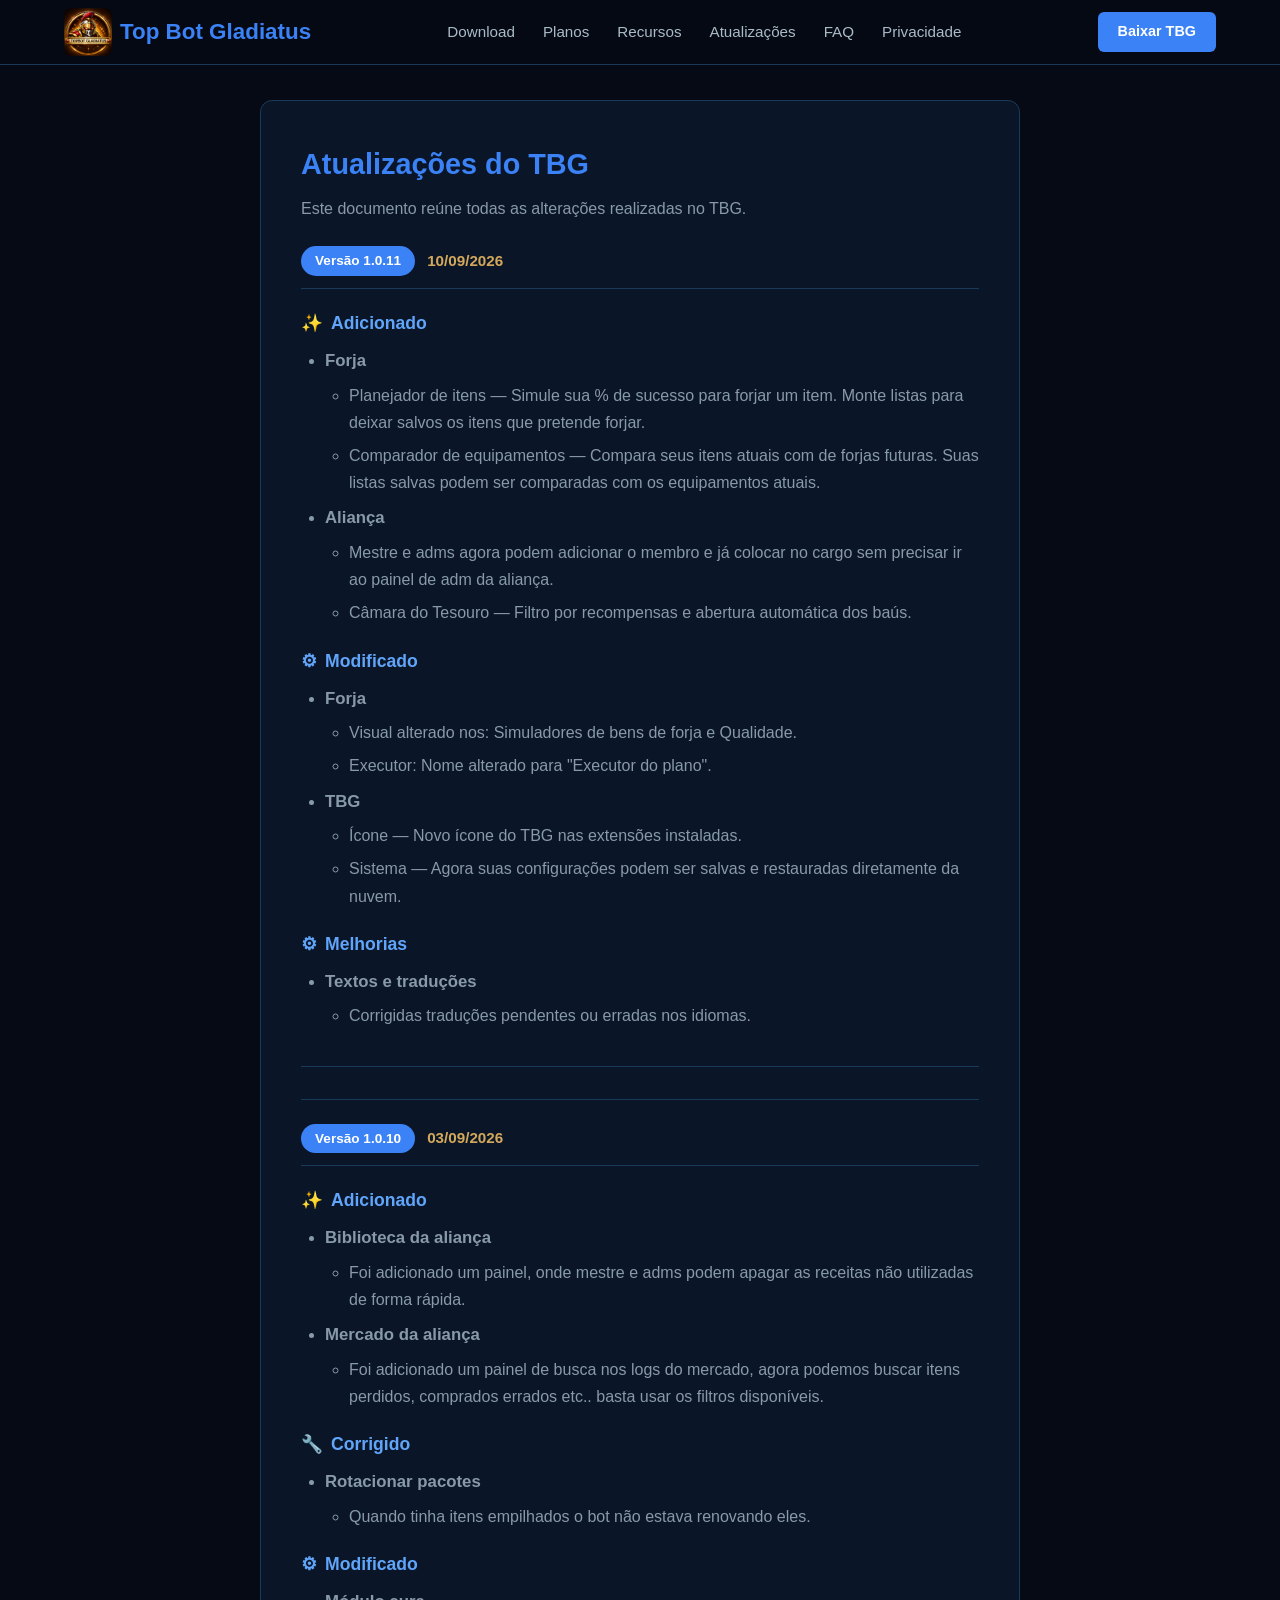
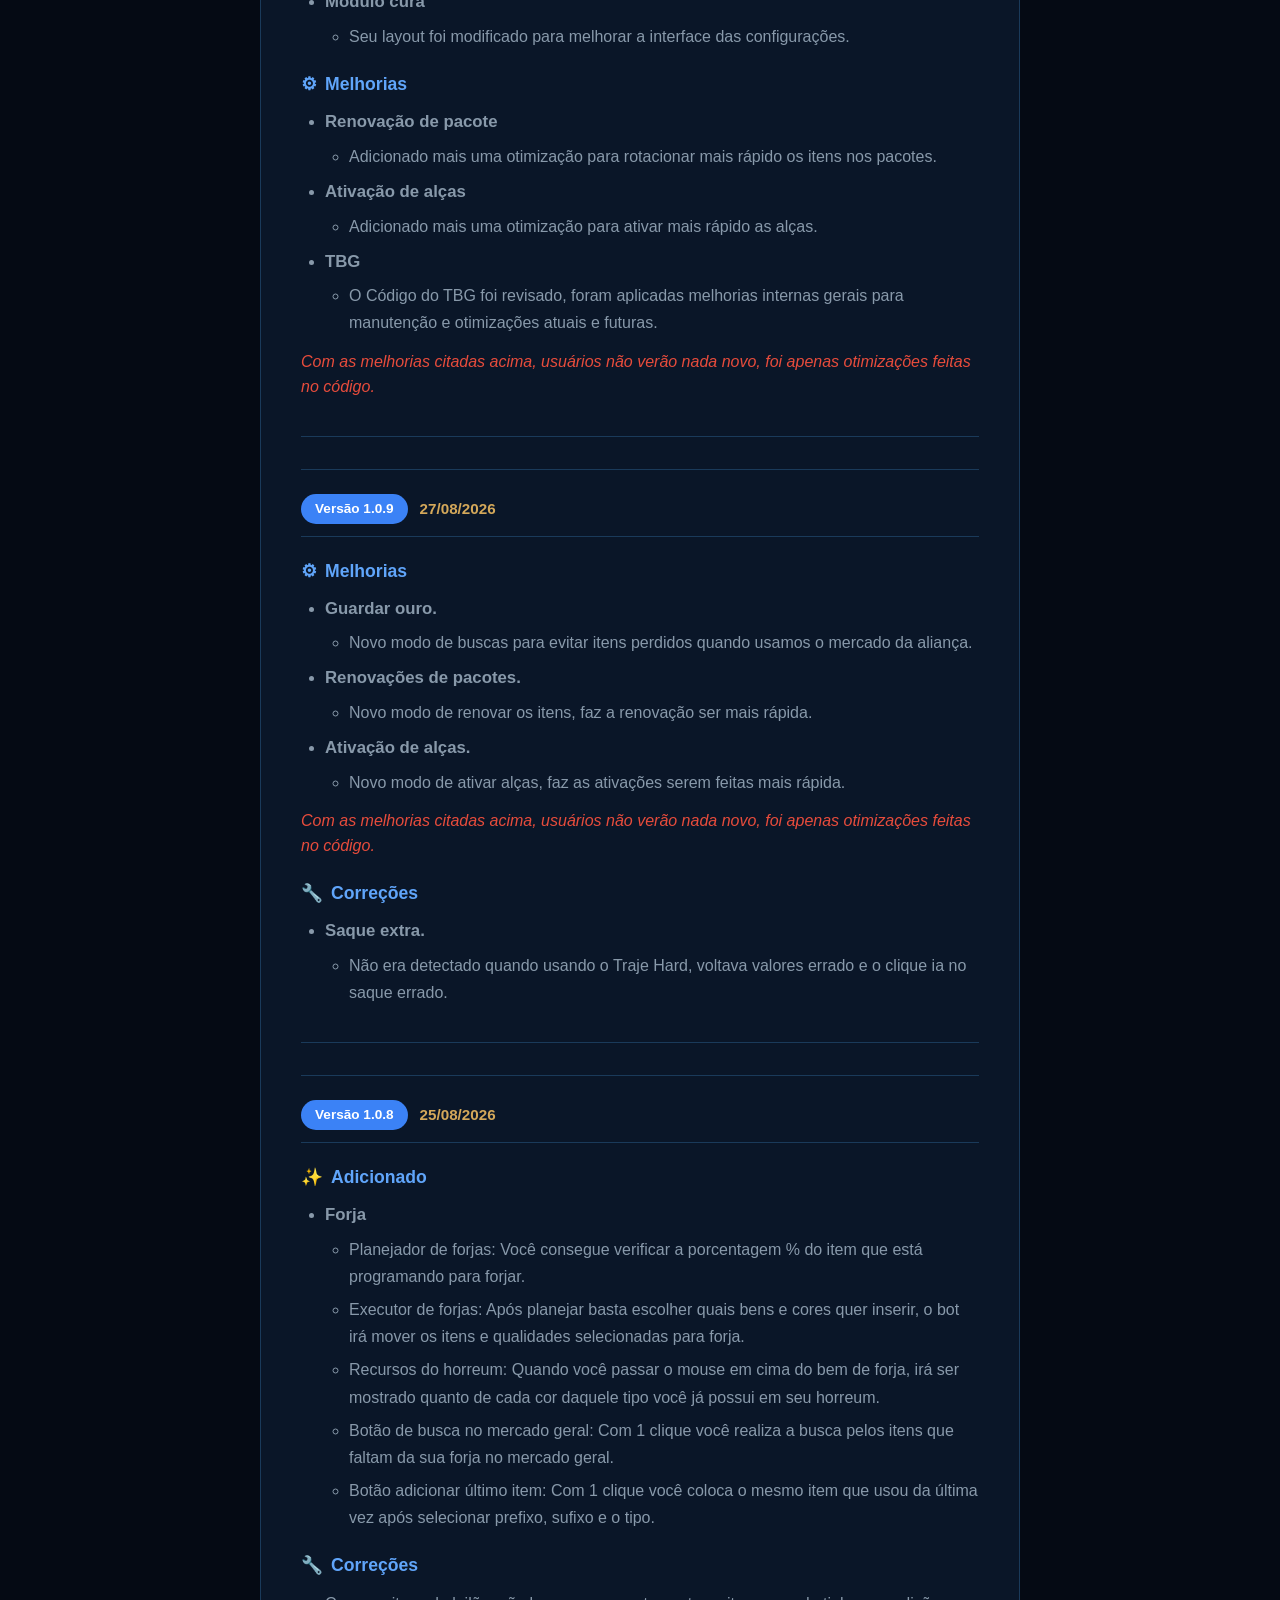
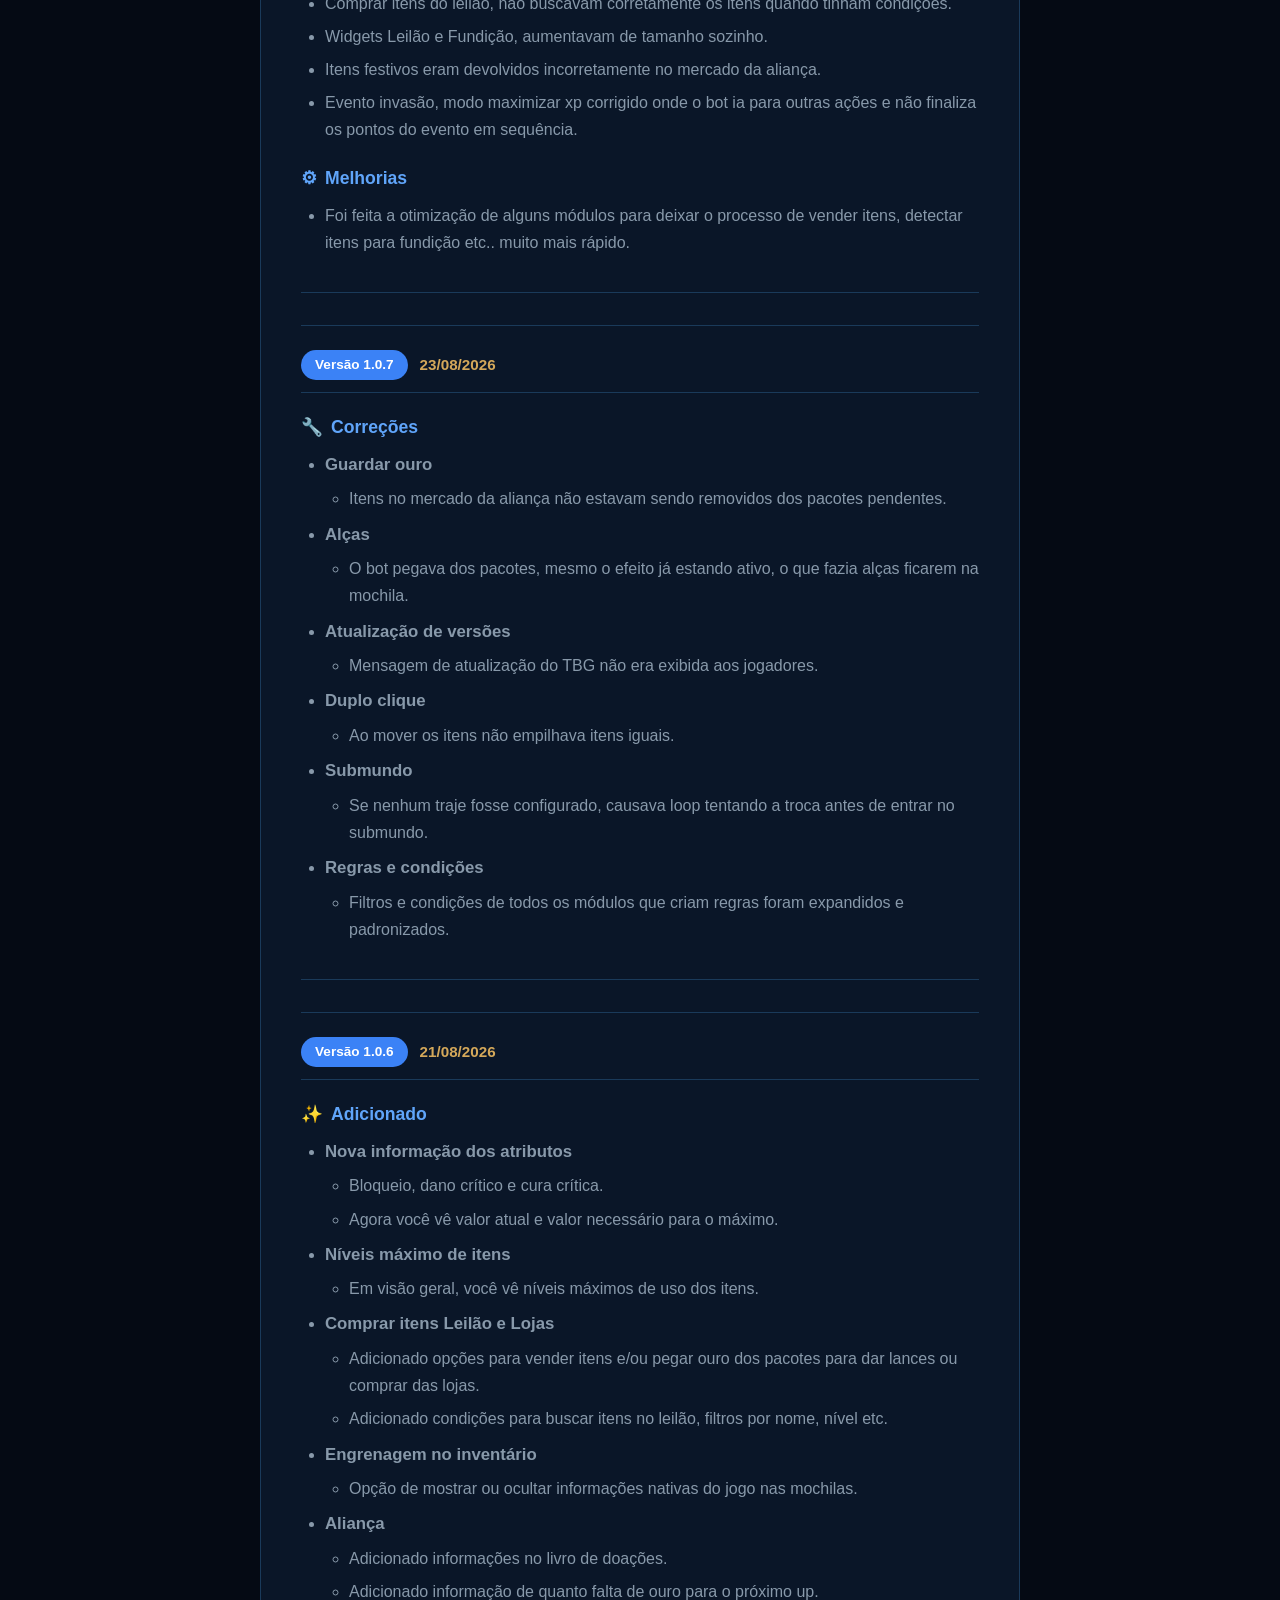
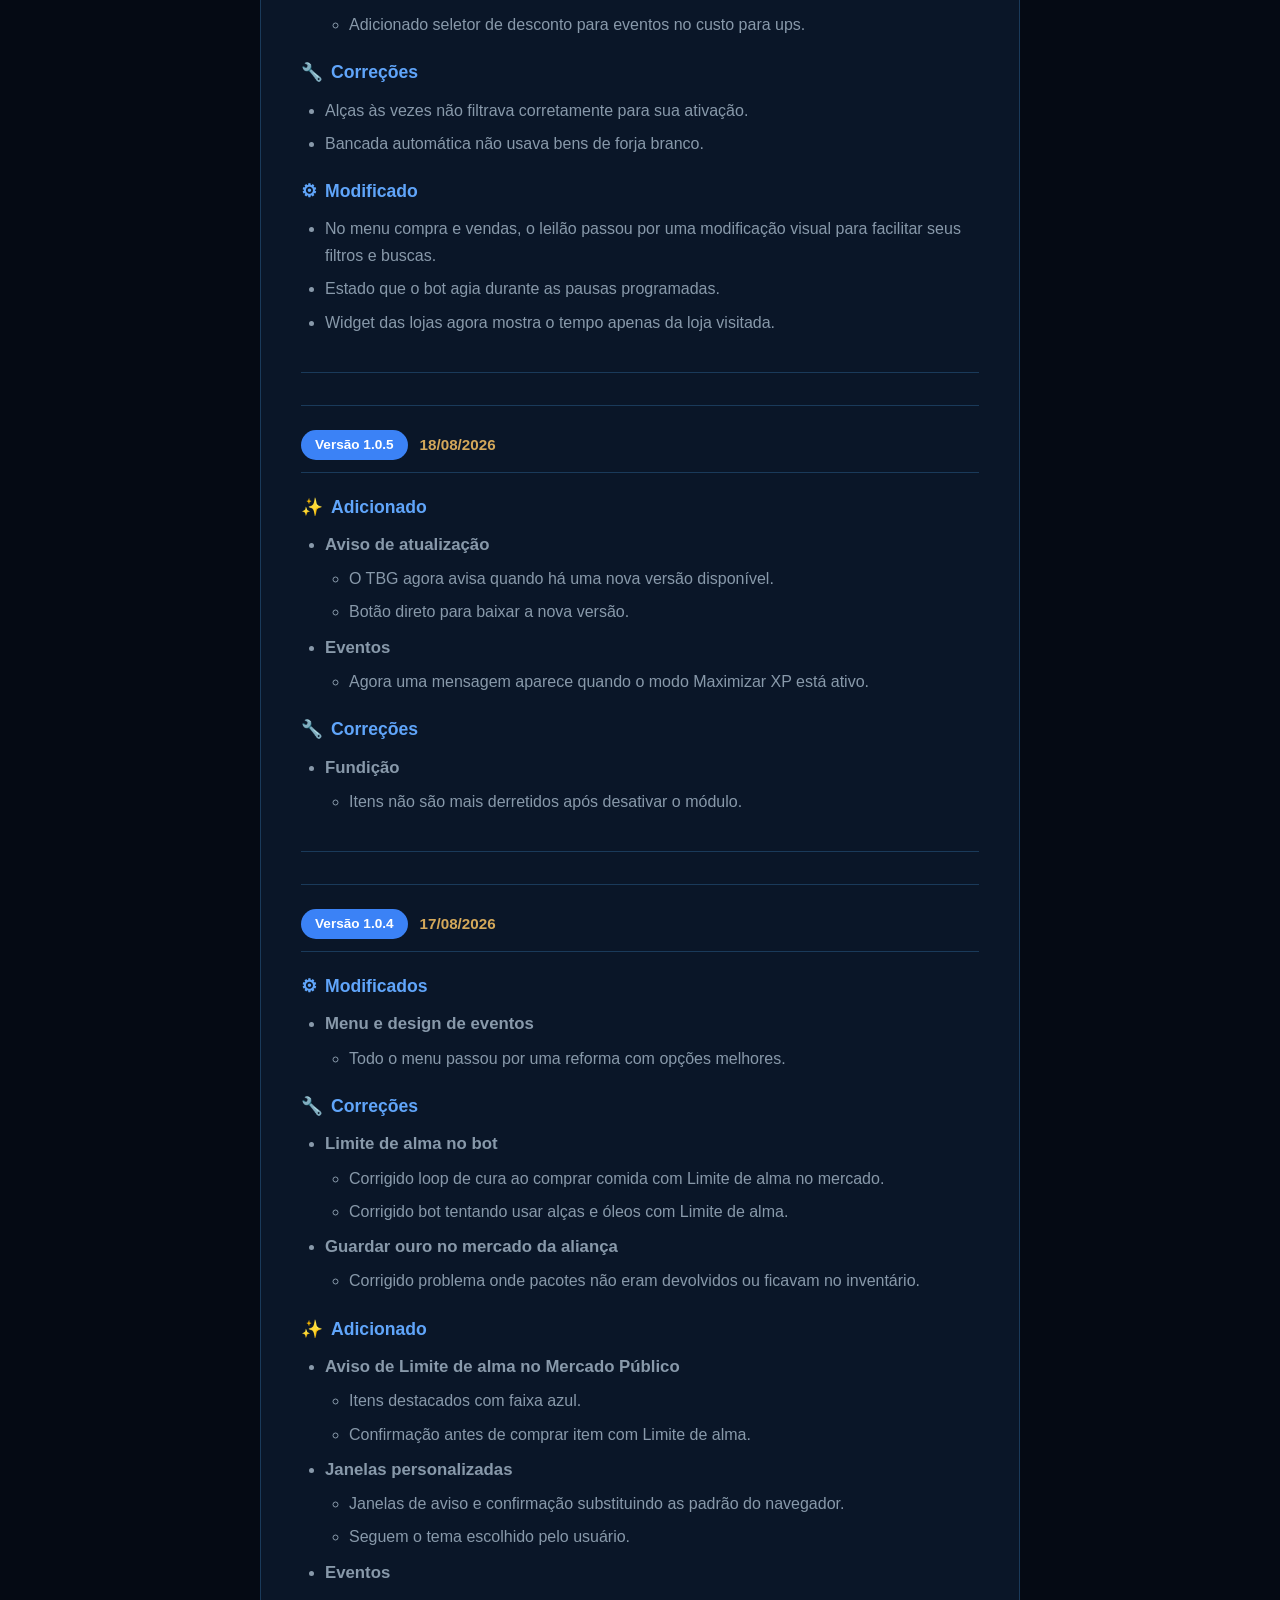
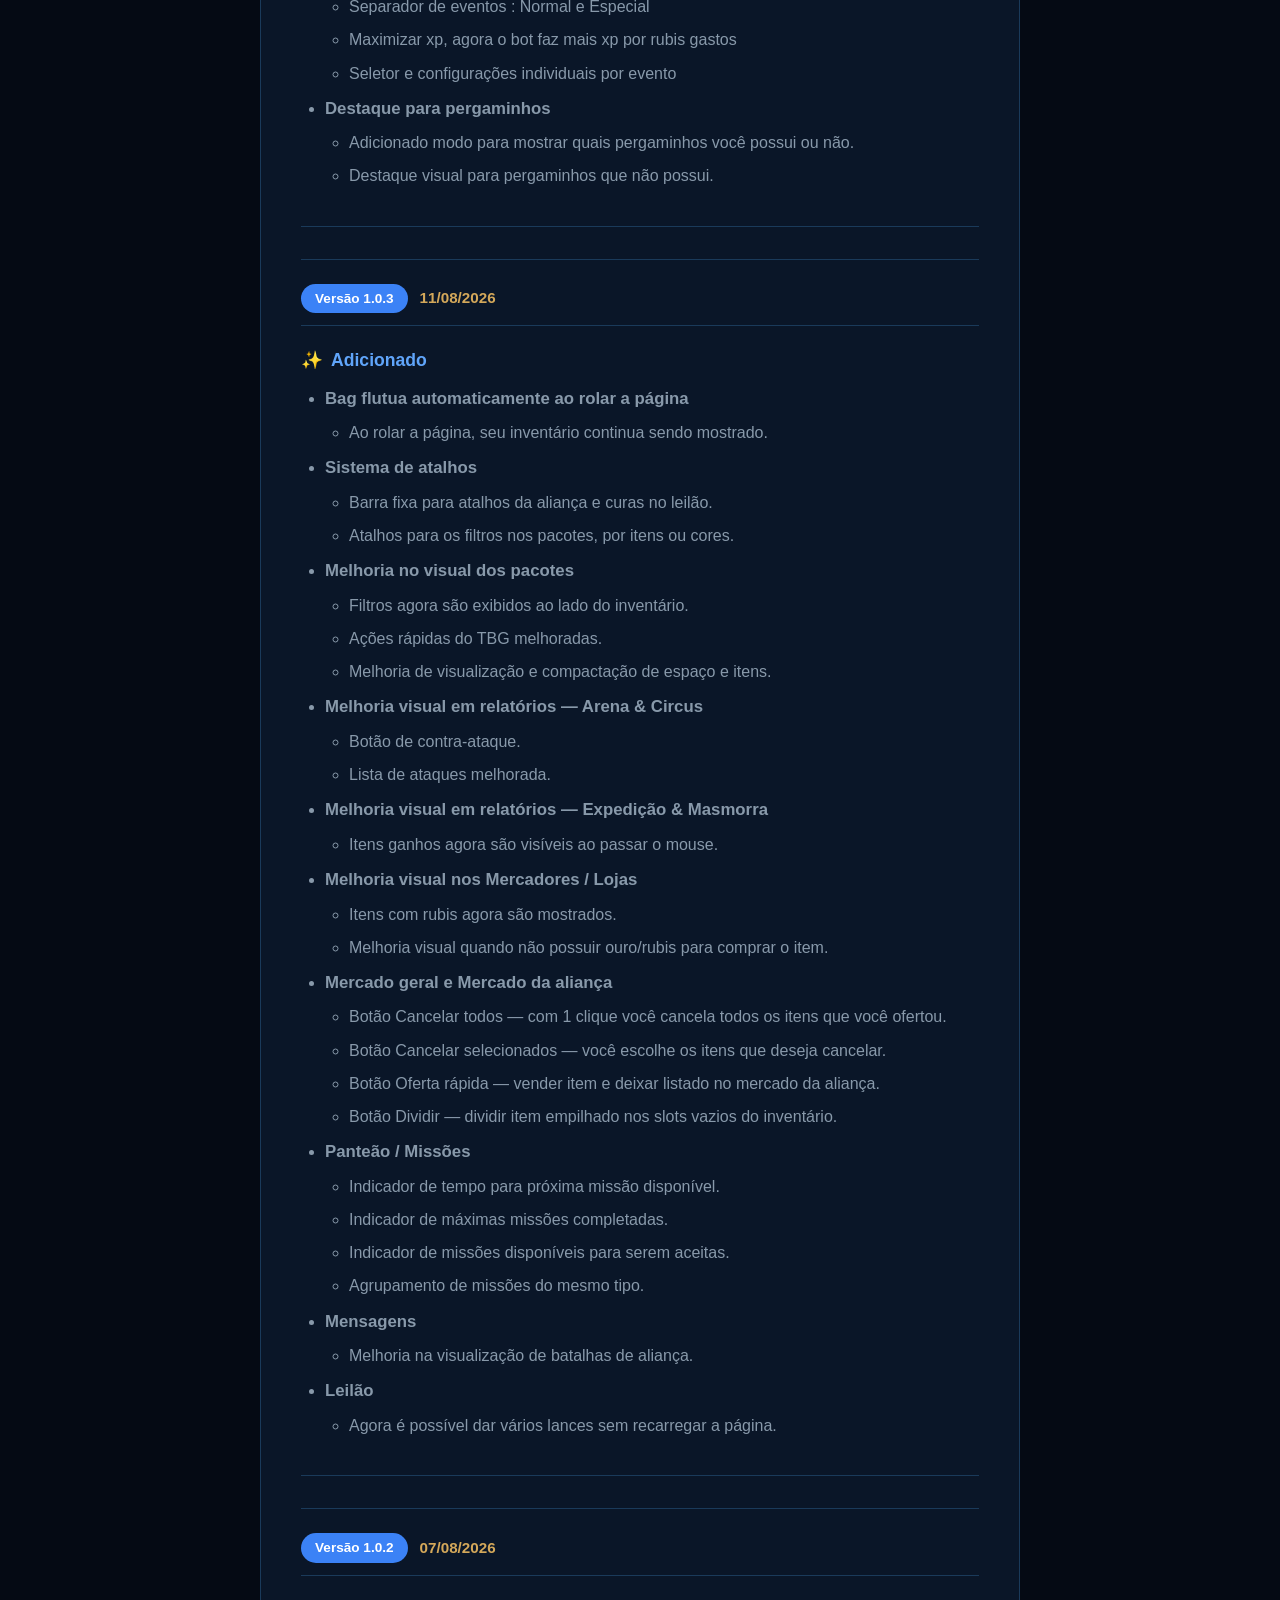
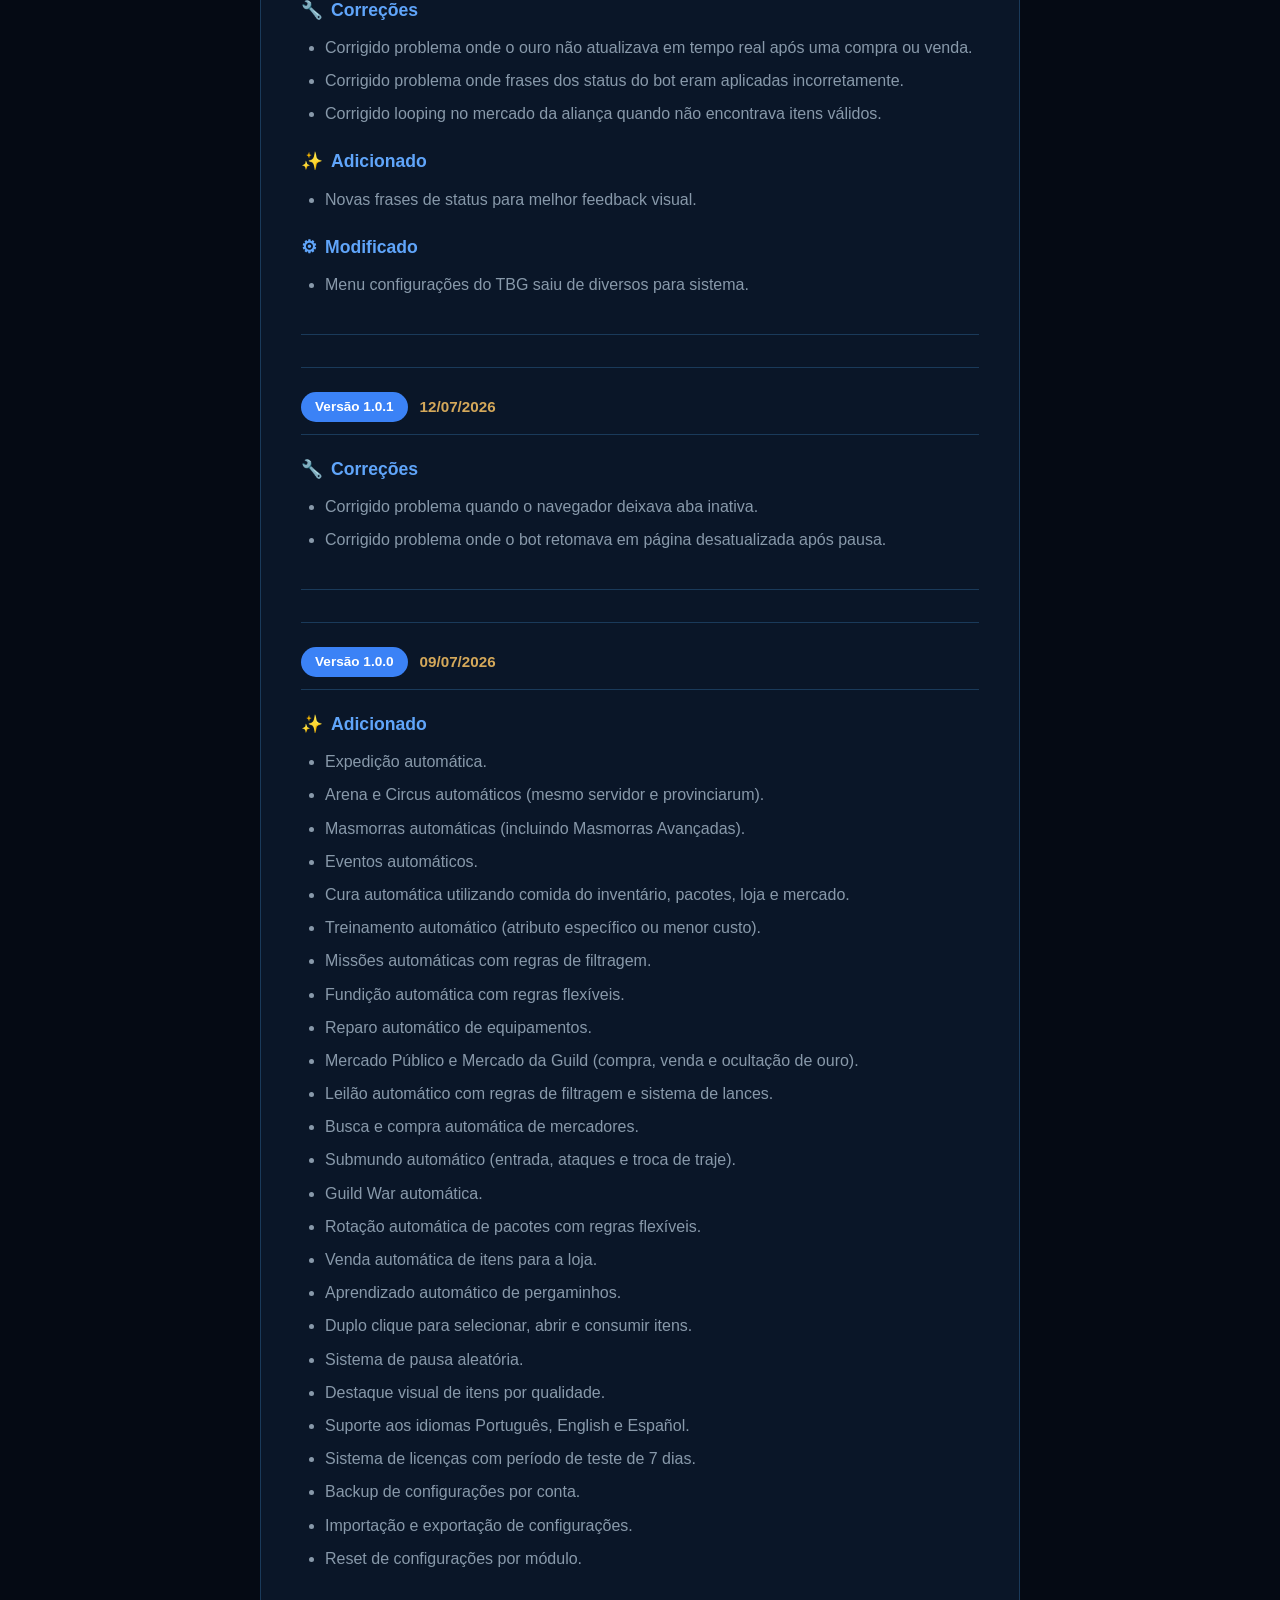
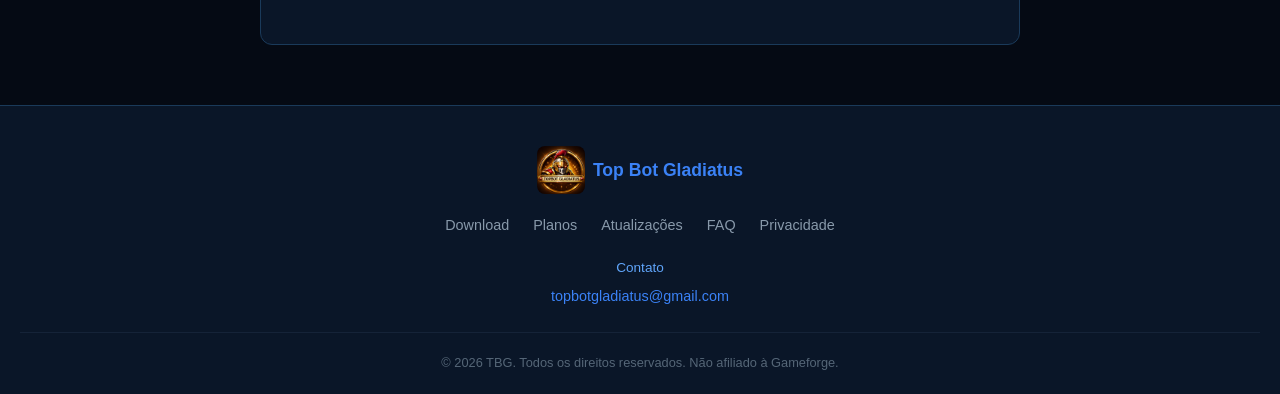
==== atualizacoes.html @ 2504bbe0 "release: v1.0.11 - atualiza download + changelog + zip Realizado em 10/09/2026  - download.html: lin" ====
<!DOCTYPE html>
<html lang= pt-BR>
<head>
<meta charset=UTF-8>
<meta name=viewport content=width=device-width initial-scale=1.0>
<title>TBG — Atualizações | Top Bot Gladiatus</title>
<link rel=stylesheet href=css/style.css>
<style>
.changelog-page { padding: 100px 20px 60px; max-width: 800px; margin: 0 auto; }
.changelog-content { background: #0a1628; border: 1px solid #1a3a5a; border-radius: 12px; padding: 40px; }
.changelog-content h1 { color: #3b82f6; font-size: 1.8em; margin-bottom: 8px; }
.changelog-content .intro { color: #8899aa; line-height: 1.7; margin-bottom: 24px; }
.changelog-version { margin-bottom: 32px; padding: 24px 0; border-top: 1px solid #1a3a5a; border-bottom: 1px solid #1a3a5a; }
.changelog-version:first-of-type { border-top: none; padding-top: 0; }
.changelog-version:last-of-type { border-bottom: none; padding-bottom: 0; }
.changelog-version-header { display: flex; align-items: center; gap: 12px; margin-bottom: 16px; padding-bottom: 12px; border-bottom: 1px solid #1a3a5a; }
.changelog-version-header .ver-tag { background: #3b82f6; color: #fff; padding: 4px 14px; border-radius: 20px; font-size: 0.85em; font-weight: bold; }
.changelog-version-header .ver-date { color: #d4a85a; font-size: 0.95em; font-weight: bold; }
.changelog-content h2 { color: #60a5fa; font-size: 1.1em; margin-top: 20px; margin-bottom: 10px; }
.changelog-content h2 .cat-emoji { margin-right: 8px; }
.changelog-content ul { color: #8899aa; line-height: 1.7; margin-bottom: 12px; padding-left: 24px; }
.changelog-content ul li { margin-bottom: 6px; }
.changelog-content ul ul { color: #8899aa; margin-top: 6px; margin-bottom: 8px; }
.changelog-content strong { color: #8899aa; font-size: 1.05em; }
</style>
</head>
<body>

<nav class="nav">
    <div class="nav-container">
        <a href=/ class="nav-logo"><img src=assets/botao_128.png alt=TBG class="logo-img"><span class="logo-text">Top Bot Gladiatus</span></a>
        <div class="nav-links">
            <a href=/download.html>Download</a>
            <a href=/planos.html>Planos</a>
            <a href=/#features>Recursos</a>
            <a href=/atualizacoes.html>Atualizações</a>
            <a href=/faq.html>FAQ</a>
            <a href=/privacy.html>Privacidade</a>
        </div>
        <a href=/download.html class="nav-cta">Baixar TBG</a>
    </div>
</nav>

<section class="changelog-page">
    <div class="changelog-content">
        <h1>Atualizações do TBG</h1>
        <p class="intro">Este documento reúne todas as alterações realizadas no TBG.</p>

        <div class="changelog-version">
            <div class="changelog-version-header">
                <span class="ver-tag">Versão 1.0.11</span>
                <span class="ver-date">10/09/2026</span>
            </div>

            <h2><span class="cat-emoji">✨</span>Adicionado</h2>
            <ul>
                <li><strong>Forja</strong>
                    <ul>
                        <li>Planejador de itens — Simule sua % de sucesso para forjar um item. Monte listas para deixar salvos os itens que pretende forjar.</li>
                        <li>Comparador de equipamentos — Compara seus itens atuais com de forjas futuras. Suas listas salvas podem ser comparadas com os equipamentos atuais.</li>
                    </ul>
                </li>
                <li><strong>Aliança</strong>
                    <ul>
                        <li>Mestre e adms agora podem adicionar o membro e já colocar no cargo sem precisar ir ao painel de adm da aliança.</li>
                        <li>Câmara do Tesouro — Filtro por recompensas e abertura automática dos baús.</li>
                    </ul>
                </li>
            </ul>

            <h2><span class="cat-emoji">&#9881;</span>Modificado</h2>
            <ul>
                <li><strong>Forja</strong>
                    <ul>
                        <li>Visual alterado nos: Simuladores de bens de forja e Qualidade.</li>
                        <li>Executor: Nome alterado para "Executor do plano".</li>
                    </ul>
                </li>
                <li><strong>TBG</strong>
                    <ul>
                        <li>Ícone — Novo ícone do TBG nas extensões instaladas.</li>
                        <li>Sistema — Agora suas configurações podem ser salvas e restauradas diretamente da nuvem.</li>
                    </ul>
                </li>
            </ul>

            <h2><span class="cat-emoji">&#9881;</span>Melhorias</h2>
            <ul>
                <li><strong>Textos e traduções</strong>
                    <ul>
                        <li>Corrigidas traduções pendentes ou erradas nos idiomas.</li>
                    </ul>
                </li>
            </ul>
        </div>

        <div class="changelog-version">
            <div class="changelog-version-header">
                <span class="ver-tag">Versão 1.0.10</span>
                <span class="ver-date">03/09/2026</span>
            </div>

            <h2><span class="cat-emoji">✨</span>Adicionado</h2>
            <ul>
                <li><strong>Biblioteca da aliança</strong>
                    <ul>
                        <li>Foi adicionado um painel, onde mestre e adms podem apagar as receitas não utilizadas de forma rápida.</li>
                    </ul>
                </li>
                <li><strong>Mercado da aliança</strong>
                    <ul>
                        <li>Foi adicionado um painel de busca nos logs do mercado, agora podemos buscar itens perdidos, comprados errados etc.. basta usar os filtros disponíveis.</li>
                    </ul>
                </li>
            </ul>

            <h2><span class="cat-emoji">&#128295;</span>Corrigido</h2>
            <ul>
                <li><strong>Rotacionar pacotes</strong>
                    <ul>
                        <li>Quando tinha itens empilhados o bot não estava renovando eles.</li>
                    </ul>
                </li>
            </ul>

            <h2><span class="cat-emoji">&#9881;</span>Modificado</h2>
            <ul>
                <li><strong>Módulo cura</strong>
                    <ul>
                        <li>Seu layout foi modificado para melhorar a interface das configurações.</li>
                    </ul>
                </li>
            </ul>

            <h2><span class="cat-emoji">&#9881;</span>Melhorias</h2>
            <ul>
                <li><strong>Renovação de pacote</strong>
                    <ul>
                        <li>Adicionado mais uma otimização para rotacionar mais rápido os itens nos pacotes.</li>
                    </ul>
                </li>
                <li><strong>Ativação de alças</strong>
                    <ul>
                        <li>Adicionado mais uma otimização para ativar mais rápido as alças.</li>
                    </ul>
                </li>
                <li><strong>TBG</strong>
                    <ul>
                        <li>O Código do TBG foi revisado, foram aplicadas melhorias internas gerais para manutenção e otimizações atuais e futuras.</li>
                    </ul>
                </li>
            </ul>

            <p style="color: #e74c3c; font-style: italic; margin: 12px 0;">Com as melhorias citadas acima, usuários não verão nada novo, foi apenas otimizações feitas no código.</p>
        </div>

        <div class="changelog-version">
            <div class="changelog-version-header">
                <span class="ver-tag">Versão 1.0.9</span>
                <span class="ver-date">27/08/2026</span>
            </div>

            <h2><span class="cat-emoji">&#9881;</span>Melhorias</h2>
            <ul>
                <li><strong>Guardar ouro.</strong>
                    <ul>
                        <li>Novo modo de buscas para evitar itens perdidos quando usamos o mercado da aliança.</li>
                    </ul>
                </li>
                <li><strong>Renovações de pacotes.</strong>
                    <ul>
                        <li>Novo modo de renovar os itens, faz a renovação ser mais rápida.</li>
                    </ul>
                </li>
                <li><strong>Ativação de alças.</strong>
                    <ul>
                        <li>Novo modo de ativar alças, faz as ativações serem feitas mais rápida.</li>
                    </ul>
                </li>
            </ul>

            <p style="color: #e74c3c; font-style: italic; margin: 12px 0;">Com as melhorias citadas acima, usuários não verão nada novo, foi apenas otimizações feitas no código.</p>

            <h2><span class="cat-emoji">&#128295;</span>Correções</h2>
            <ul>
                <li><strong>Saque extra.</strong>
                    <ul>
                        <li>Não era detectado quando usando o Traje Hard, voltava valores errado e o clique ia no saque errado.</li>
                    </ul>
                </li>
            </ul>
        </div>

        <div class="changelog-version">
            <div class="changelog-version-header">
                <span class="ver-tag">Versão 1.0.8</span>
                <span class="ver-date">25/08/2026</span>
            </div>

            <h2><span class="cat-emoji">✨</span>Adicionado</h2>
            <ul>
                <li><strong>Forja</strong>
                    <ul>
                        <li>Planejador de forjas: Você consegue verificar a porcentagem % do item que está programando para forjar.</li>
                        <li>Executor de forjas: Após planejar basta escolher quais bens e cores quer inserir, o bot irá mover os itens e qualidades selecionadas para forja.</li>
                        <li>Recursos do horreum: Quando você passar o mouse em cima do bem de forja, irá ser mostrado quanto de cada cor daquele tipo você já possui em seu horreum.</li>
                        <li>Botão de busca no mercado geral: Com 1 clique você realiza a busca pelos itens que faltam da sua forja no mercado geral.</li>
                        <li>Botão adicionar último item: Com 1 clique você coloca o mesmo item que usou da última vez após selecionar prefixo, sufixo e o tipo.</li>
                    </ul>
                </li>
            </ul>

            <h2><span class="cat-emoji">&#128295;</span>Correções</h2>
            <ul>
                <li>Comprar itens do leilão, não buscavam corretamente os itens quando tinham condições.</li>
                <li>Widgets Leilão e Fundição, aumentavam de tamanho sozinho.</li>
                <li>Itens festivos eram devolvidos incorretamente no mercado da aliança.</li>
                <li>Evento invasão, modo maximizar xp corrigido onde o bot ia para outras ações e não finaliza os pontos do evento em sequência.</li>
            </ul>

            <h2><span class="cat-emoji">&#9881;</span>Melhorias</h2>
            <ul>
                <li>Foi feita a otimização de alguns módulos para deixar o processo de vender itens, detectar itens para fundição etc.. muito mais rápido.</li>
            </ul>
        </div>

        <div class="changelog-version">
            <div class="changelog-version-header">
                <span class="ver-tag">Versão 1.0.7</span>
                <span class="ver-date">23/08/2026</span>
            </div>

            <h2><span class="cat-emoji">&#128295;</span>Correções</h2>
            <ul>
                <li><strong>Guardar ouro</strong>
                    <ul>
                        <li>Itens no mercado da aliança não estavam sendo removidos dos pacotes pendentes.</li>
                    </ul>
                </li>
                <li><strong>Alças</strong>
                    <ul>
                        <li>O bot pegava dos pacotes, mesmo o efeito já estando ativo, o que fazia alças ficarem na mochila.</li>
                    </ul>
                </li>
                <li><strong>Atualização de versões</strong>
                    <ul>
                        <li>Mensagem de atualização do TBG não era exibida aos jogadores.</li>
                    </ul>
                </li>
                <li><strong>Duplo clique</strong>
                    <ul>
                        <li>Ao mover os itens não empilhava itens iguais.</li>
                    </ul>
                </li>
                <li><strong>Submundo</strong>
                    <ul>
                        <li>Se nenhum traje fosse configurado, causava loop tentando a troca antes de entrar no submundo.</li>
                    </ul>
                </li>
                <li><strong>Regras e condições</strong>
                    <ul>
                        <li>Filtros e condições de todos os módulos que criam regras foram expandidos e padronizados.</li>
                    </ul>
                </li>
            </ul>
        </div>

        <div class="changelog-version">
            <div class="changelog-version-header">
                <span class="ver-tag">Versão 1.0.6</span>
                <span class="ver-date">21/08/2026</span>
            </div>

            <h2><span class="cat-emoji">✨</span>Adicionado</h2>
            <ul>
                <li><strong>Nova informação dos atributos</strong>
                    <ul>
                        <li>Bloqueio, dano crítico e cura crítica.</li>
                        <li>Agora você vê valor atual e valor necessário para o máximo.</li>
                    </ul>
                </li>
                <li><strong>Níveis máximo de itens</strong>
                    <ul>
                        <li>Em visão geral, você vê níveis máximos de uso dos itens.</li>
                    </ul>
                </li>
                <li><strong>Comprar itens Leilão e Lojas</strong>
                    <ul>
                        <li>Adicionado opções para vender itens e/ou pegar ouro dos pacotes para dar lances ou comprar das lojas.</li>
                        <li>Adicionado condições para buscar itens no leilão, filtros por nome, nível etc.</li>
                    </ul>
                </li>
                <li><strong>Engrenagem no inventário</strong>
                    <ul>
                        <li>Opção de mostrar ou ocultar informações nativas do jogo nas mochilas.</li>
                    </ul>
                </li>
                <li><strong>Aliança</strong>
                    <ul>
                        <li>Adicionado informações no livro de doações.</li>
                        <li>Adicionado informação de quanto falta de ouro para o próximo up.</li>
                        <li>Adicionado seletor de desconto para eventos no custo para ups.</li>
                    </ul>
                </li>
            </ul>

            <h2><span class="cat-emoji">&#128295;</span>Correções</h2>
            <ul>
                <li>Alças às vezes não filtrava corretamente para sua ativação.</li>
                <li>Bancada automática não usava bens de forja branco.</li>
            </ul>

            <h2><span class="cat-emoji">&#9881;</span>Modificado</h2>
            <ul>
                <li>No menu compra e vendas, o leilão passou por uma modificação visual para facilitar seus filtros e buscas.</li>
                <li>Estado que o bot agia durante as pausas programadas.</li>
                <li>Widget das lojas agora mostra o tempo apenas da loja visitada.</li>
            </ul>
        </div>

        <div class="changelog-version">
            <div class="changelog-version-header">
                <span class="ver-tag">Versão 1.0.5</span>
                <span class="ver-date">18/08/2026</span>
            </div>

            <h2><span class="cat-emoji">✨</span>Adicionado</h2>
            <ul>
                <li><strong>Aviso de atualização</strong>
                    <ul>
                        <li>O TBG agora avisa quando há uma nova versão disponível.</li>
                        <li>Botão direto para baixar a nova versão.</li>
                    </ul>
                </li>
                <li><strong>Eventos</strong>
                    <ul>
                        <li>Agora uma mensagem aparece quando o modo Maximizar XP está ativo.</li>
                    </ul>
                </li>
            </ul>

            <h2><span class="cat-emoji">&#128295;</span>Correções</h2>
            <ul>
                <li><strong>Fundição</strong>
                    <ul>
                        <li>Itens não são mais derretidos após desativar o módulo.</li>
                    </ul>
                </li>
            </ul>
        </div>

        <div class="changelog-version">
            <div class="changelog-version-header">
                <span class="ver-tag">Versão 1.0.4</span>
                <span class="ver-date">17/08/2026</span>
            </div>

            <h2><span class="cat-emoji">&#9881;</span>Modificados</h2>
            <ul>
                <li><strong>Menu e design de eventos</strong>
                    <ul>
                        <li>Todo o menu passou por uma reforma com opções melhores.</li>
                    </ul>
                </li>
            </ul>

            <h2><span class="cat-emoji">&#128295;</span>Correções</h2>
            <ul>
                <li><strong>Limite de alma no bot</strong>
                    <ul>
                        <li>Corrigido loop de cura ao comprar comida com Limite de alma no mercado.</li>
                        <li>Corrigido bot tentando usar alças e óleos com Limite de alma.</li>
                    </ul>
                </li>
                <li><strong>Guardar ouro no mercado da aliança</strong>
                    <ul>
                        <li>Corrigido problema onde pacotes não eram devolvidos ou ficavam no inventário.</li>
                    </ul>
                </li>
            </ul>

            <h2><span class="cat-emoji">✨</span>Adicionado</h2>
            <ul>
                <li><strong>Aviso de Limite de alma no Mercado Público</strong>
                    <ul>
                        <li>Itens destacados com faixa azul.</li>
                        <li>Confirmação antes de comprar item com Limite de alma.</li>
                    </ul>
                </li>
                <li><strong>Janelas personalizadas</strong>
                    <ul>
                        <li>Janelas de aviso e confirmação substituindo as padrão do navegador.</li>
                        <li>Seguem o tema escolhido pelo usuário.</li>
                    </ul>
                </li>
                <li><strong>Eventos</strong>
                    <ul>
                        <li>Separador de eventos : Normal e Especial</li>
                        <li>Maximizar xp, agora o bot faz mais xp por rubis gastos</li>
                        <li>Seletor e configurações individuais por evento</li>
                    </ul>
                </li>
                <li><strong>Destaque para pergaminhos</strong>
                    <ul>
                        <li>Adicionado modo para mostrar quais pergaminhos você possui ou não.</li>
                        <li>Destaque visual para pergaminhos que não possui.</li>
                    </ul>
                </li>
            </ul>
        </div>

        <div class="changelog-version">
            <div class="changelog-version-header">
                <span class="ver-tag">Versão 1.0.3</span>
                <span class="ver-date">11/08/2026</span>
            </div>

            <h2><span class="cat-emoji">✨</span>Adicionado</h2>
            <ul>
                <li><strong>Bag flutua automaticamente ao rolar a página</strong>
                    <ul>
                        <li>Ao rolar a página, seu inventário continua sendo mostrado.</li>
                    </ul>
                </li>
                <li><strong>Sistema de atalhos</strong>
                    <ul>
                        <li>Barra fixa para atalhos da aliança e curas no leilão.</li>
                        <li>Atalhos para os filtros nos pacotes, por itens ou cores.</li>
                    </ul>
                </li>
                <li><strong>Melhoria no visual dos pacotes</strong>
                    <ul>
                        <li>Filtros agora são exibidos ao lado do inventário.</li>
                        <li>Ações rápidas do TBG melhoradas.</li>
                        <li>Melhoria de visualização e compactação de espaço e itens.</li>
                    </ul>
                </li>
                <li><strong>Melhoria visual em relatórios — Arena & Circus</strong>
                    <ul>
                        <li>Botão de contra-ataque.</li>
                        <li>Lista de ataques melhorada.</li>
                    </ul>
                </li>
                <li><strong>Melhoria visual em relatórios — Expedição & Masmorra</strong>
                    <ul>
                        <li>Itens ganhos agora são visíveis ao passar o mouse.</li>
                    </ul>
                </li>
                <li><strong>Melhoria visual nos Mercadores / Lojas</strong>
                    <ul>
                        <li>Itens com rubis agora são mostrados.</li>
                        <li>Melhoria visual quando não possuir ouro/rubis para comprar o item.</li>
                    </ul>
                </li>
                <li><strong>Mercado geral e Mercado da aliança</strong>
                    <ul>
                        <li>Botão Cancelar todos — com 1 clique você cancela todos os itens que você ofertou.</li>
                        <li>Botão Cancelar selecionados — você escolhe os itens que deseja cancelar.</li>
                        <li>Botão Oferta rápida — vender item e deixar listado no mercado da aliança.</li>
                        <li>Botão Dividir — dividir item empilhado nos slots vazios do inventário.</li>
                    </ul>
                </li>
                <li><strong>Panteão / Missões</strong>
                    <ul>
                        <li>Indicador de tempo para próxima missão disponível.</li>
                        <li>Indicador de máximas missões completadas.</li>
                        <li>Indicador de missões disponíveis para serem aceitas.</li>
                        <li>Agrupamento de missões do mesmo tipo.</li>
                    </ul>
                </li>
                <li><strong>Mensagens</strong>
                    <ul>
                        <li>Melhoria na visualização de batalhas de aliança.</li>
                    </ul>
                </li>
                <li><strong>Leilão</strong>
                    <ul>
                        <li>Agora é possível dar vários lances sem recarregar a página.</li>
                    </ul>
                </li>
            </ul>
        </div>

        <div class="changelog-version">
            <div class="changelog-version-header">
                <span class="ver-tag">Versão 1.0.2</span>
                <span class="ver-date">07/08/2026</span>
            </div>

            <h2><span class="cat-emoji">&#128295;</span>Correções</h2>
            <ul>
                <li>Corrigido problema onde o ouro não atualizava em tempo real após uma compra ou venda.</li>
                <li>Corrigido problema onde frases dos status do bot eram aplicadas incorretamente.</li>
                <li>Corrigido looping no mercado da aliança quando não encontrava itens válidos.</li>
            </ul>

            <h2><span class="cat-emoji">✨</span>Adicionado</h2>
            <ul>
                <li>Novas frases de status para melhor feedback visual.</li>
            </ul>

            <h2><span class="cat-emoji">&#9881;</span>Modificado</h2>
            <ul>
                <li>Menu configurações do TBG saiu de diversos para sistema.</li>
            </ul>
        </div>

        <div class="changelog-version">
            <div class="changelog-version-header">
                <span class="ver-tag">Versão 1.0.1</span>
                <span class="ver-date">12/07/2026</span>
            </div>

            <h2><span class="cat-emoji">&#128295;</span>Correções</h2>
            <ul>
                <li>Corrigido problema quando o navegador deixava aba inativa.</li>
                <li>Corrigido problema onde o bot retomava em página desatualizada após pausa.</li>
            </ul>
        </div>

        <div class="changelog-version">
            <div class="changelog-version-header">
                <span class="ver-tag">Versão 1.0.0</span>
                <span class="ver-date">09/07/2026</span>
            </div>

            <h2><span class="cat-emoji">✨</span>Adicionado</h2>
            <ul>
                <li>Expedição automática.</li>
                <li>Arena e Circus automáticos (mesmo servidor e provinciarum).</li>
                <li>Masmorras automáticas (incluindo Masmorras Avançadas).</li>
                <li>Eventos automáticos.</li>
                <li>Cura automática utilizando comida do inventário, pacotes, loja e mercado.</li>
                <li>Treinamento automático (atributo específico ou menor custo).</li>
                <li>Missões automáticas com regras de filtragem.</li>
                <li>Fundição automática com regras flexíveis.</li>
                <li>Reparo automático de equipamentos.</li>
                <li>Mercado Público e Mercado da Guild (compra, venda e ocultação de ouro).</li>
                <li>Leilão automático com regras de filtragem e sistema de lances.</li>
                <li>Busca e compra automática de mercadores.</li>
                <li>Submundo automático (entrada, ataques e troca de traje).</li>
                <li>Guild War automática.</li>
                <li>Rotação automática de pacotes com regras flexíveis.</li>
                <li>Venda automática de itens para a loja.</li>
                <li>Aprendizado automático de pergaminhos.</li>
                <li>Duplo clique para selecionar, abrir e consumir itens.</li>
                <li>Sistema de pausa aleatória.</li>
                <li>Destaque visual de itens por qualidade.</li>
                <li>Suporte aos idiomas Português, English e Español.</li>
                <li>Sistema de licenças com período de teste de 7 dias.</li>
                <li>Backup de configurações por conta.</li>
                <li>Importação e exportação de configurações.</li>
                <li>Reset de configurações por módulo.</li>
            </ul>
        </div>
    </div>
</section>

<footer class="footer">
    <div class="footer-container">
        <div class="footer-logo"><img src=assets/botao_128.png alt=TBG><span>Top Bot Gladiatus</span></div>
        <div class="footer-links">
            <a href=/download.html>Download</a>
            <a href=/planos.html>Planos</a>
            <a href=/atualizacoes.html>Atualizações</a>
            <a href=/faq.html>FAQ</a>
            <a href=/privacy.html>Privacidade</a>
        </div>
        <div class="footer-contact">
            <div class="footer-contact-label">Contato</div>
            <a href=mailto:topbotgladiatus@gmail.com>topbotgladiatus@gmail.com</a>
        </div>
    </div>
    <div class="footer-copy">&copy; 2026 TBG. Todos os direitos reservados. Não afiliado à Gameforge.</div>
</footer>

</body>
</html>
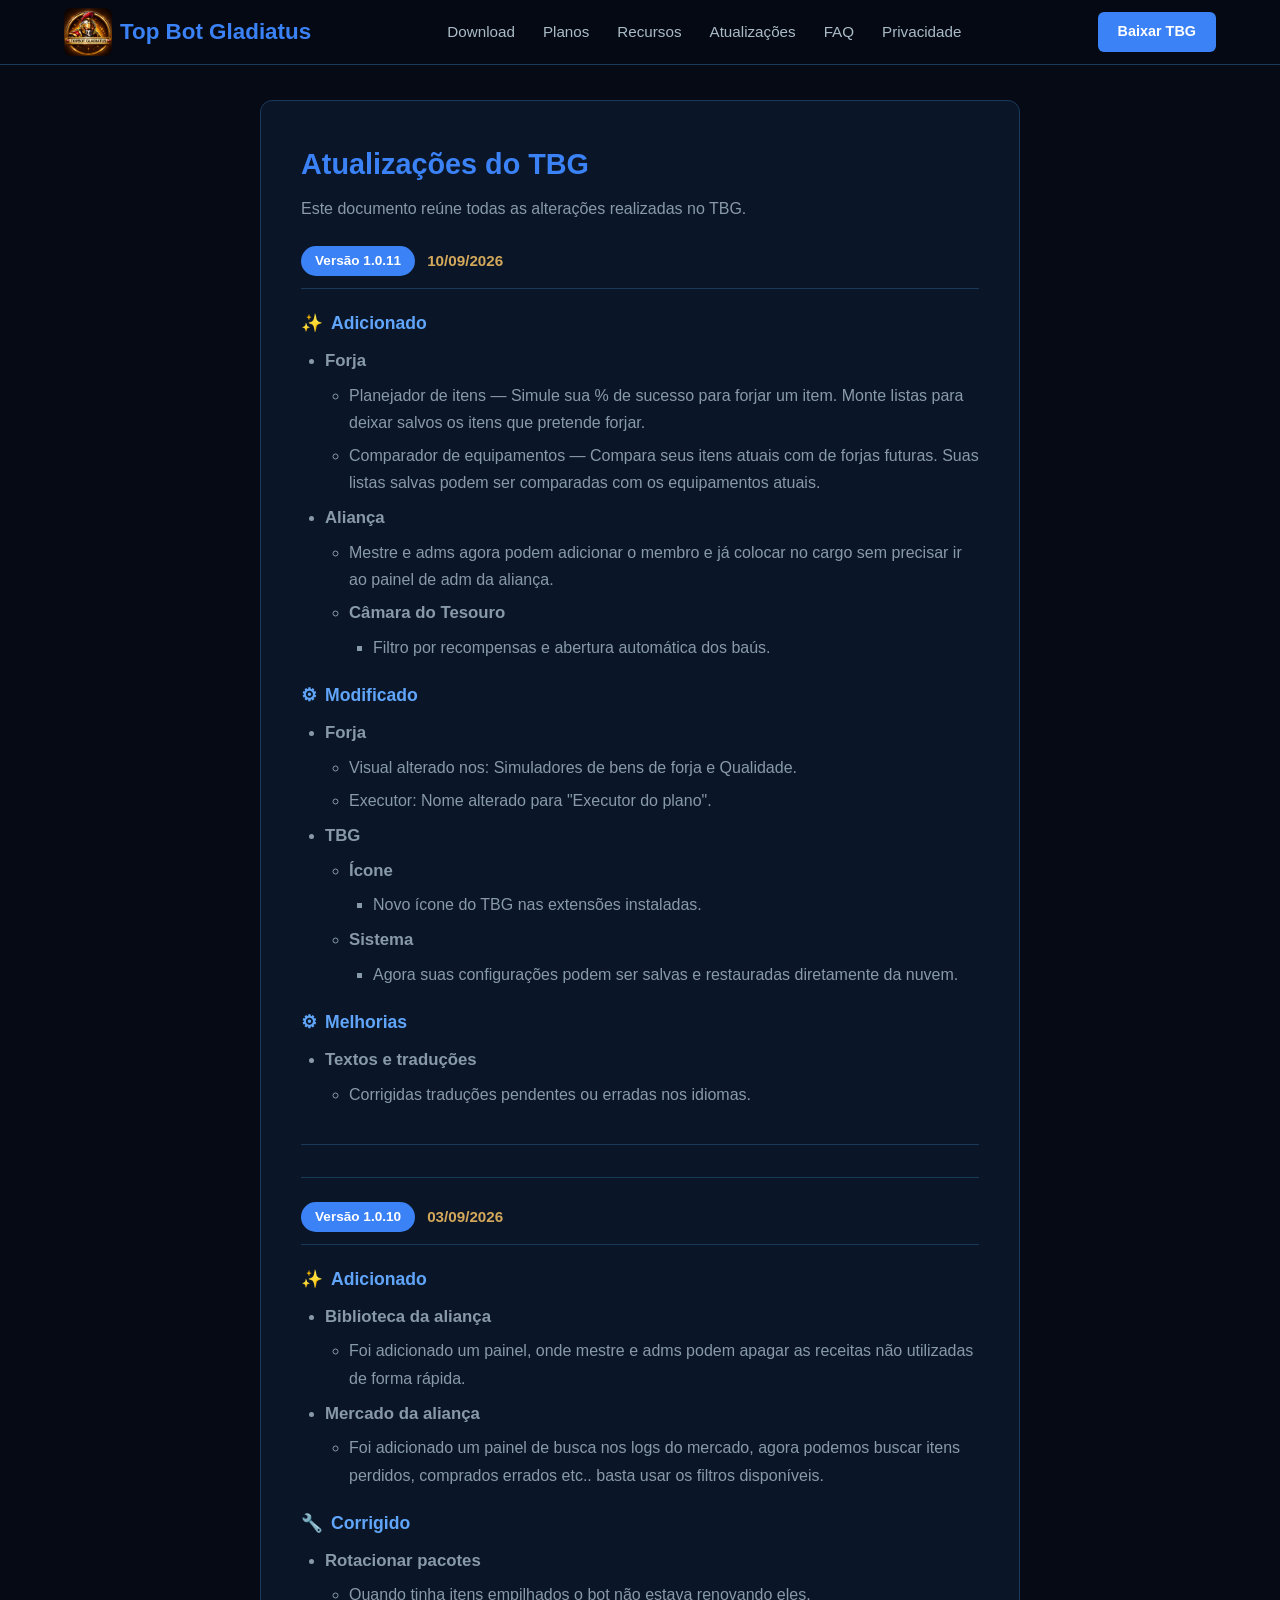
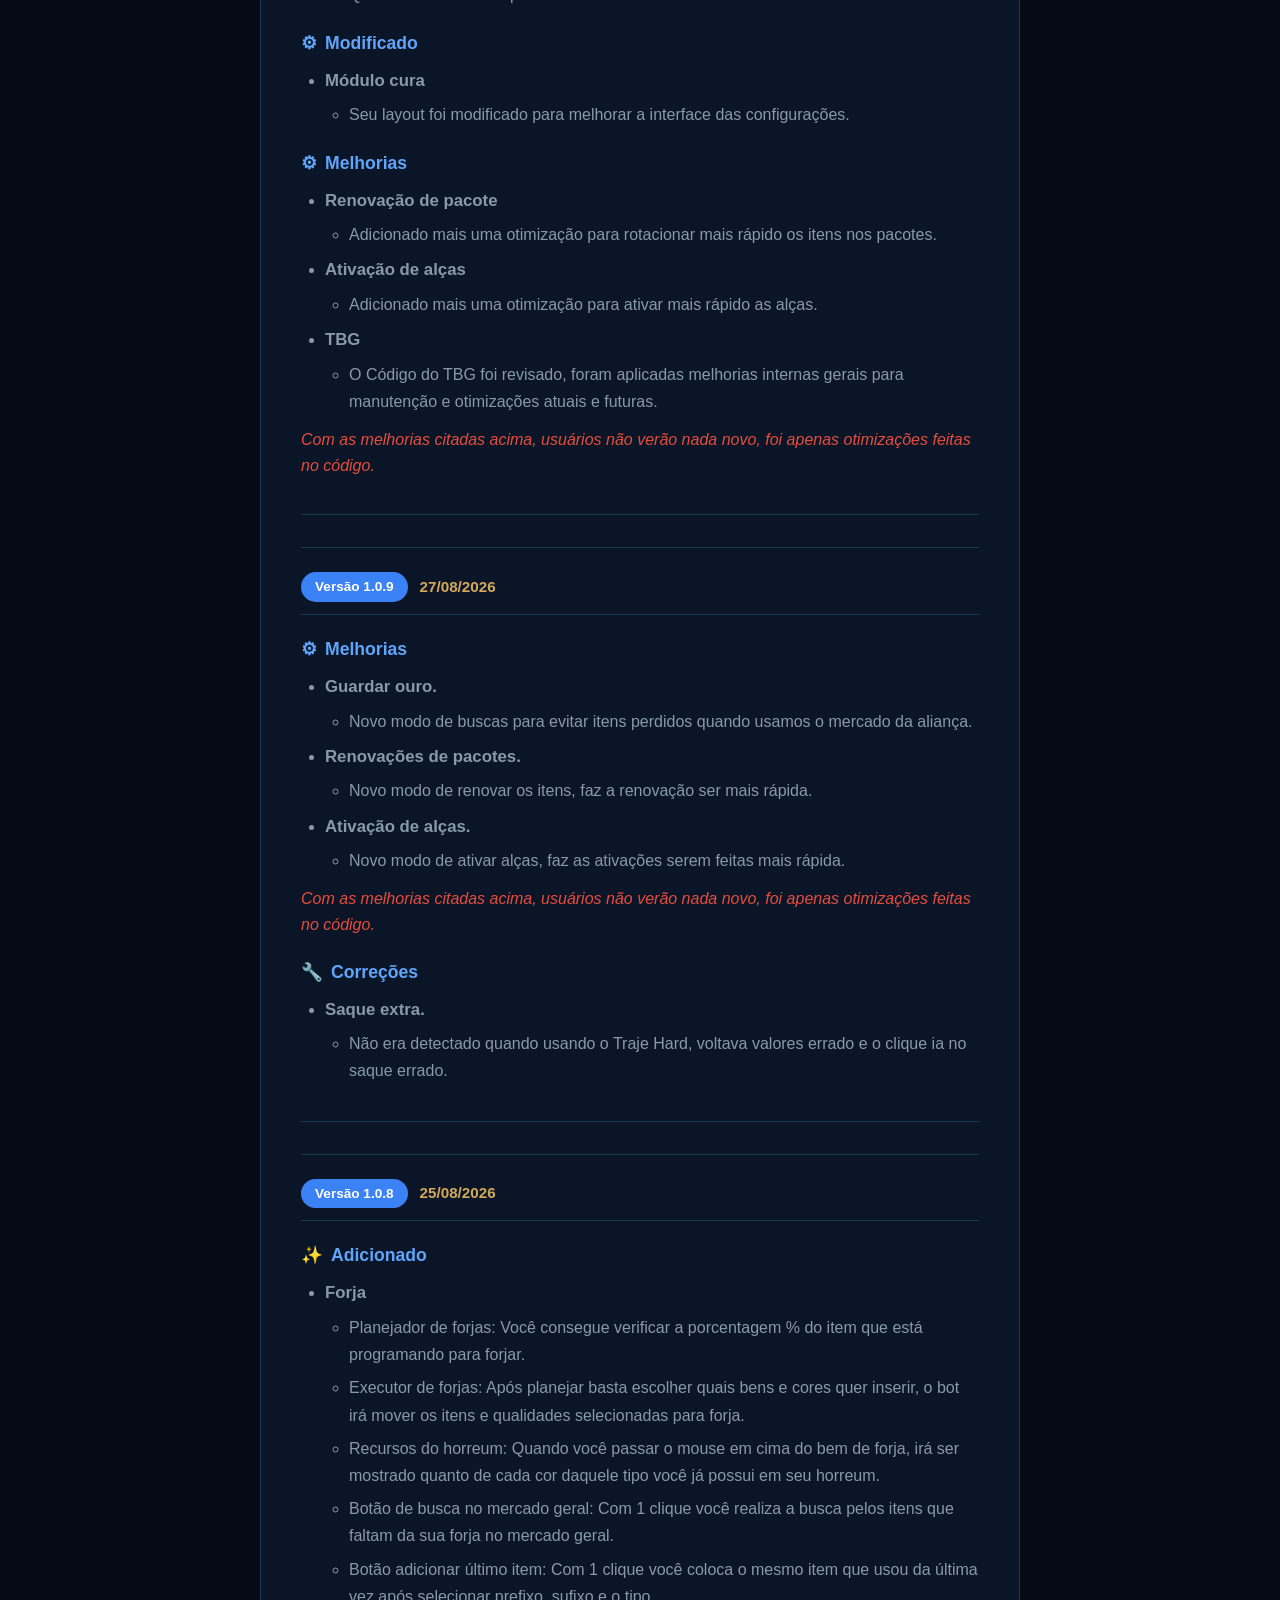
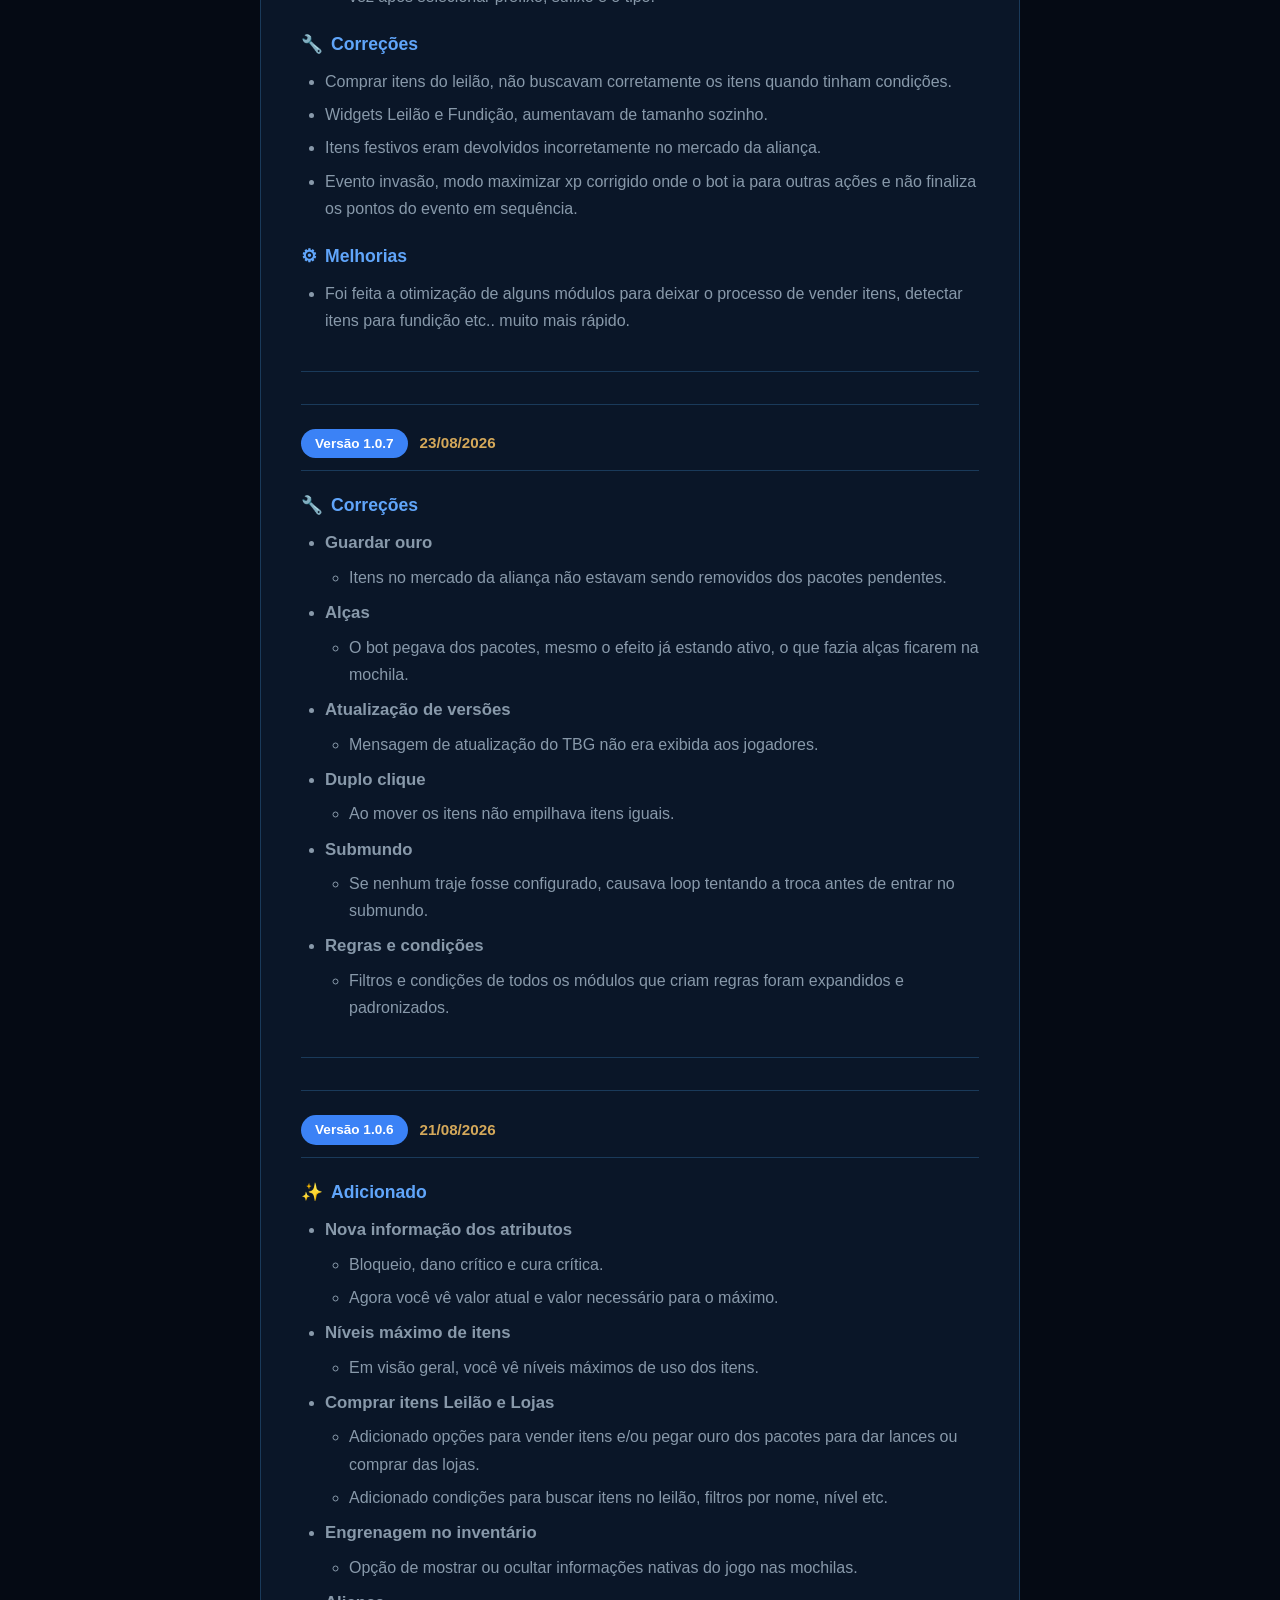
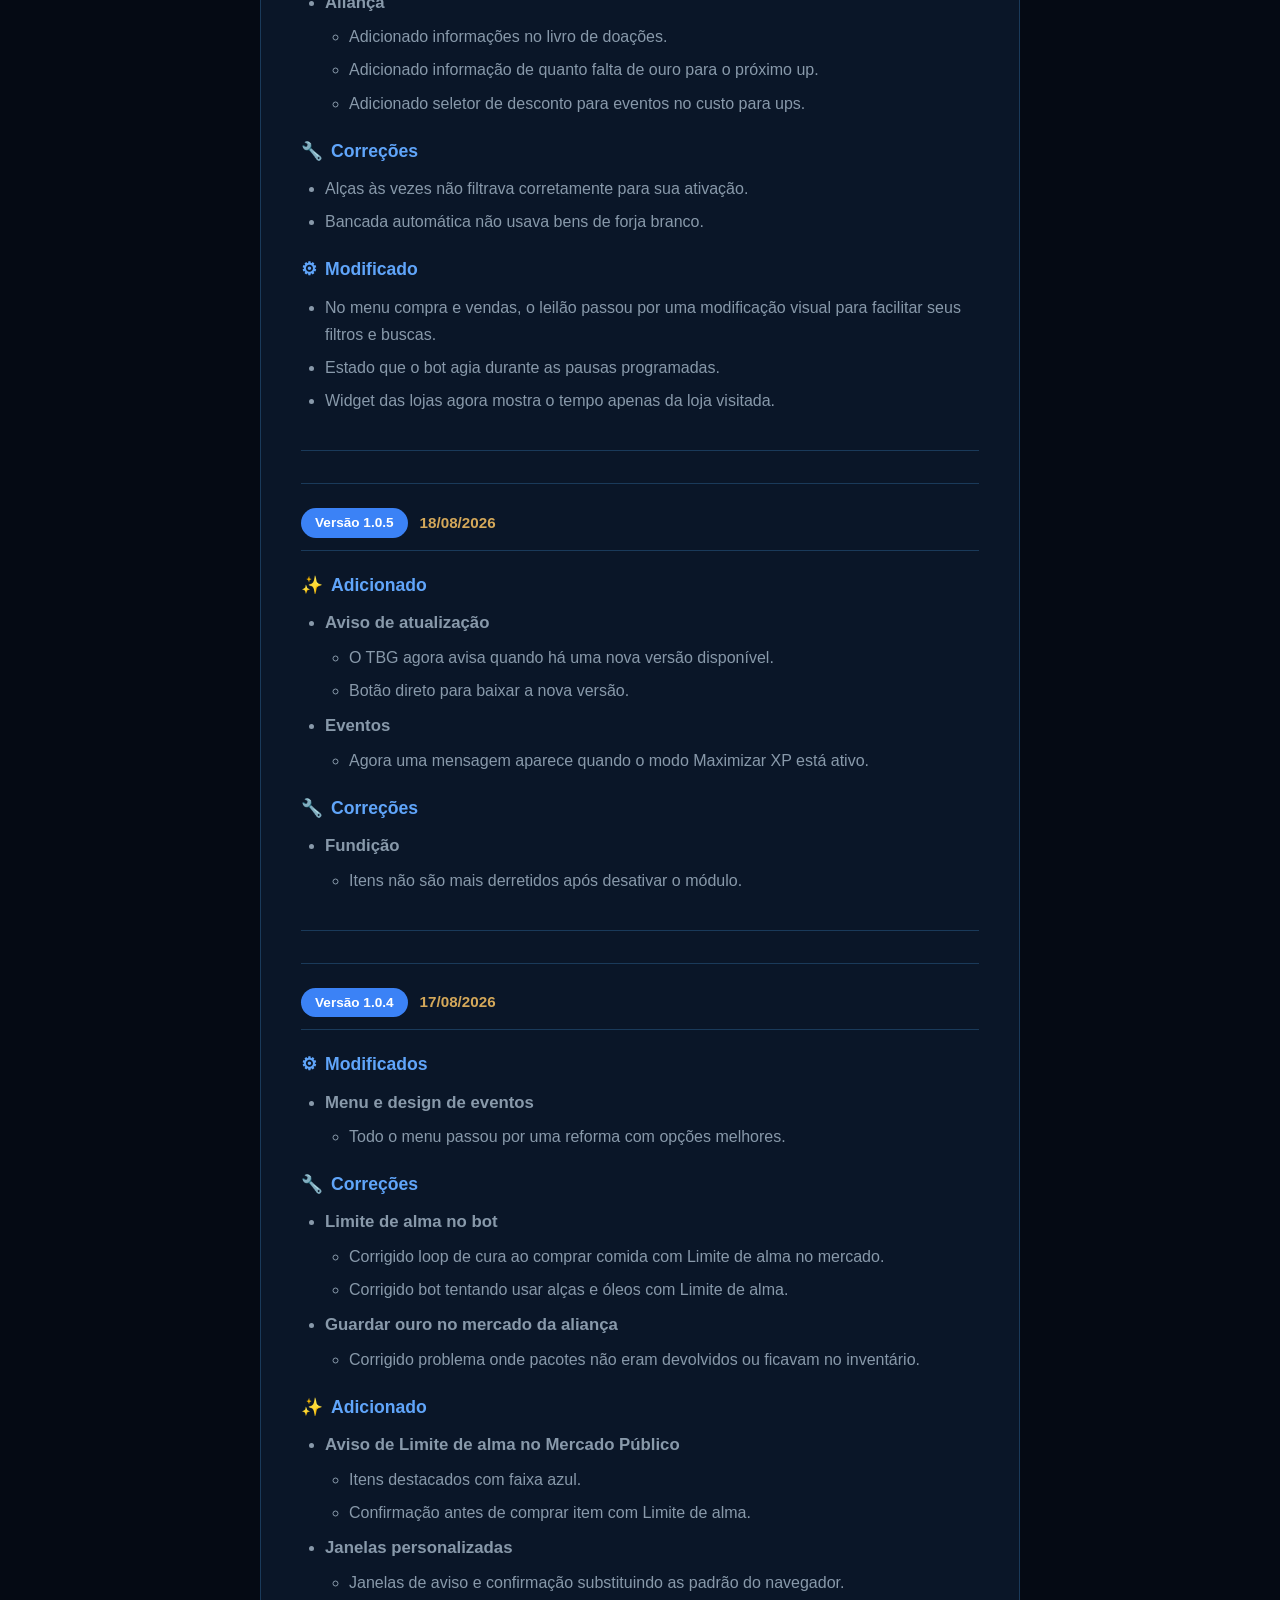
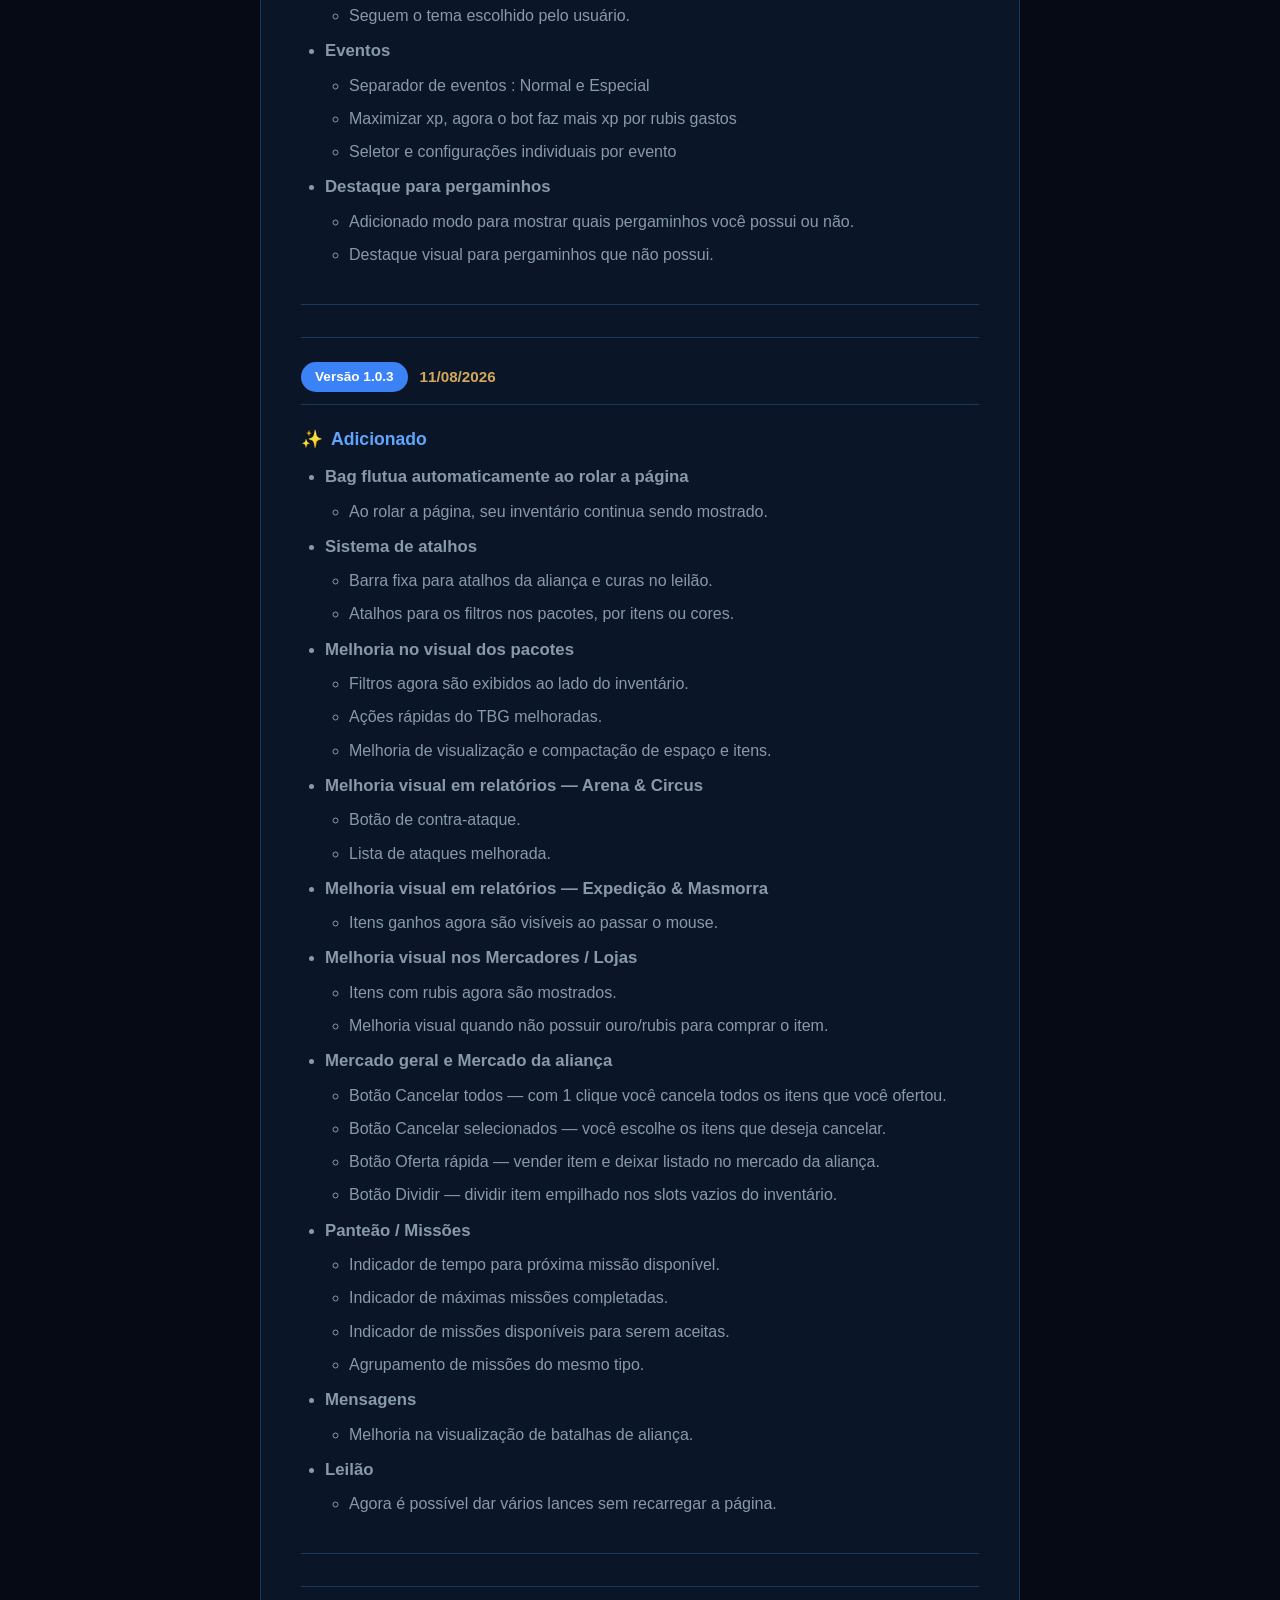
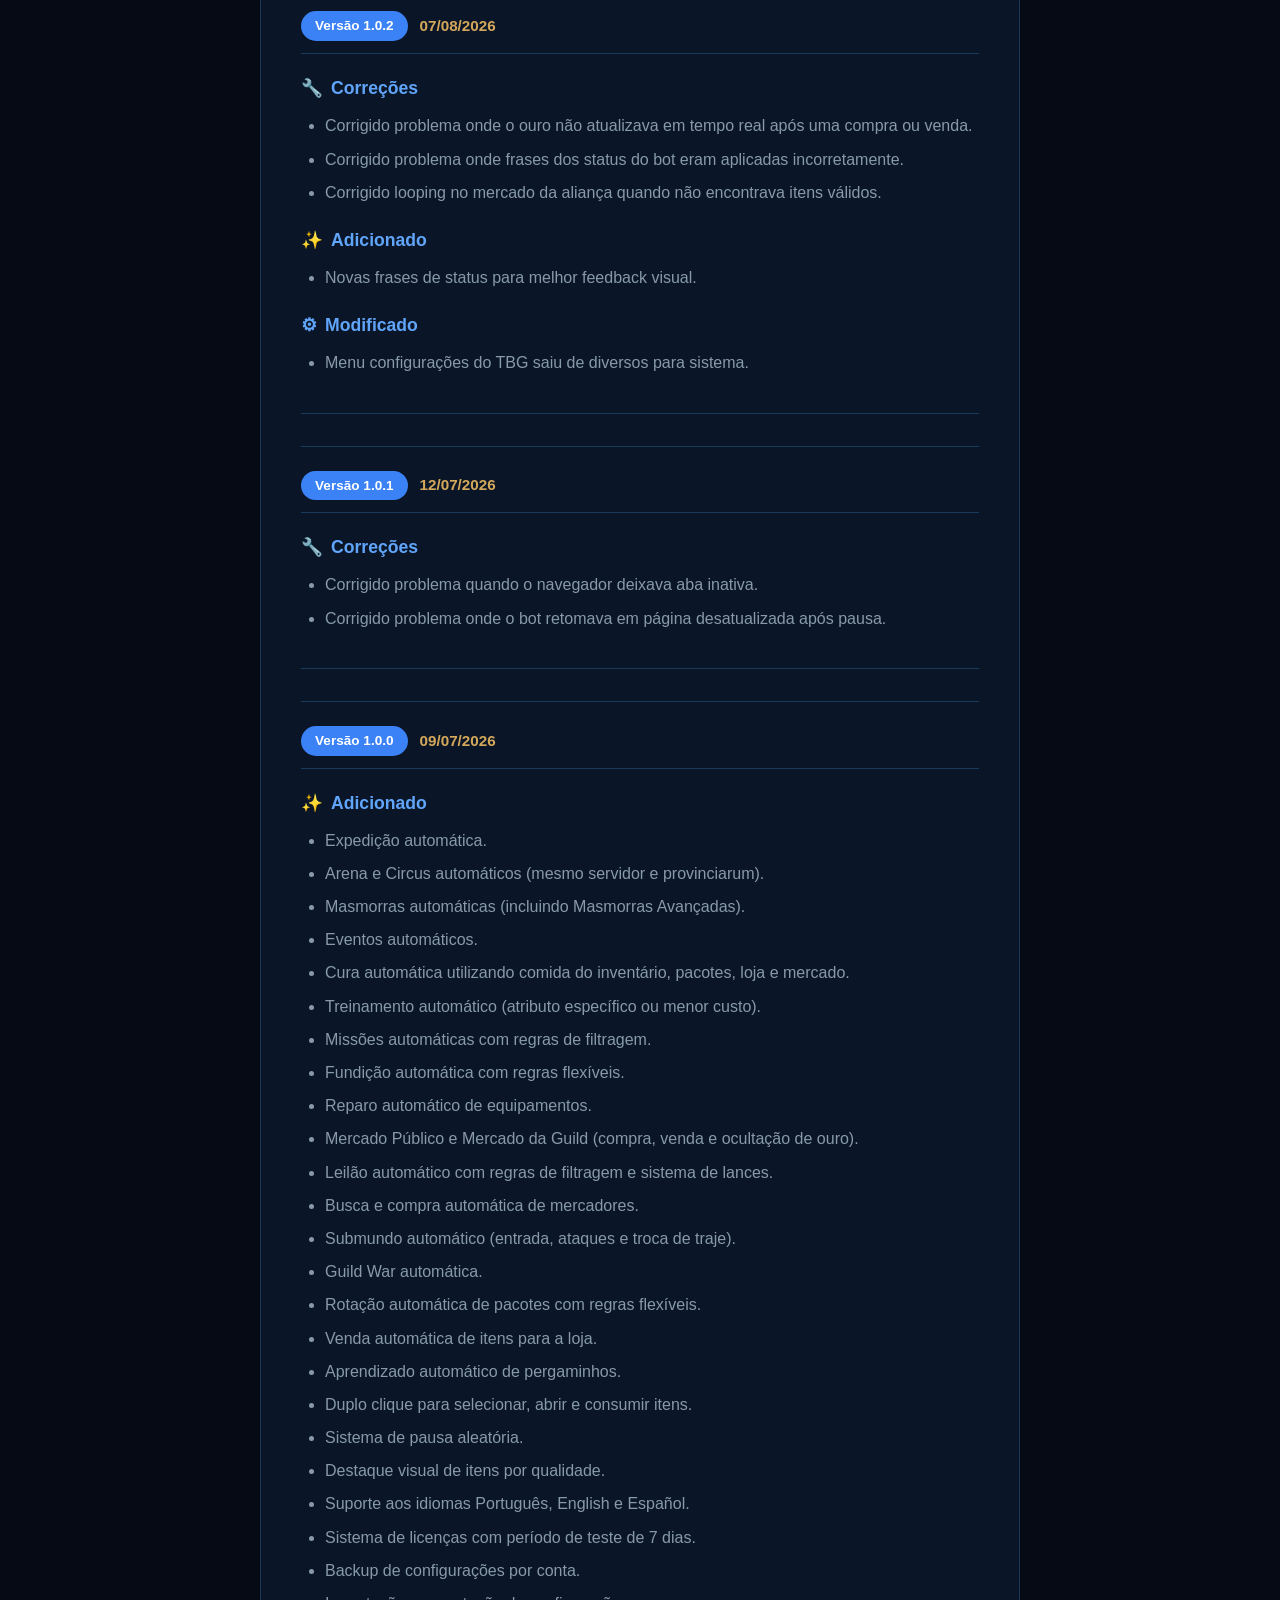
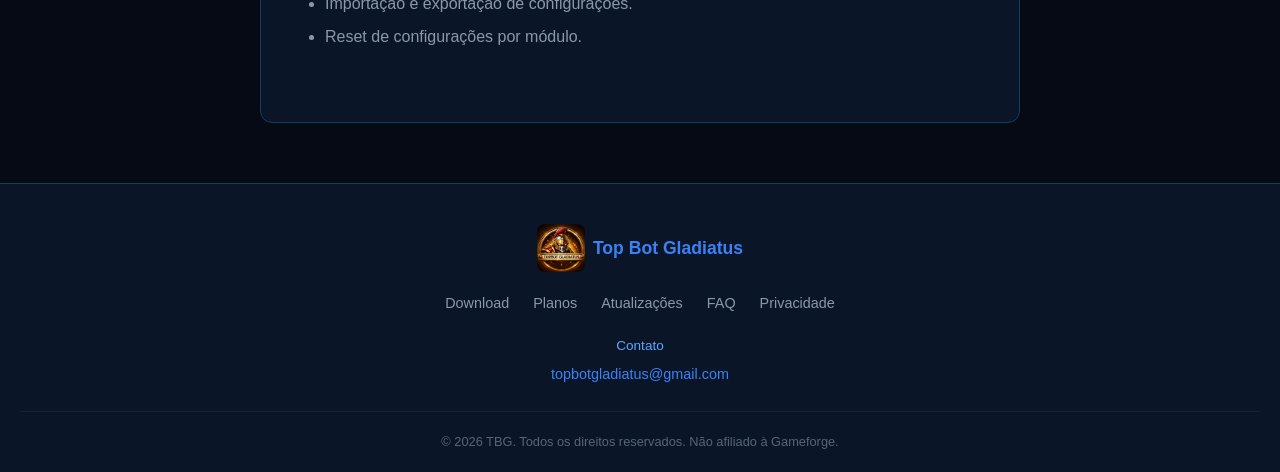
==== commit d1a49c0f: "fix: changelog 1.0.11 — separa subtitulos (Camara do Tesouro, Icone, Sistema) em sublistas Generated" ====
--- a/atualizacoes.html
+++ b/atualizacoes.html
@@ -63,7 +63,11 @@
                 <li><strong>Aliança</strong>
                     <ul>
                         <li>Mestre e adms agora podem adicionar o membro e já colocar no cargo sem precisar ir ao painel de adm da aliança.</li>
-                        <li>Câmara do Tesouro — Filtro por recompensas e abertura automática dos baús.</li>
+                        <li><strong>Câmara do Tesouro</strong>
+                            <ul>
+                                <li>Filtro por recompensas e abertura automática dos baús.</li>
+                            </ul>
+                        </li>
                     </ul>
                 </li>
             </ul>
@@ -78,8 +82,16 @@
                 </li>
                 <li><strong>TBG</strong>
                     <ul>
-                        <li>Ícone — Novo ícone do TBG nas extensões instaladas.</li>
-                        <li>Sistema — Agora suas configurações podem ser salvas e restauradas diretamente da nuvem.</li>
+                        <li><strong>Ícone</strong>
+                            <ul>
+                                <li>Novo ícone do TBG nas extensões instaladas.</li>
+                            </ul>
+                        </li>
+                        <li><strong>Sistema</strong>
+                            <ul>
+                                <li>Agora suas configurações podem ser salvas e restauradas diretamente da nuvem.</li>
+                            </ul>
+                        </li>
                     </ul>
                 </li>
             </ul>
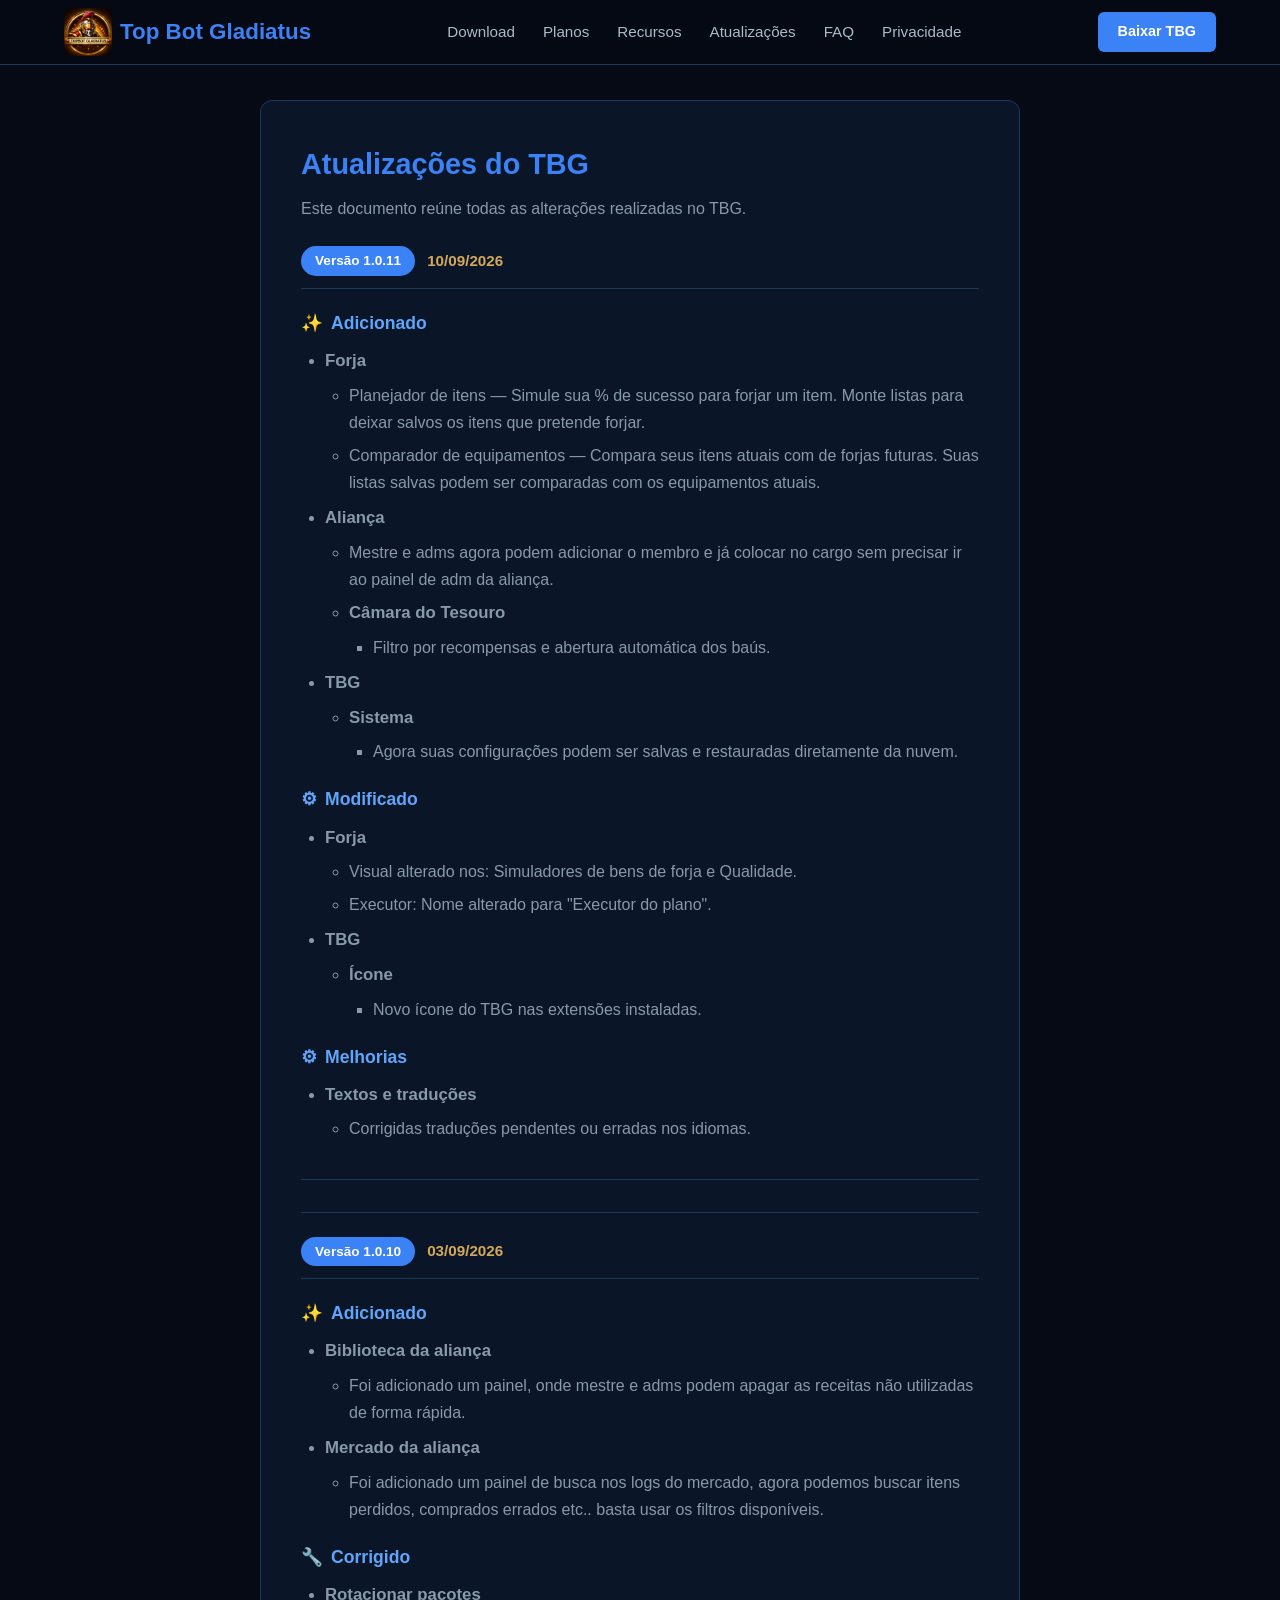
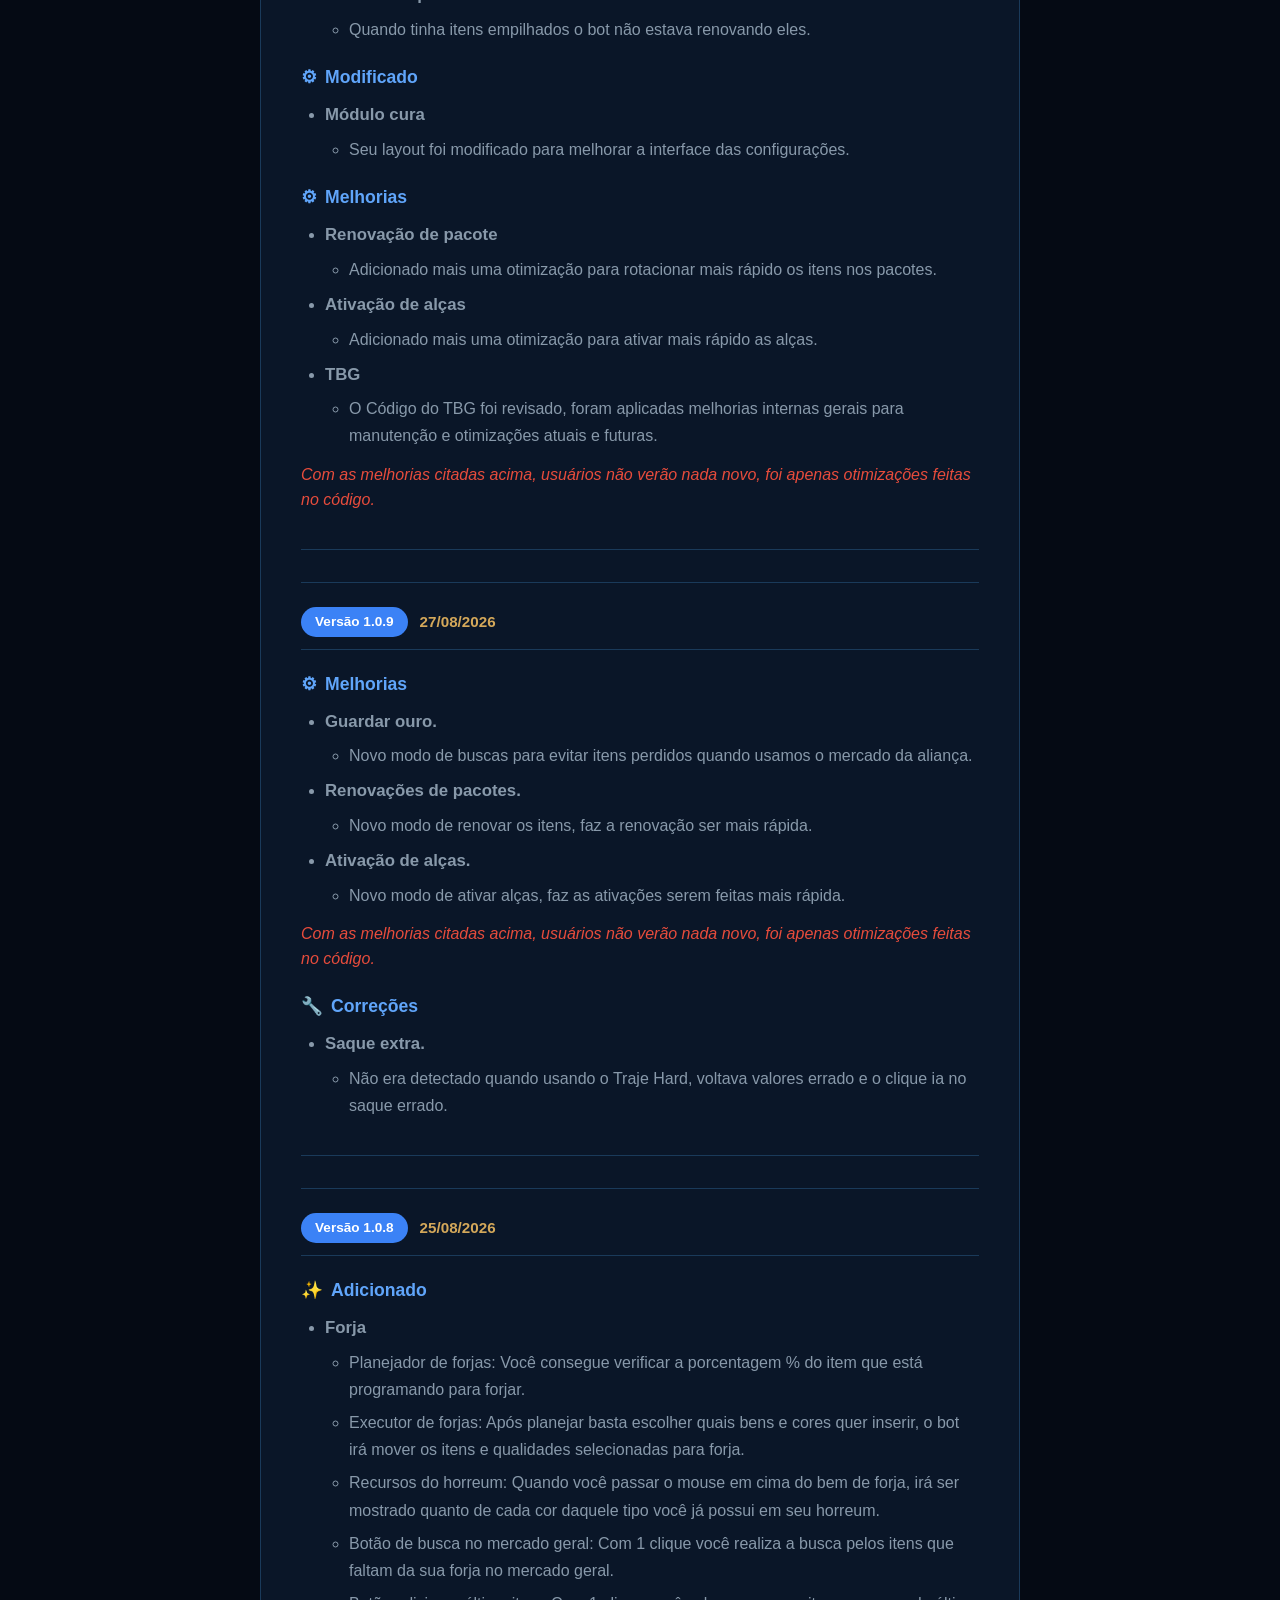
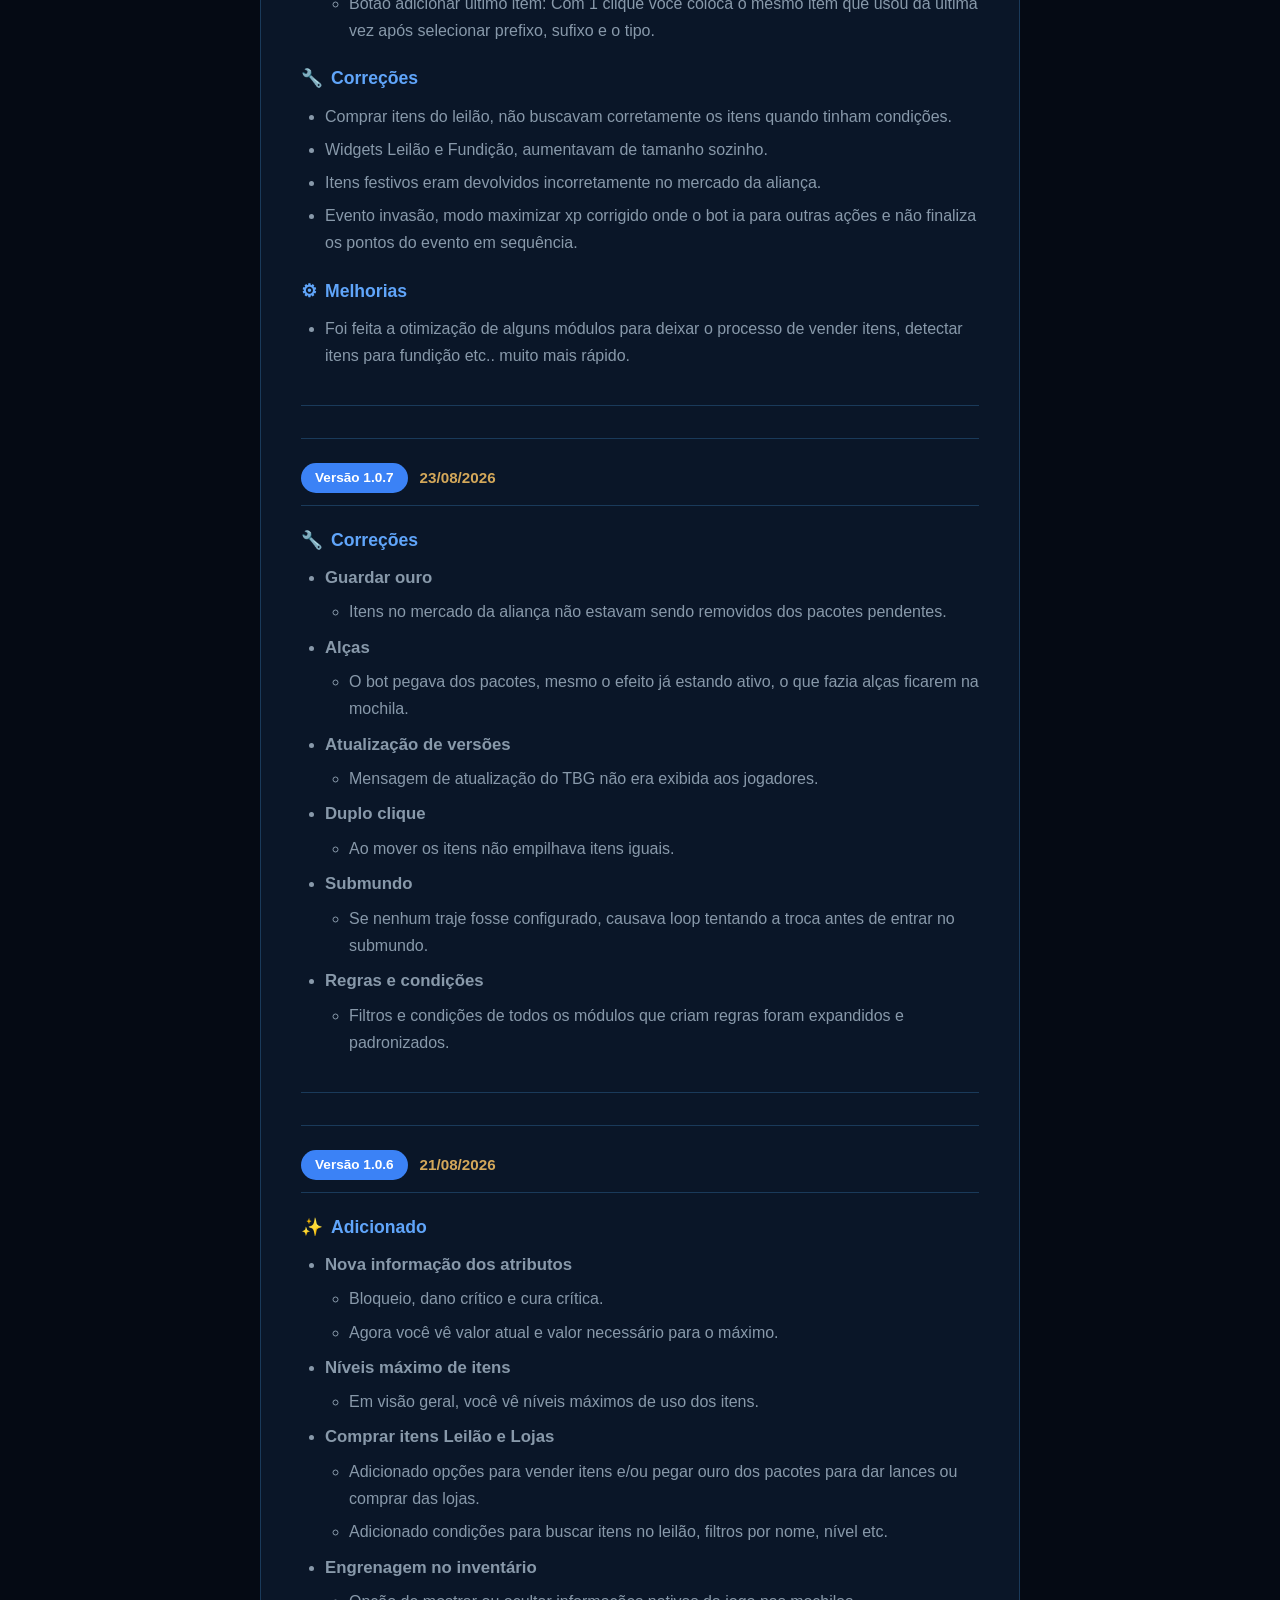
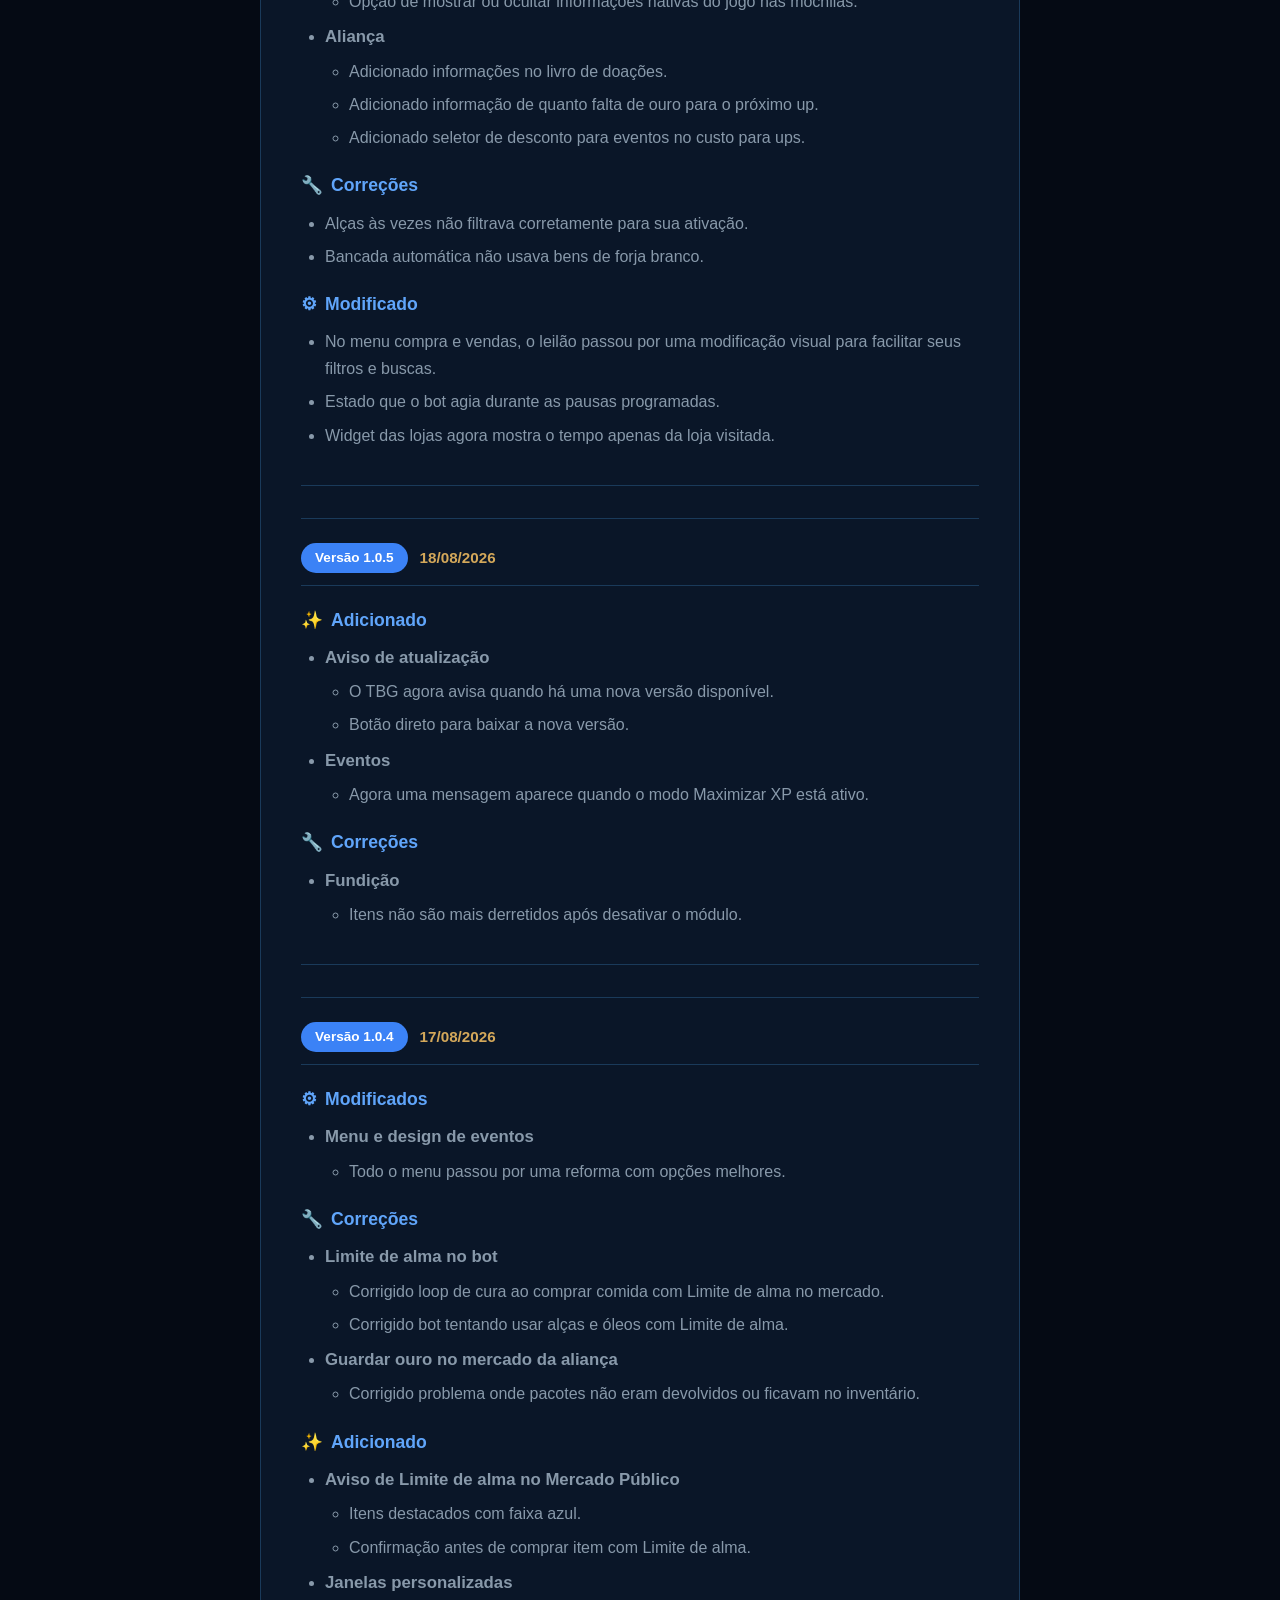
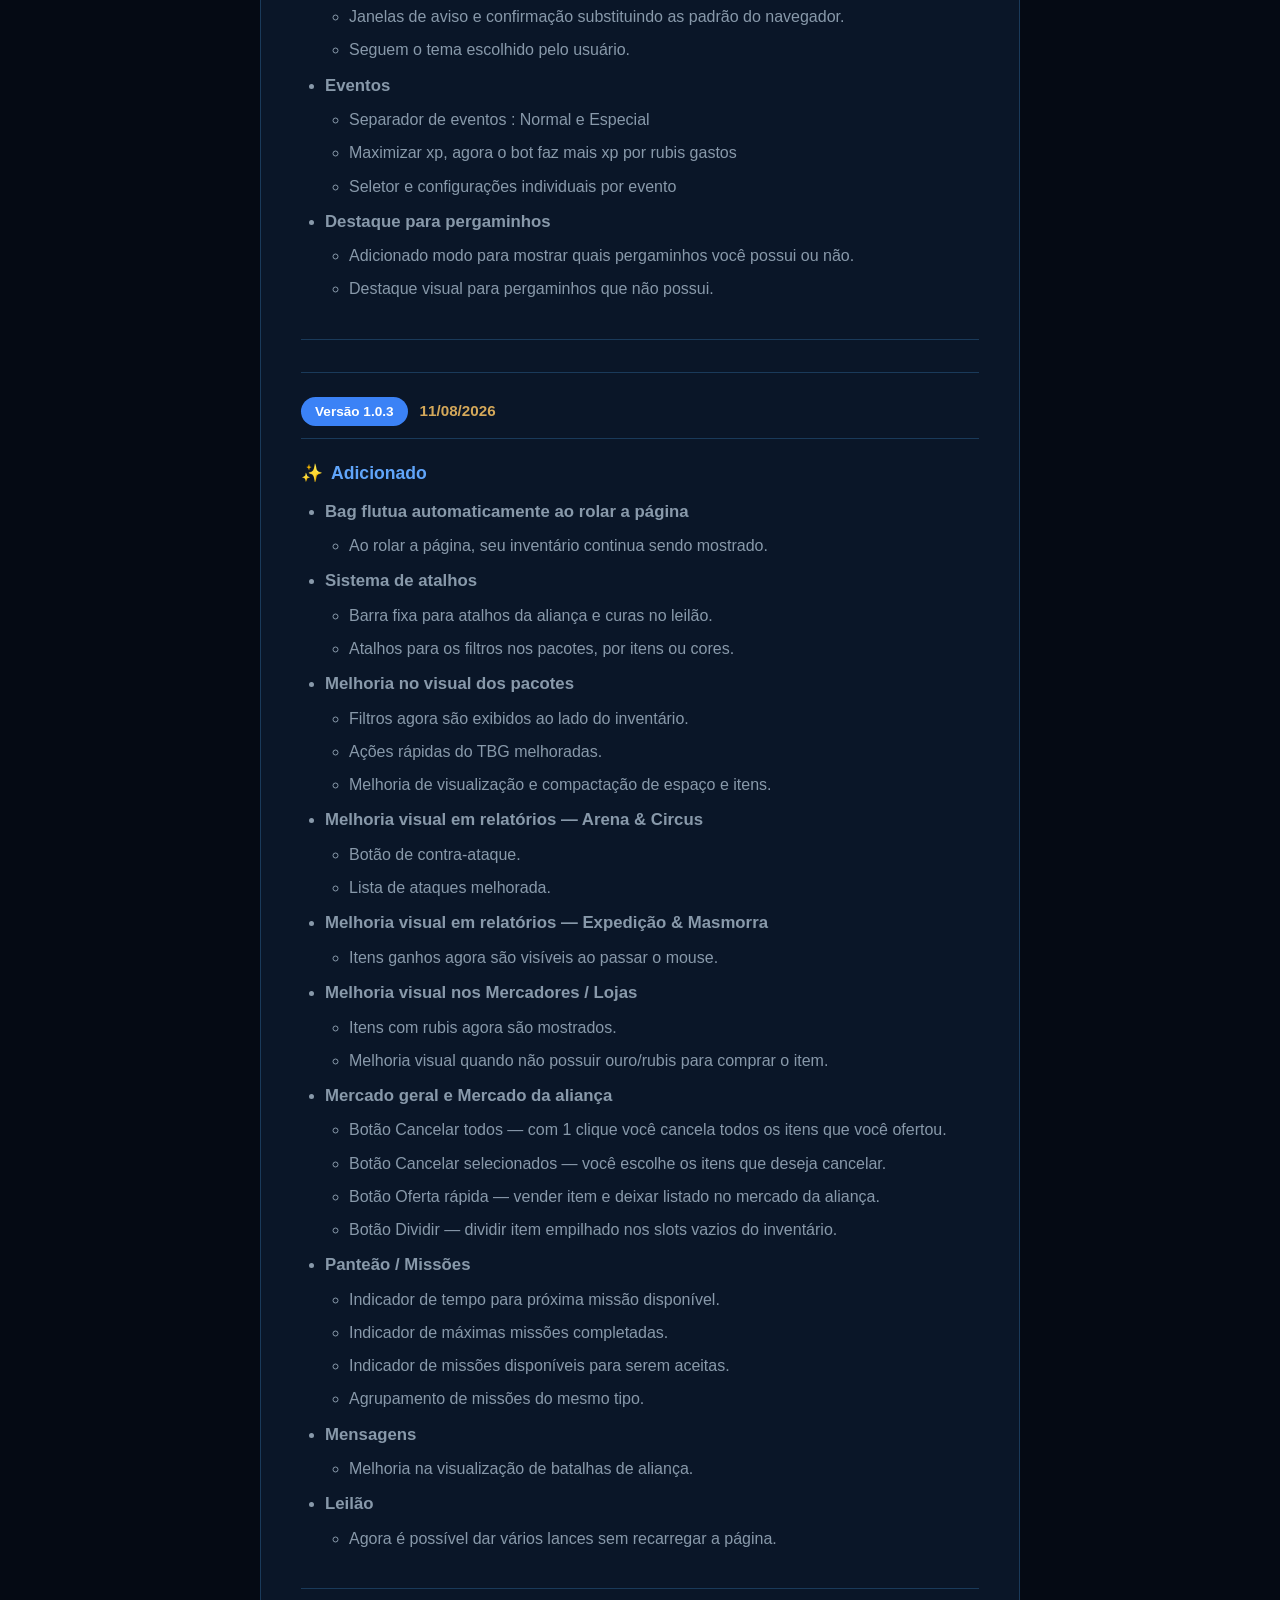
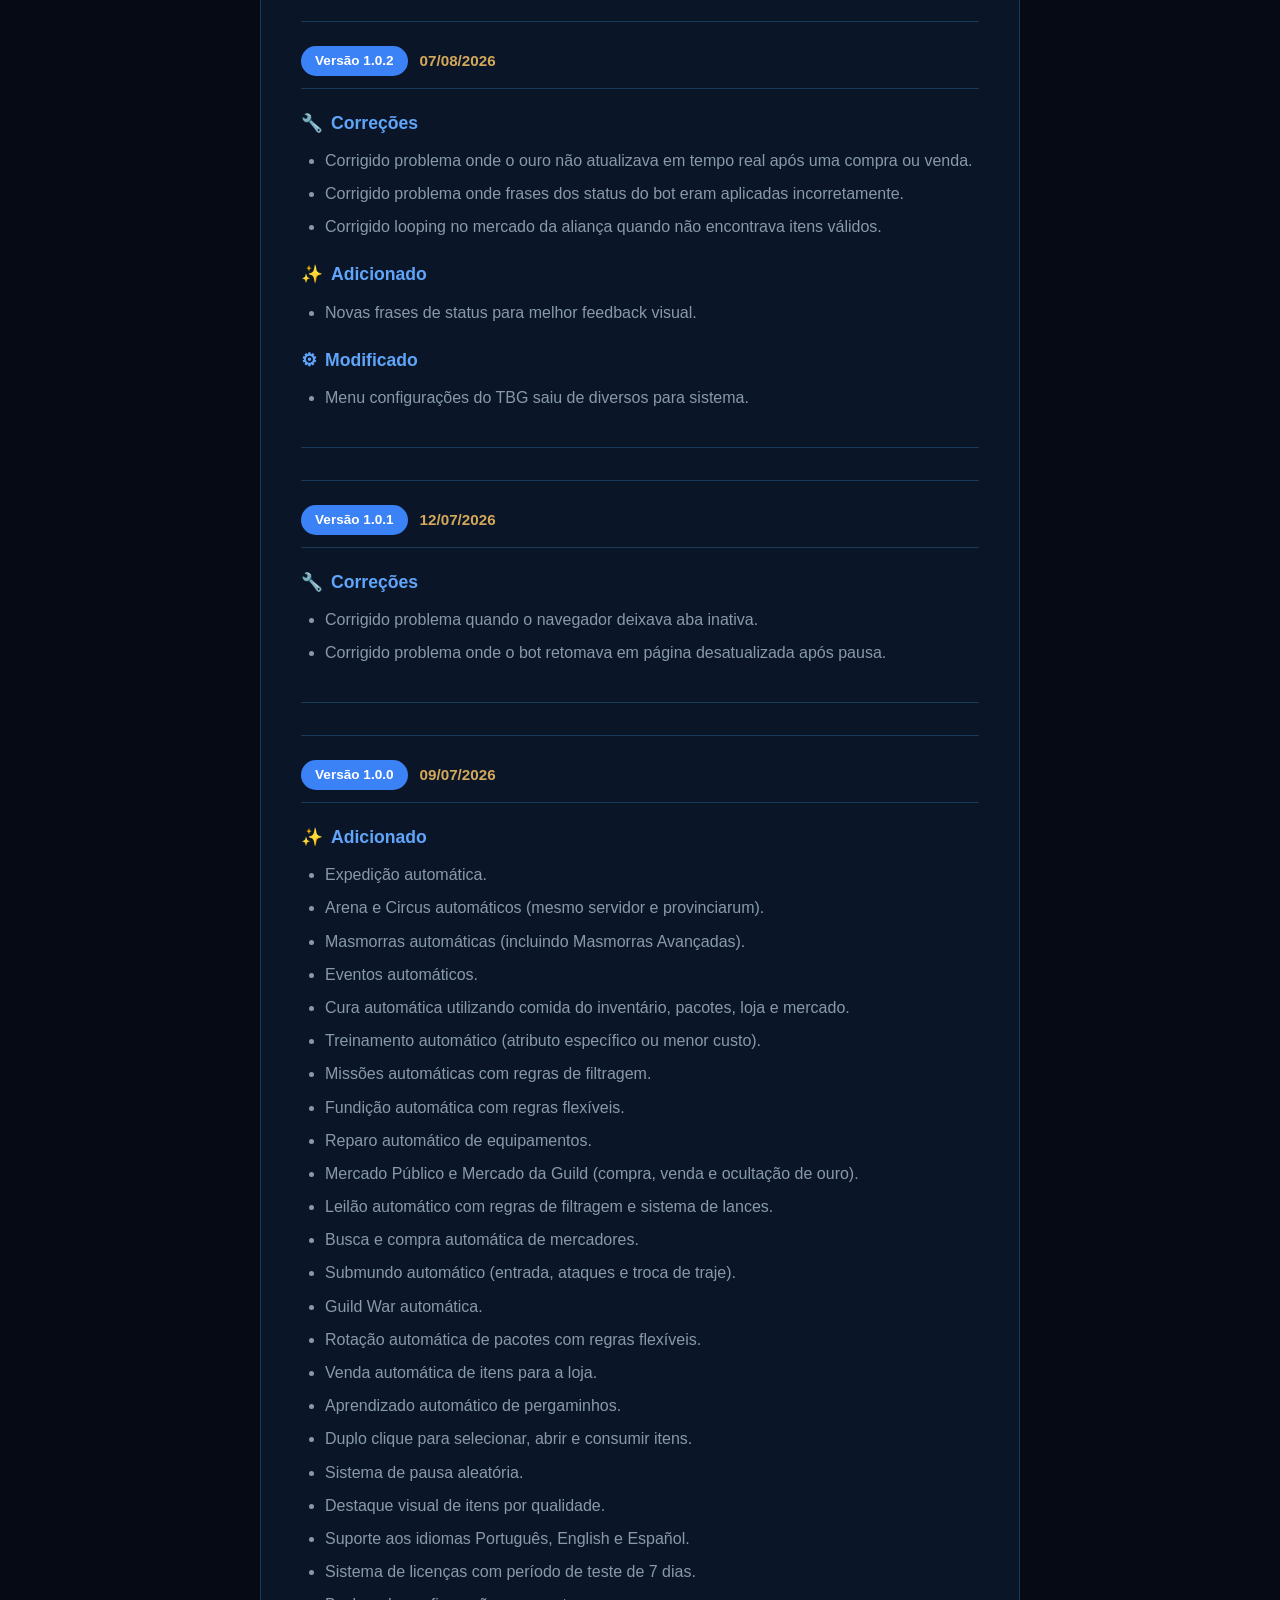
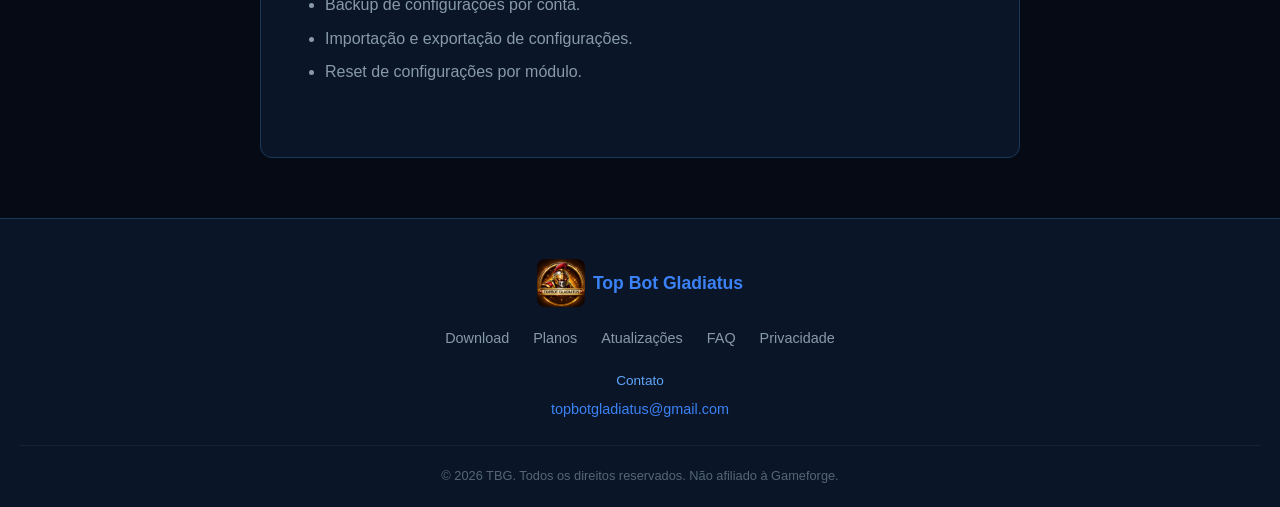
==== commit 7160ad89: "fix: move Sistema (nuvem) de Modificado para Adicionado no changelog 1.0.11 Generated with [Devin](h" ====
--- a/atualizacoes.html
+++ b/atualizacoes.html
@@ -70,6 +70,15 @@
                         </li>
                     </ul>
                 </li>
+                <li><strong>TBG</strong>
+                    <ul>
+                        <li><strong>Sistema</strong>
+                            <ul>
+                                <li>Agora suas configurações podem ser salvas e restauradas diretamente da nuvem.</li>
+                            </ul>
+                        </li>
+                    </ul>
+                </li>
             </ul>
 
             <h2><span class="cat-emoji">&#9881;</span>Modificado</h2>
@@ -85,11 +94,6 @@
                         <li><strong>Ícone</strong>
                             <ul>
                                 <li>Novo ícone do TBG nas extensões instaladas.</li>
-                            </ul>
-                        </li>
-                        <li><strong>Sistema</strong>
-                            <ul>
-                                <li>Agora suas configurações podem ser salvas e restauradas diretamente da nuvem.</li>
                             </ul>
                         </li>
                     </ul>
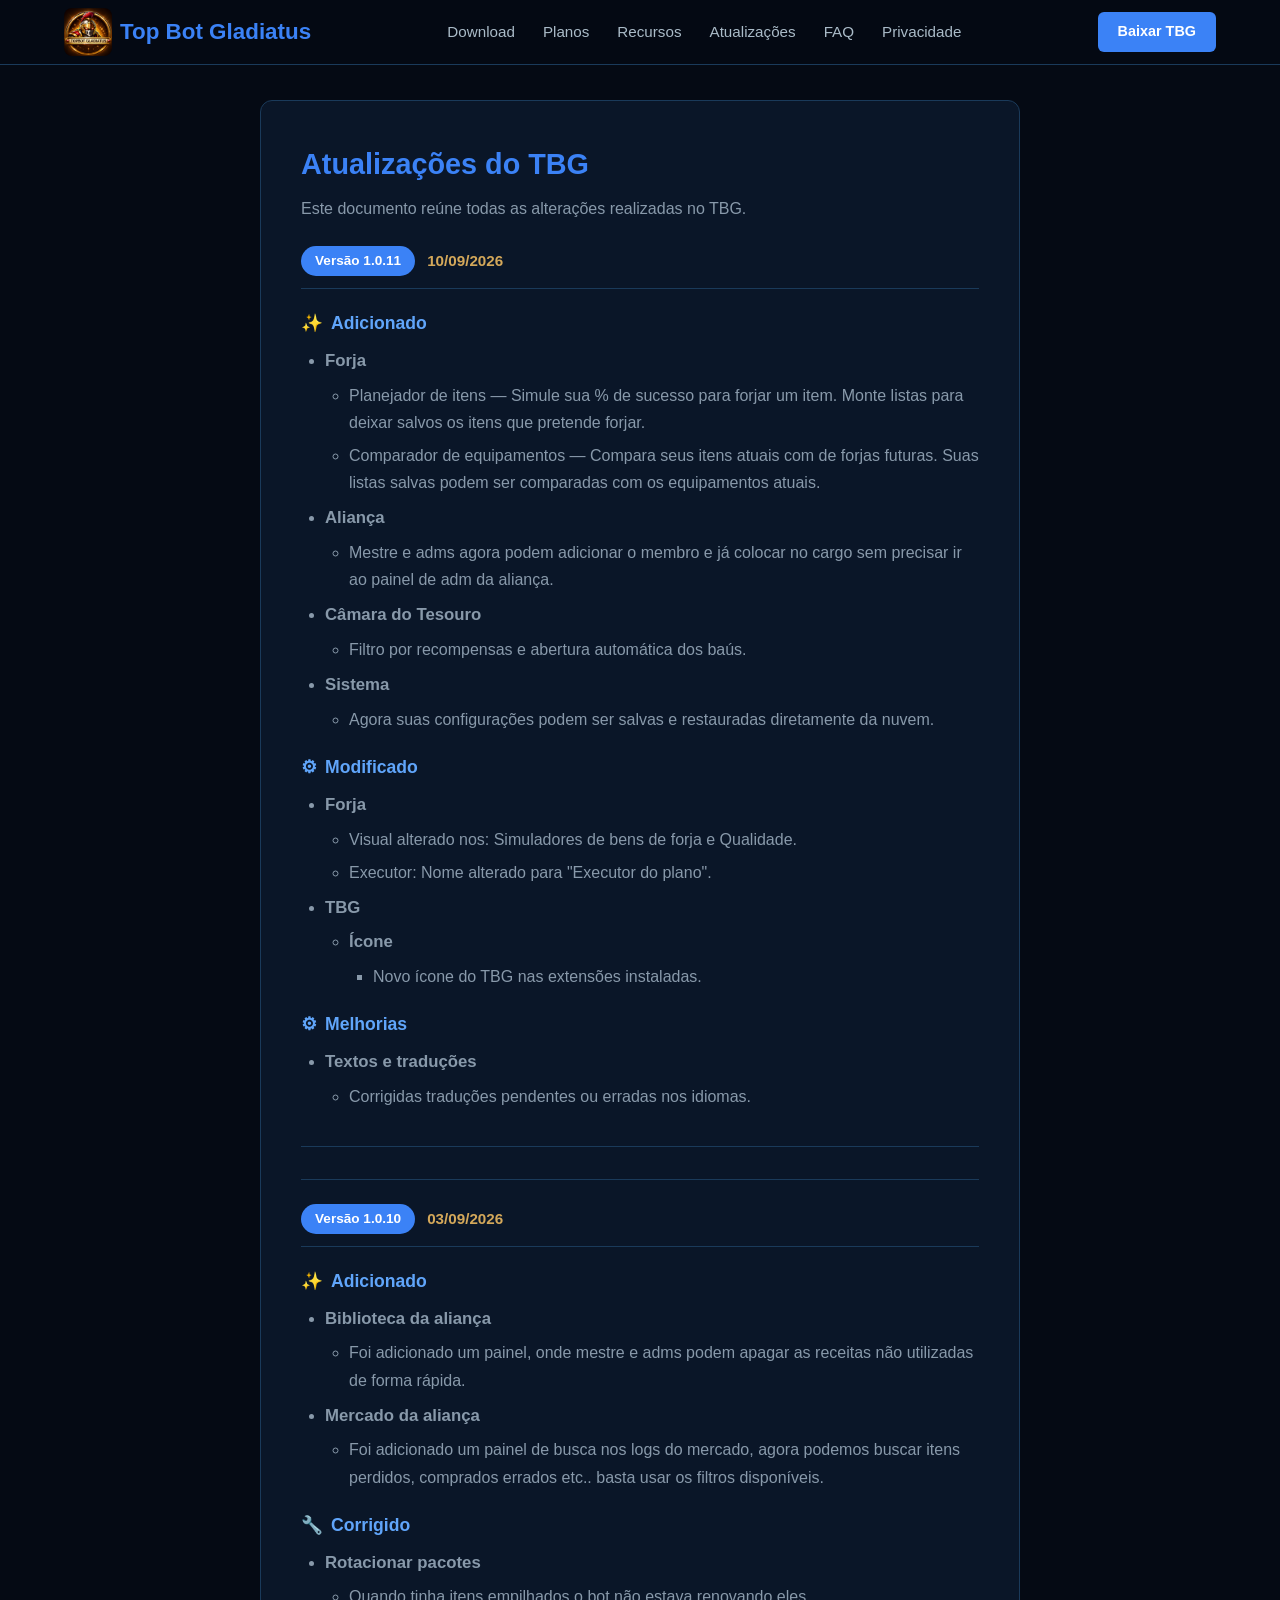
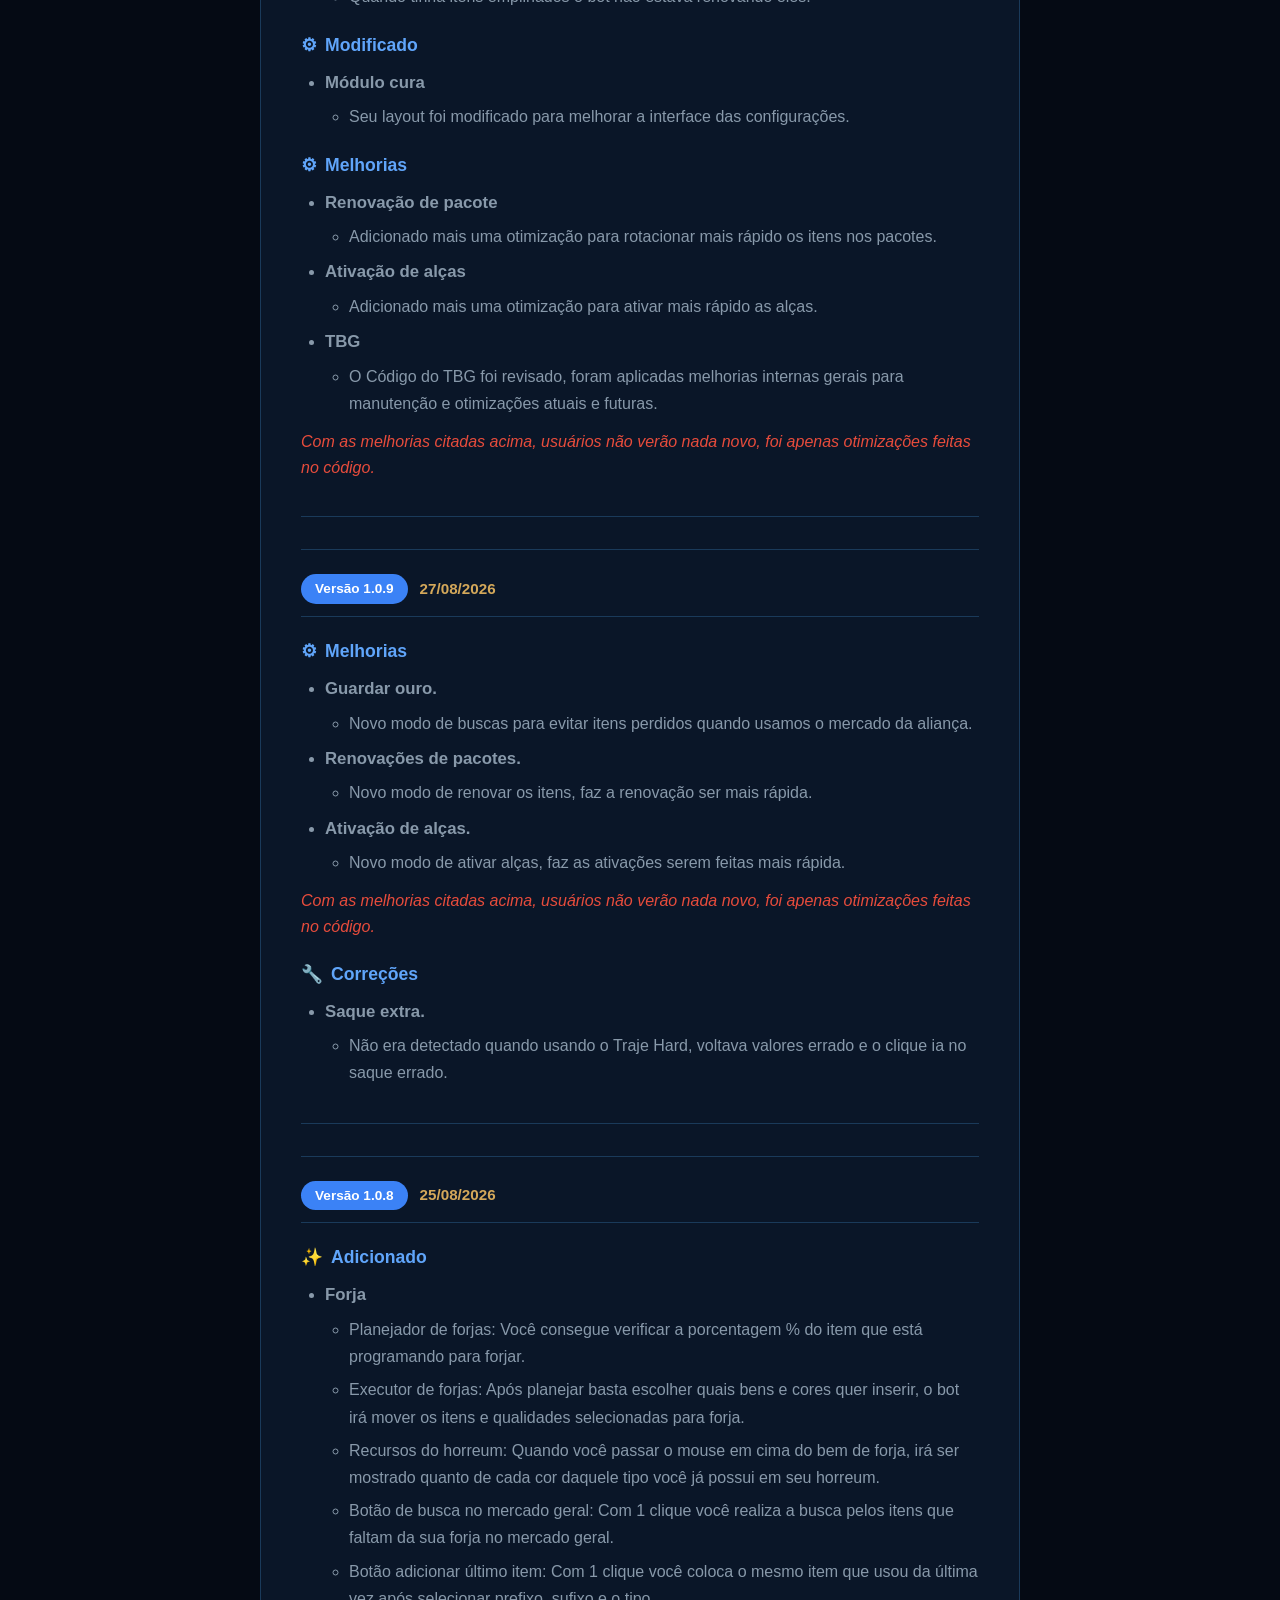
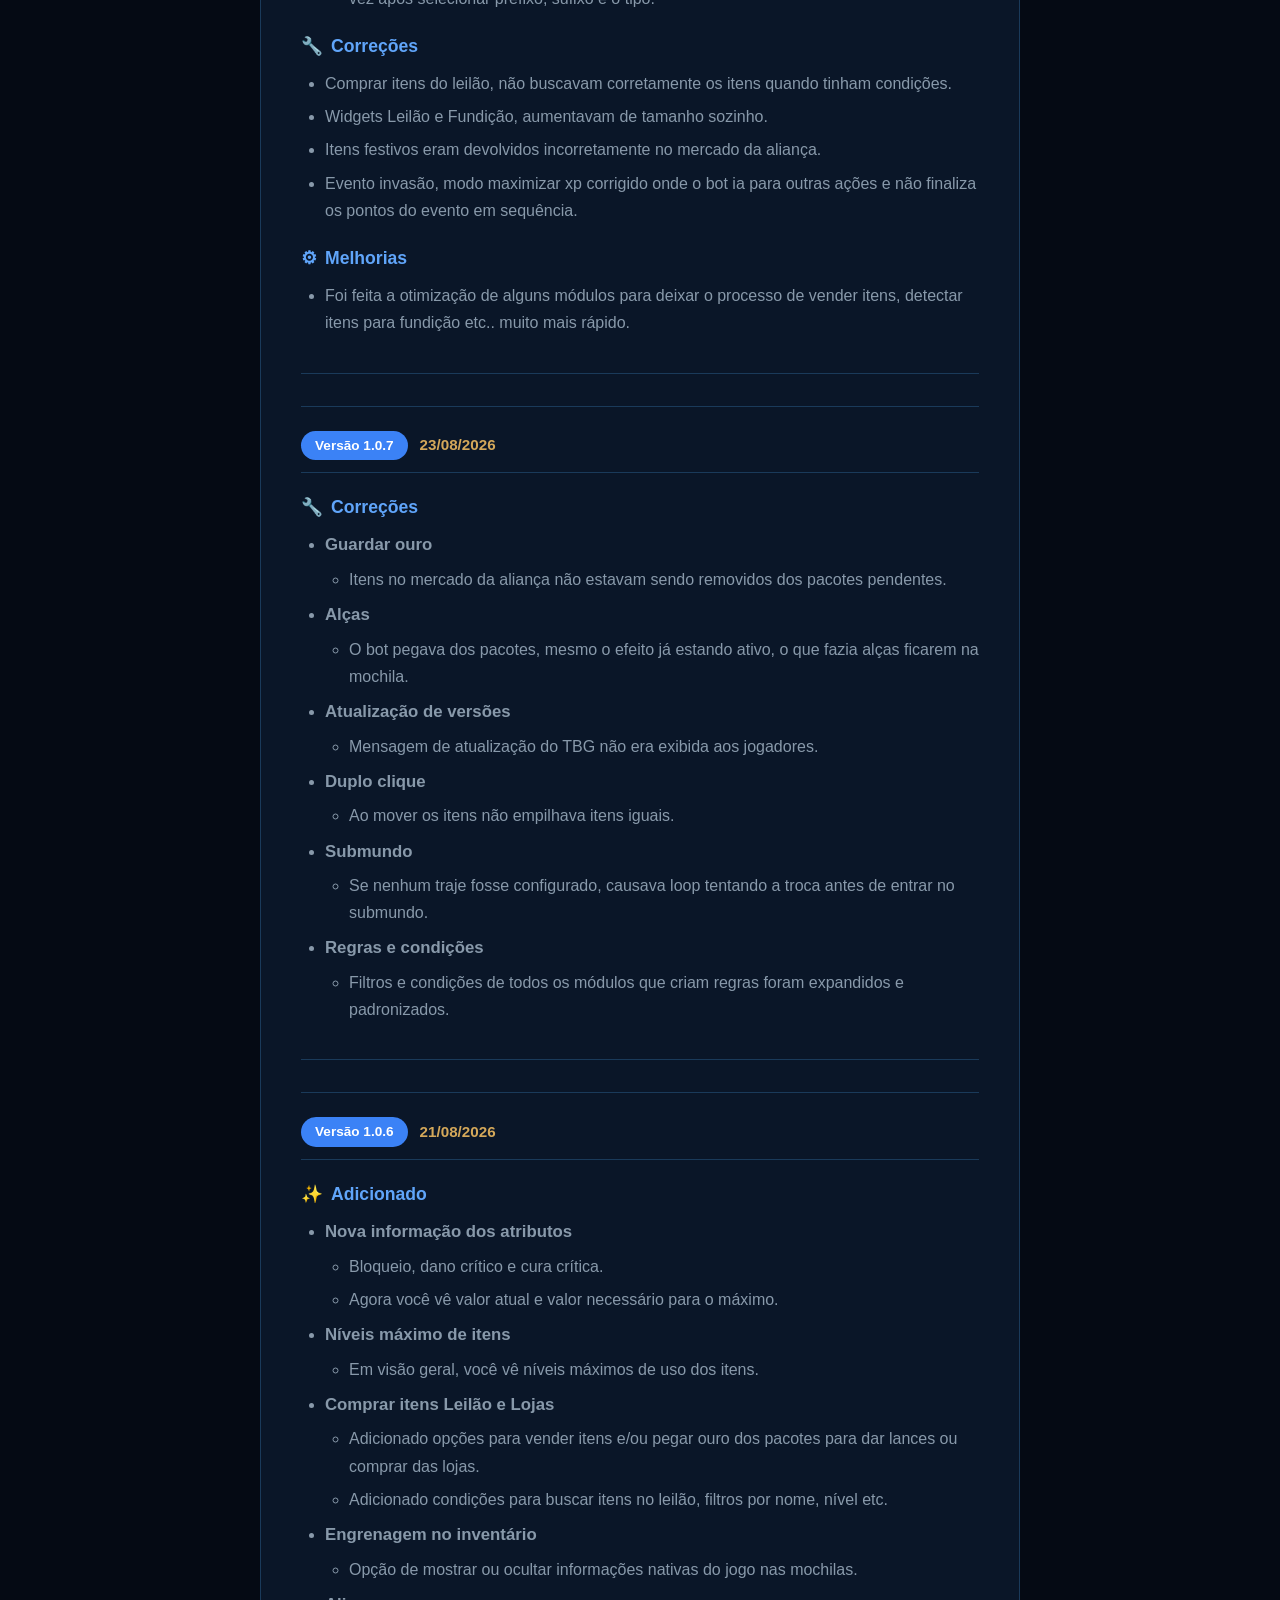
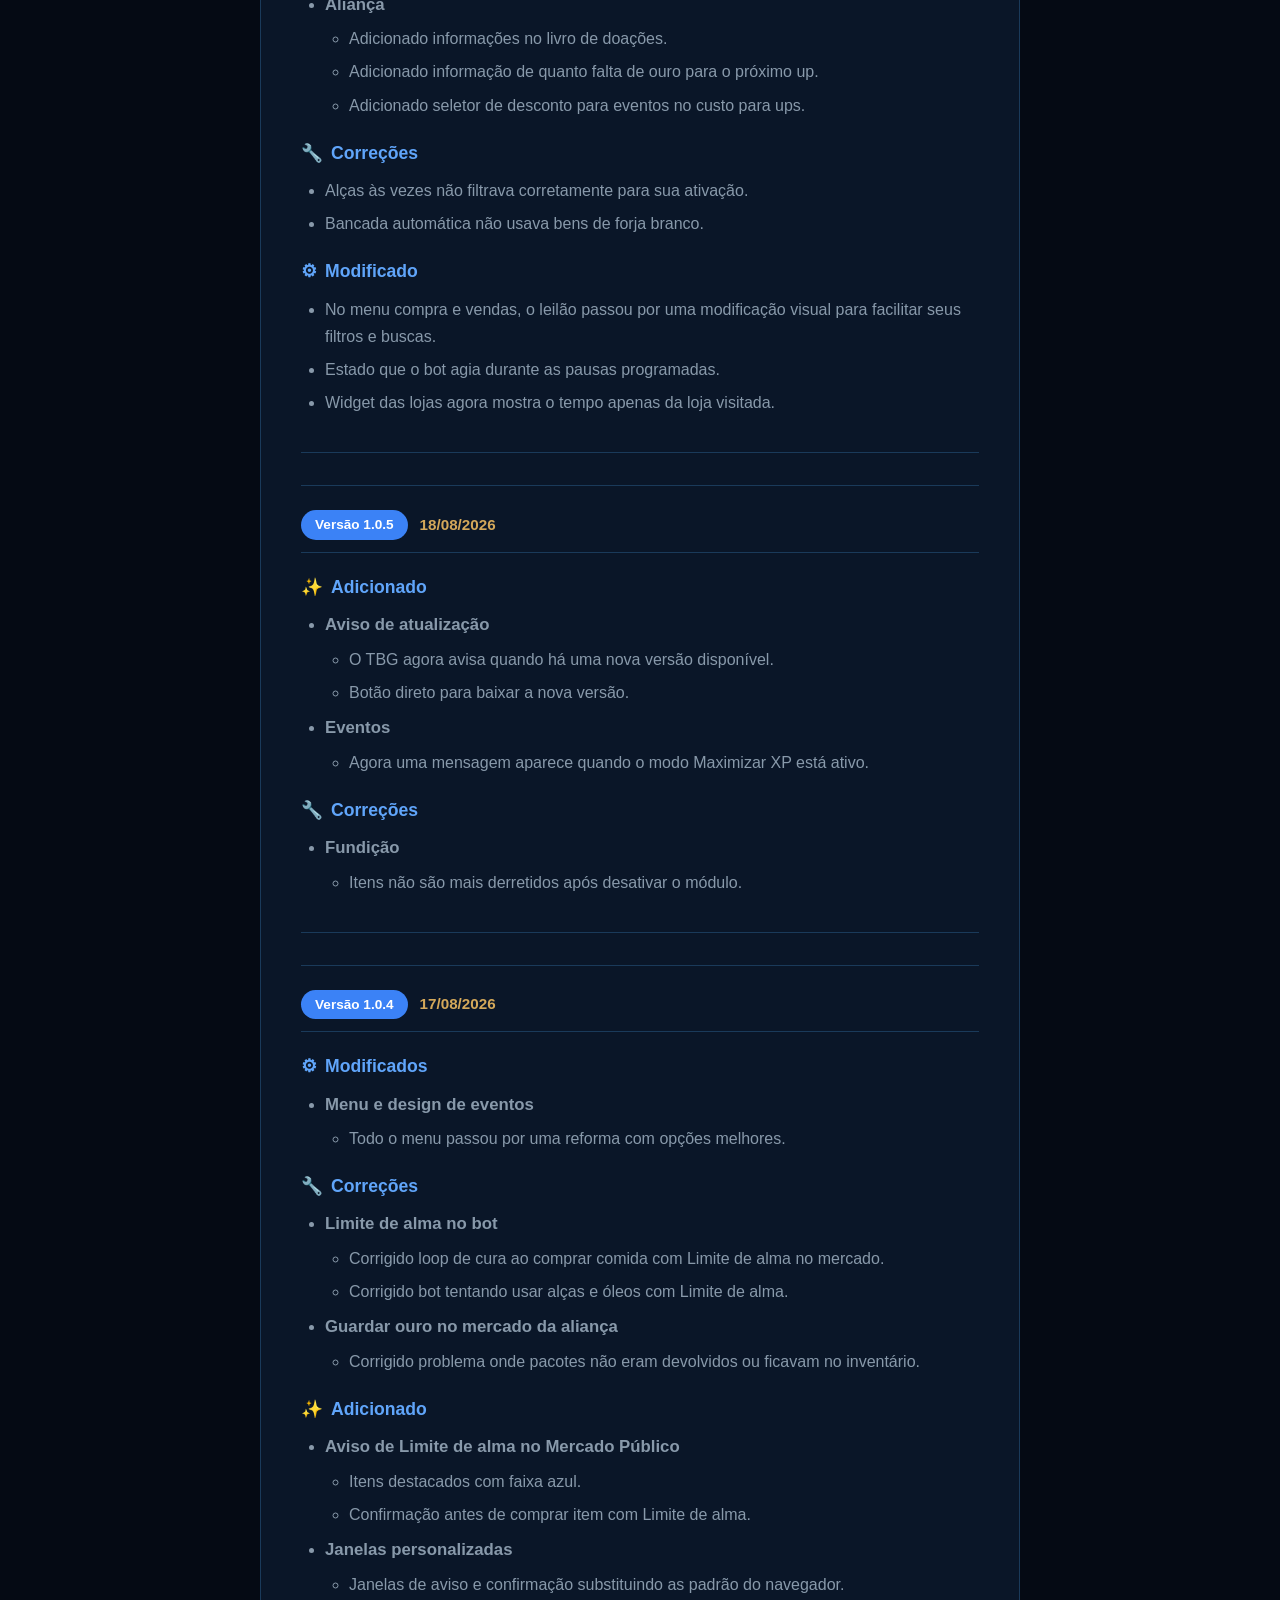
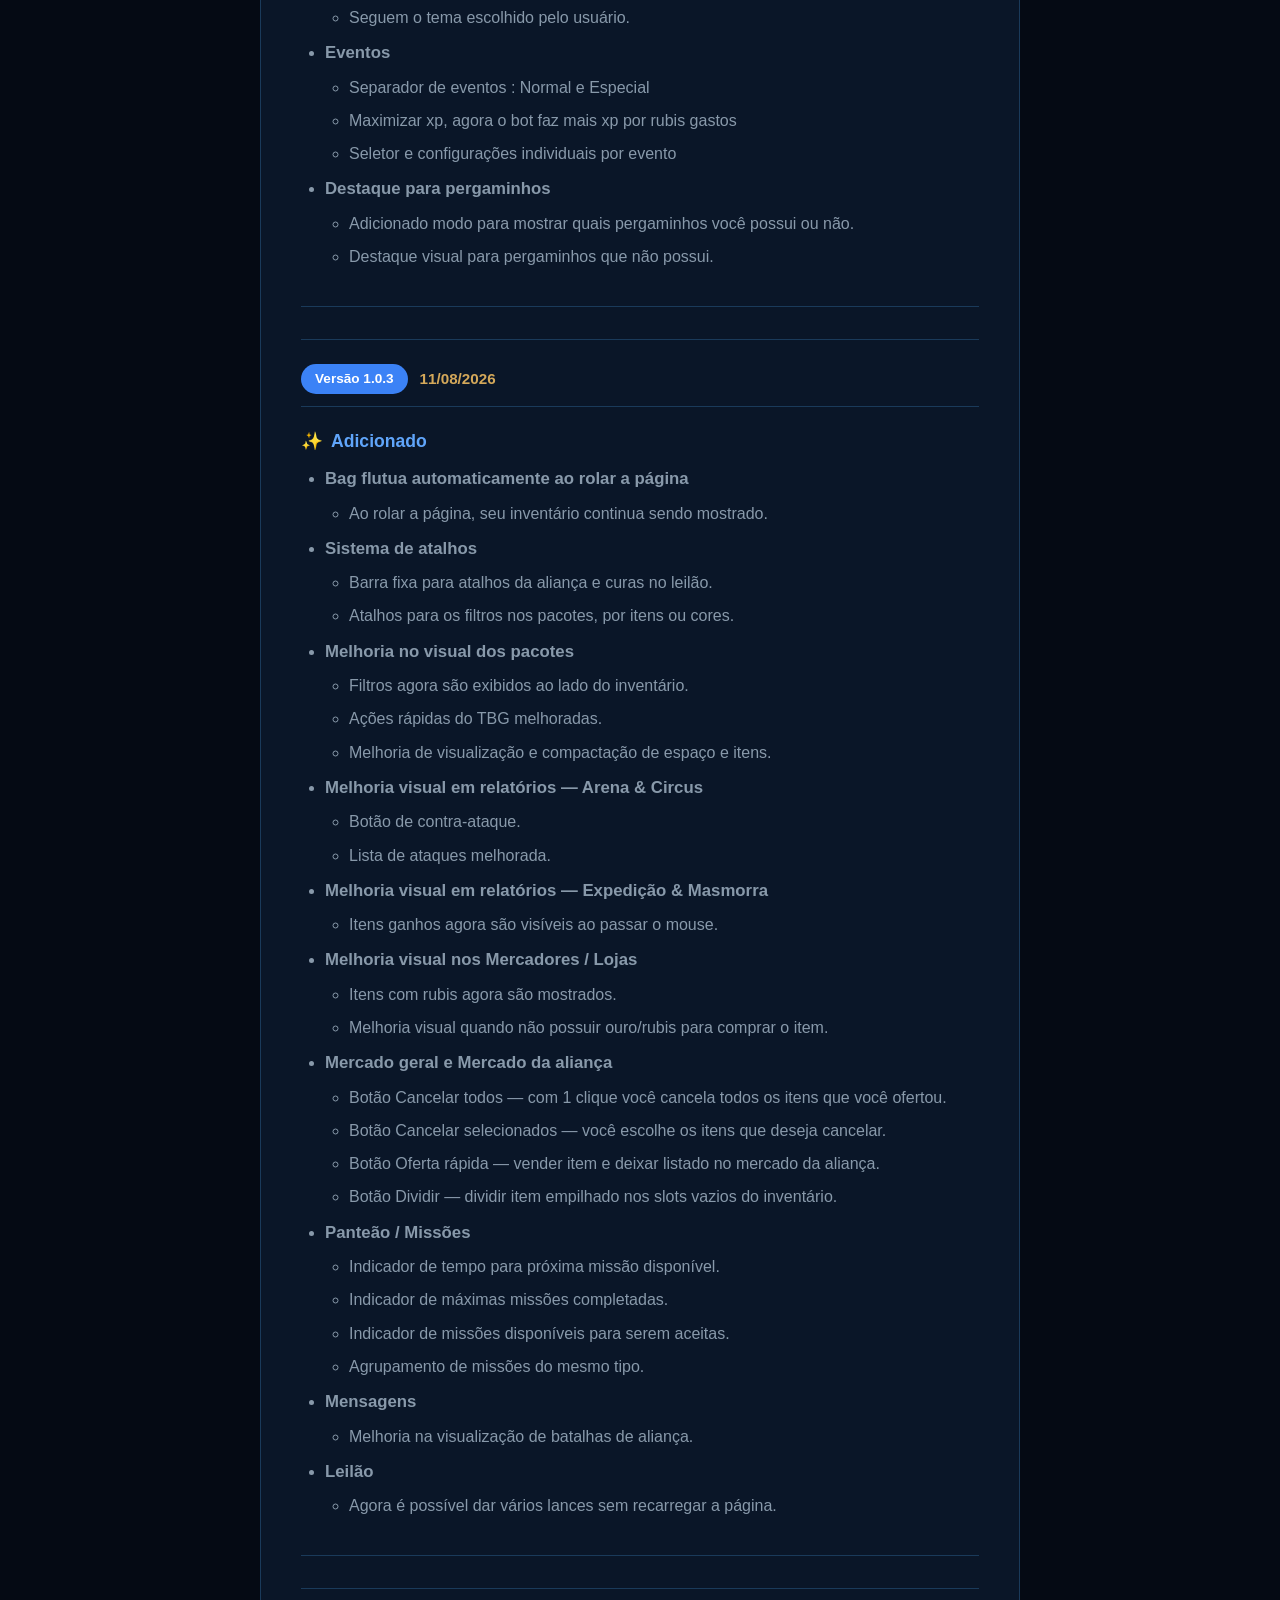
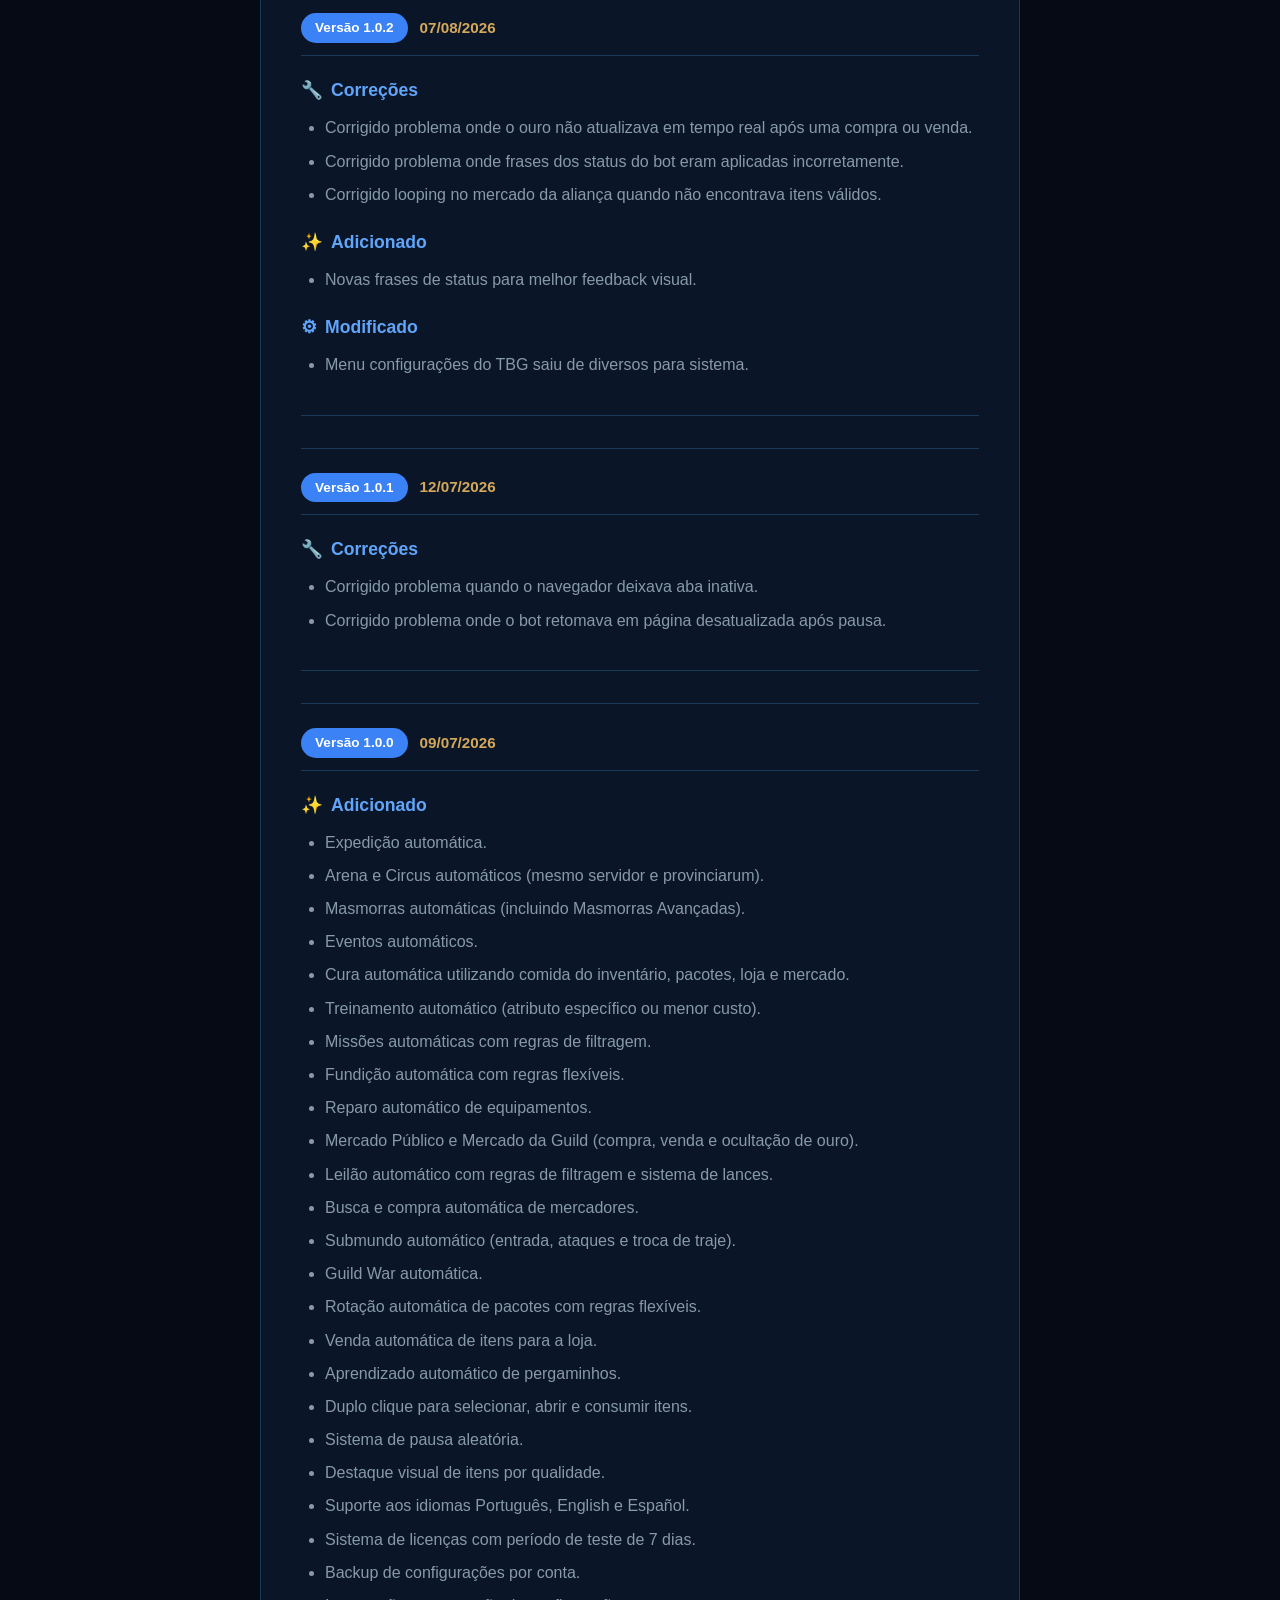
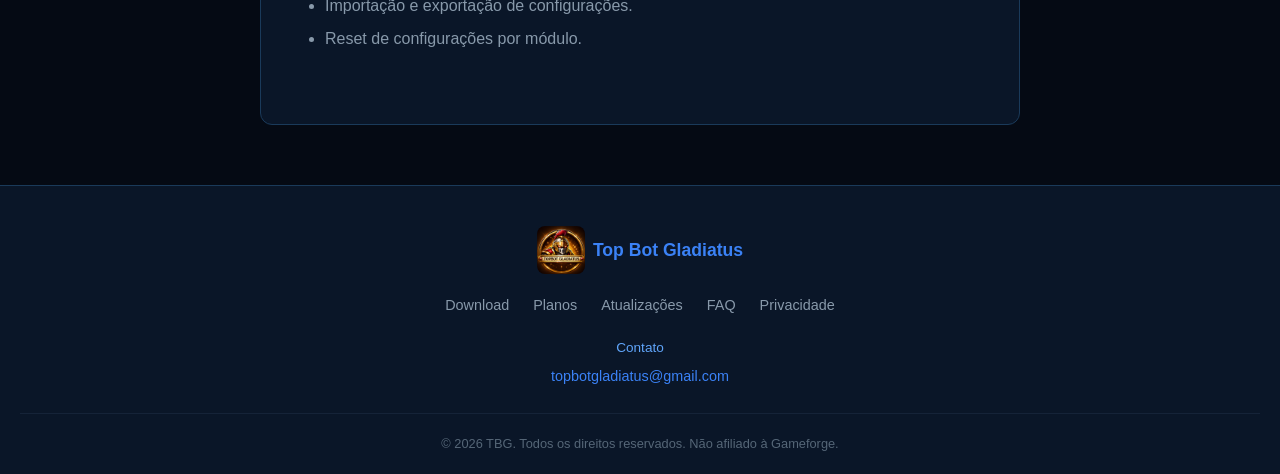
==== commit 143e89b6: "fix: changelog 1.0.11 — Camara do Tesouro e Sistema como categorias proprias Generated with [Devin](" ====
--- a/atualizacoes.html
+++ b/atualizacoes.html
@@ -63,20 +63,16 @@
                 <li><strong>Aliança</strong>
                     <ul>
                         <li>Mestre e adms agora podem adicionar o membro e já colocar no cargo sem precisar ir ao painel de adm da aliança.</li>
-                        <li><strong>Câmara do Tesouro</strong>
-                            <ul>
-                                <li>Filtro por recompensas e abertura automática dos baús.</li>
-                            </ul>
-                        </li>
-                    </ul>
-                </li>
-                <li><strong>TBG</strong>
-                    <ul>
-                        <li><strong>Sistema</strong>
-                            <ul>
-                                <li>Agora suas configurações podem ser salvas e restauradas diretamente da nuvem.</li>
-                            </ul>
-                        </li>
+                    </ul>
+                </li>
+                <li><strong>Câmara do Tesouro</strong>
+                    <ul>
+                        <li>Filtro por recompensas e abertura automática dos baús.</li>
+                    </ul>
+                </li>
+                <li><strong>Sistema</strong>
+                    <ul>
+                        <li>Agora suas configurações podem ser salvas e restauradas diretamente da nuvem.</li>
                     </ul>
                 </li>
             </ul>
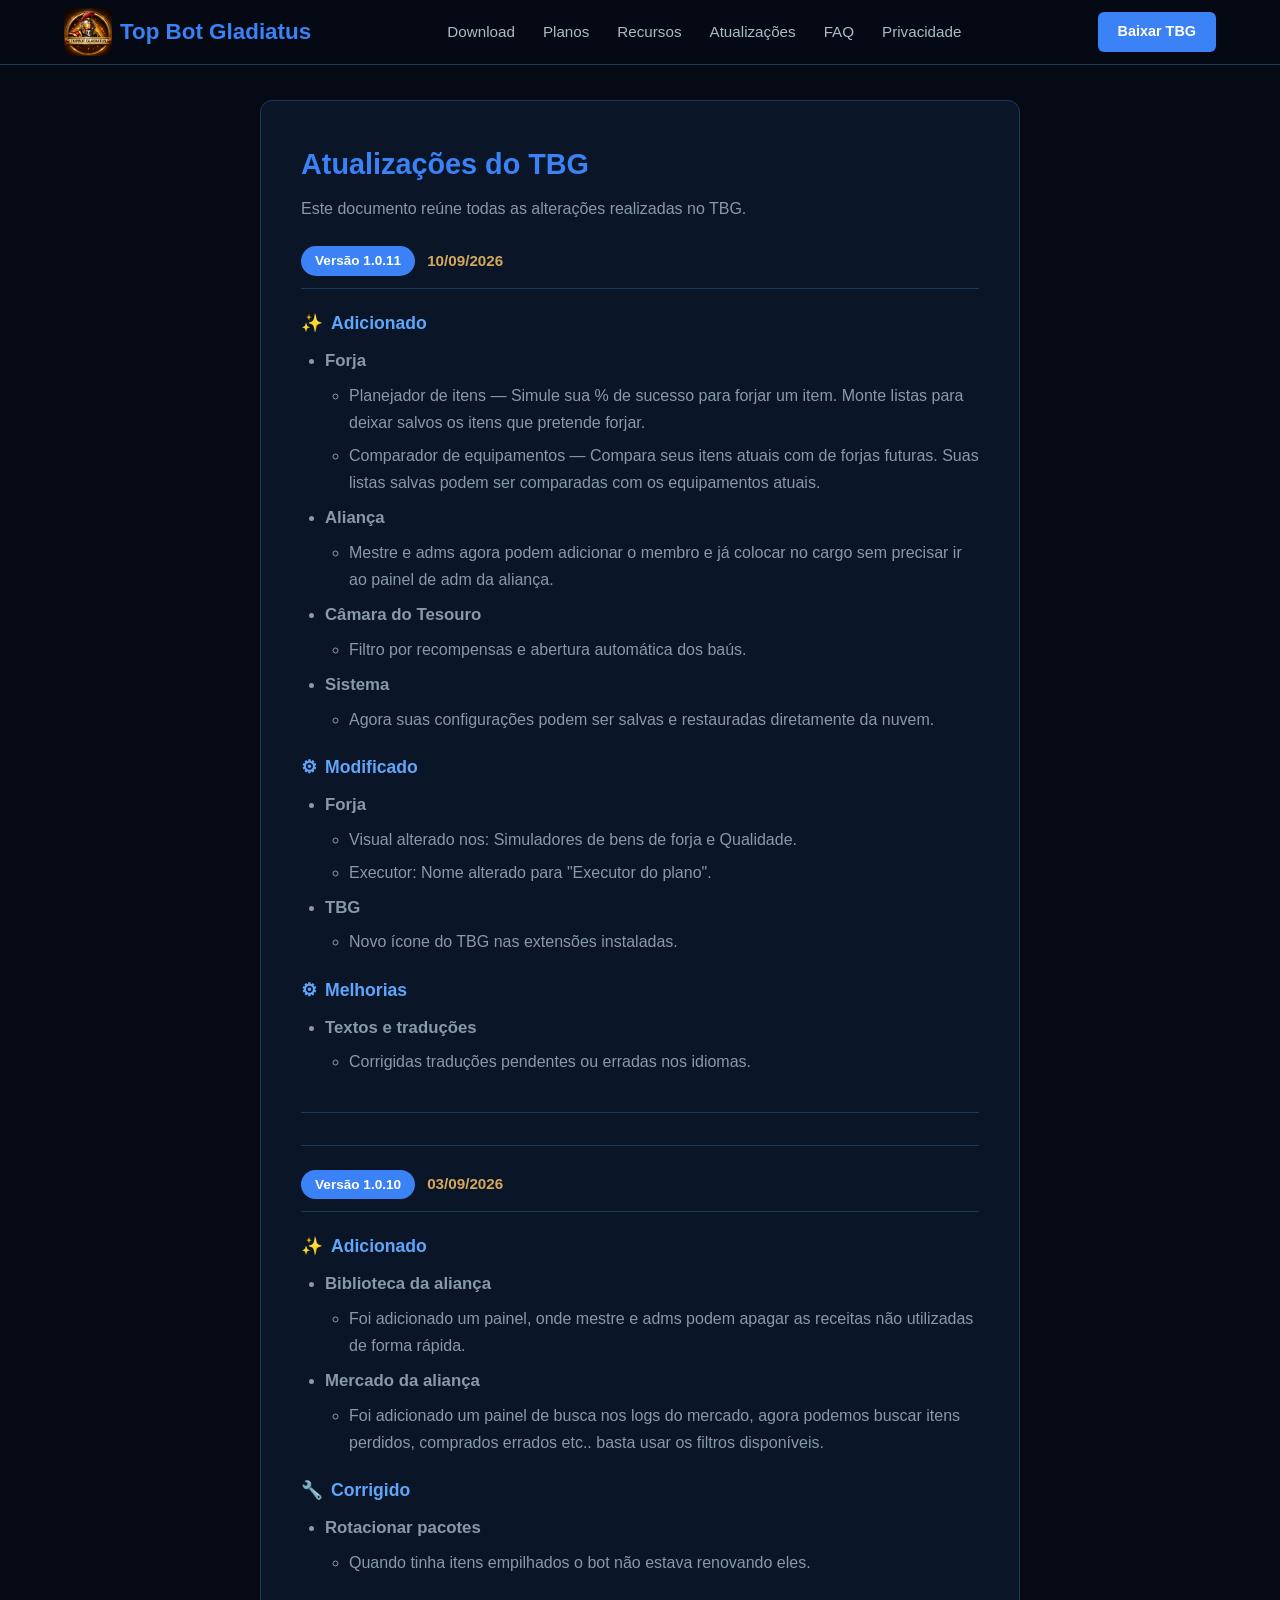
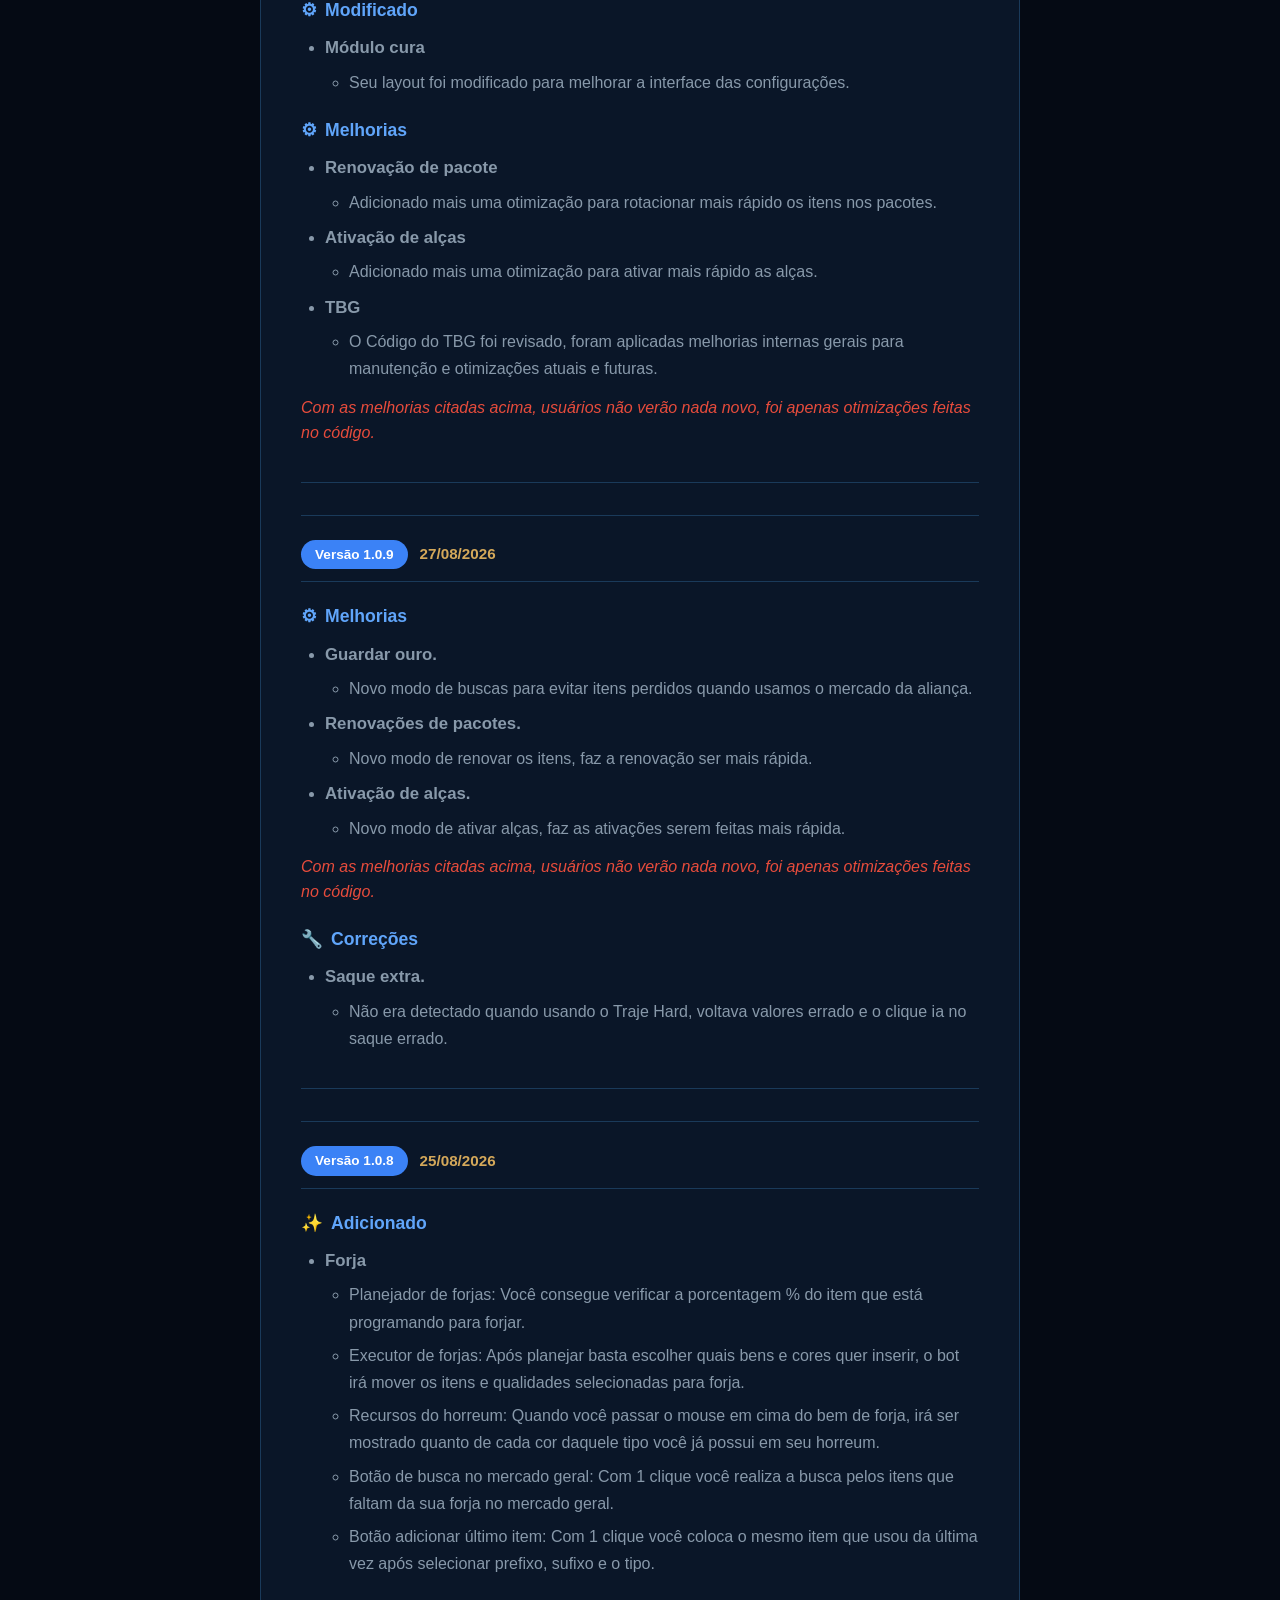
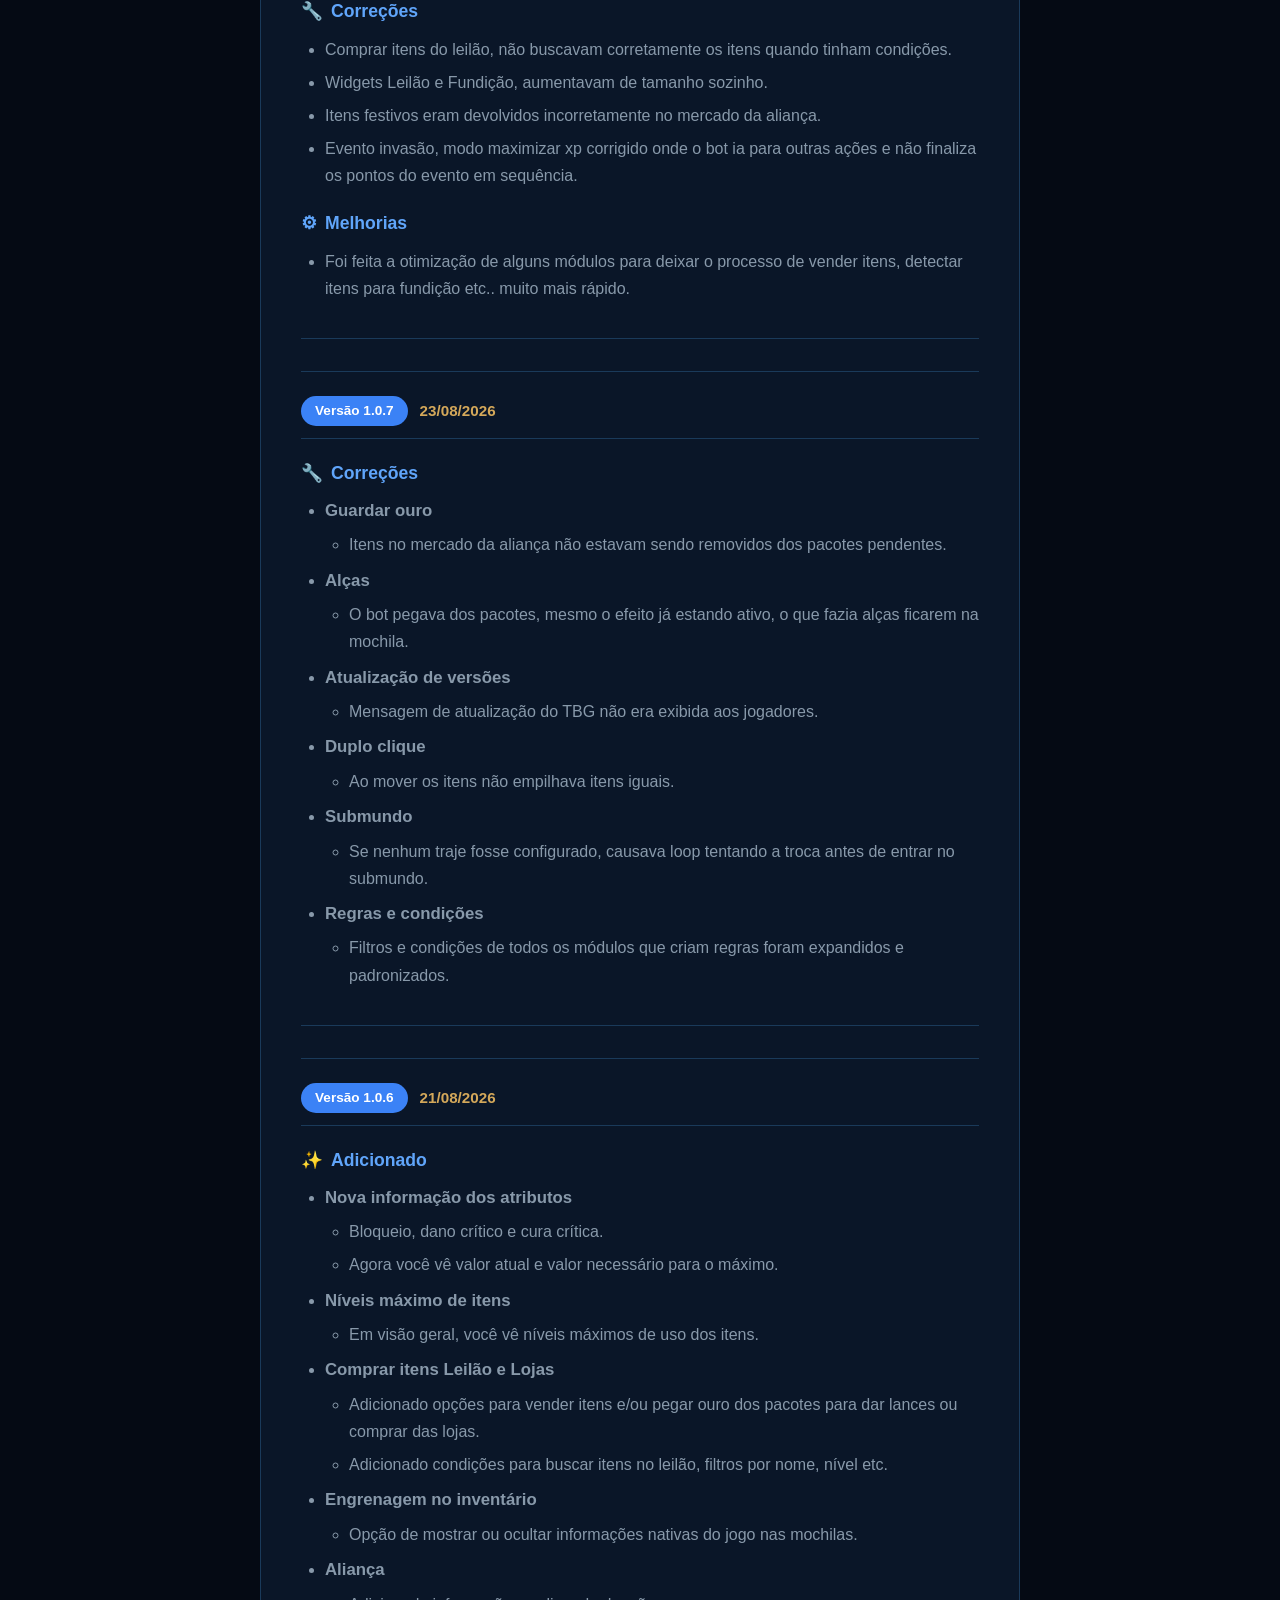
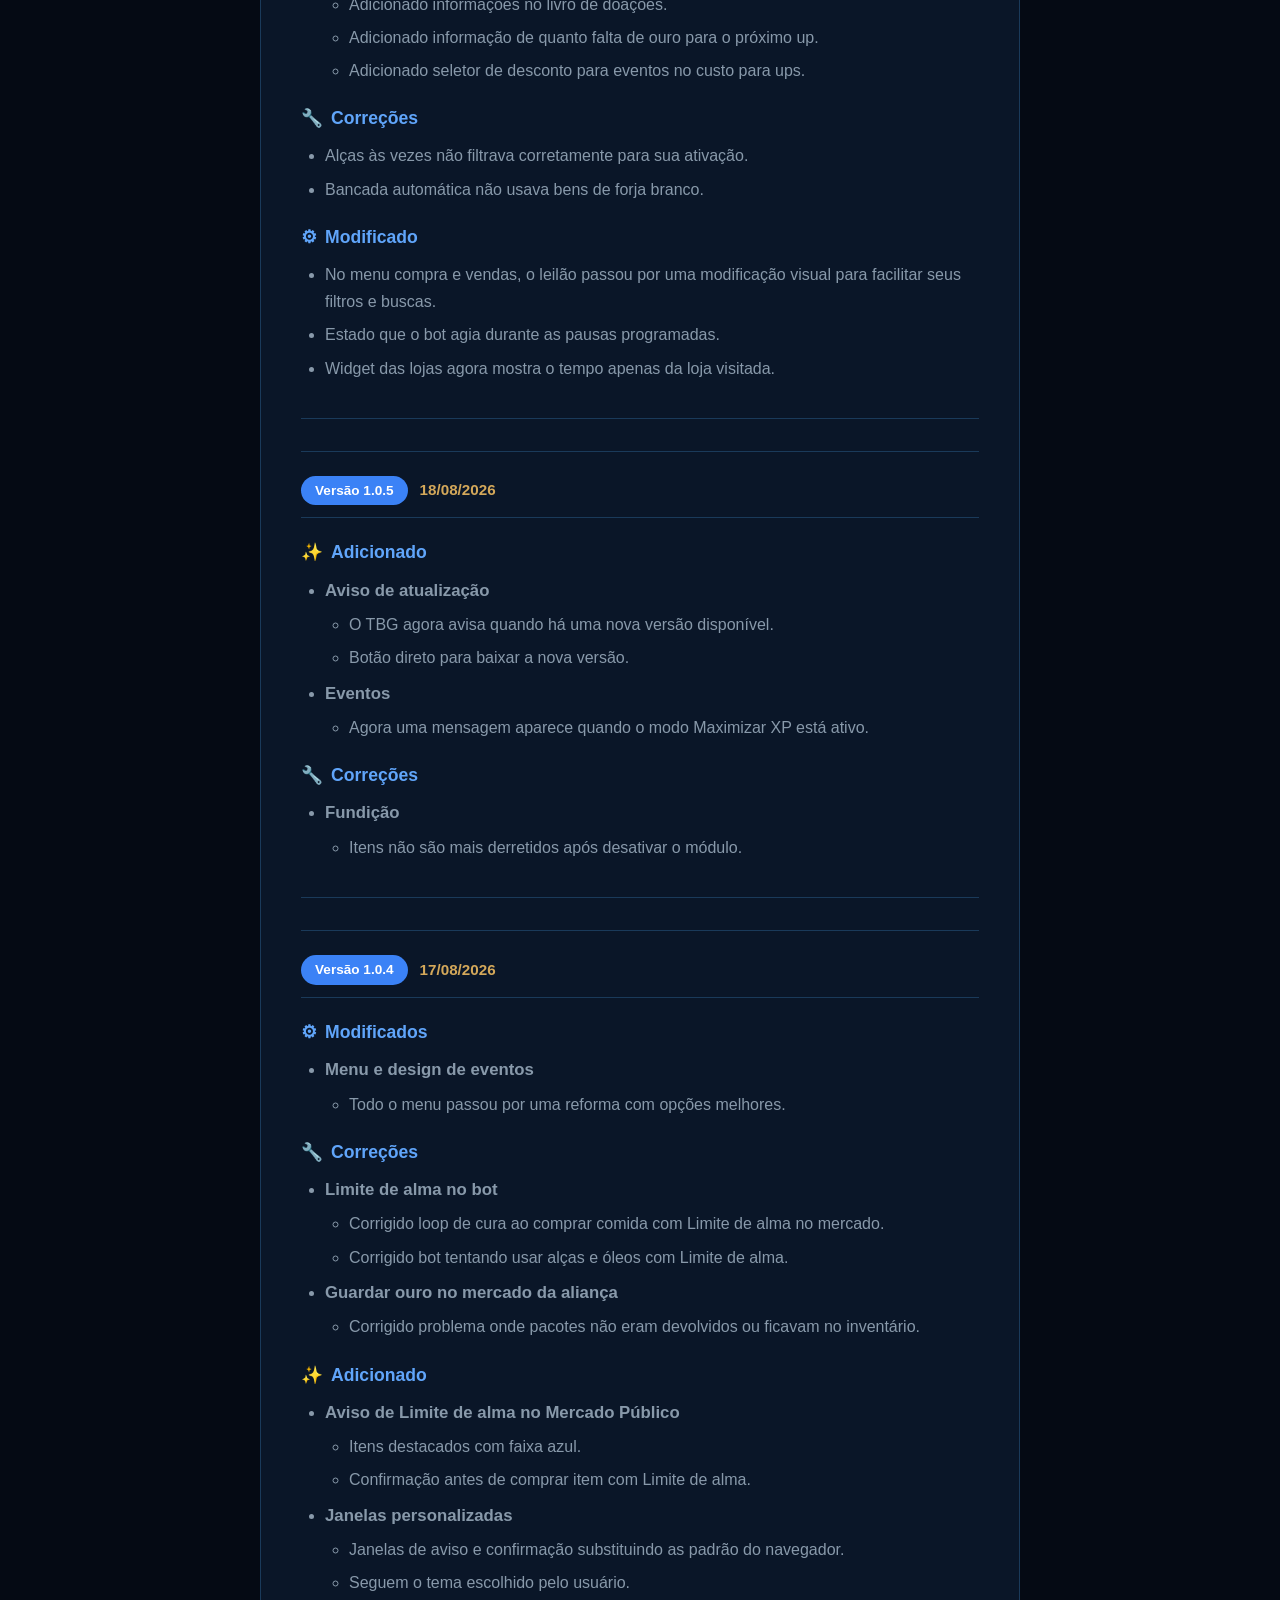
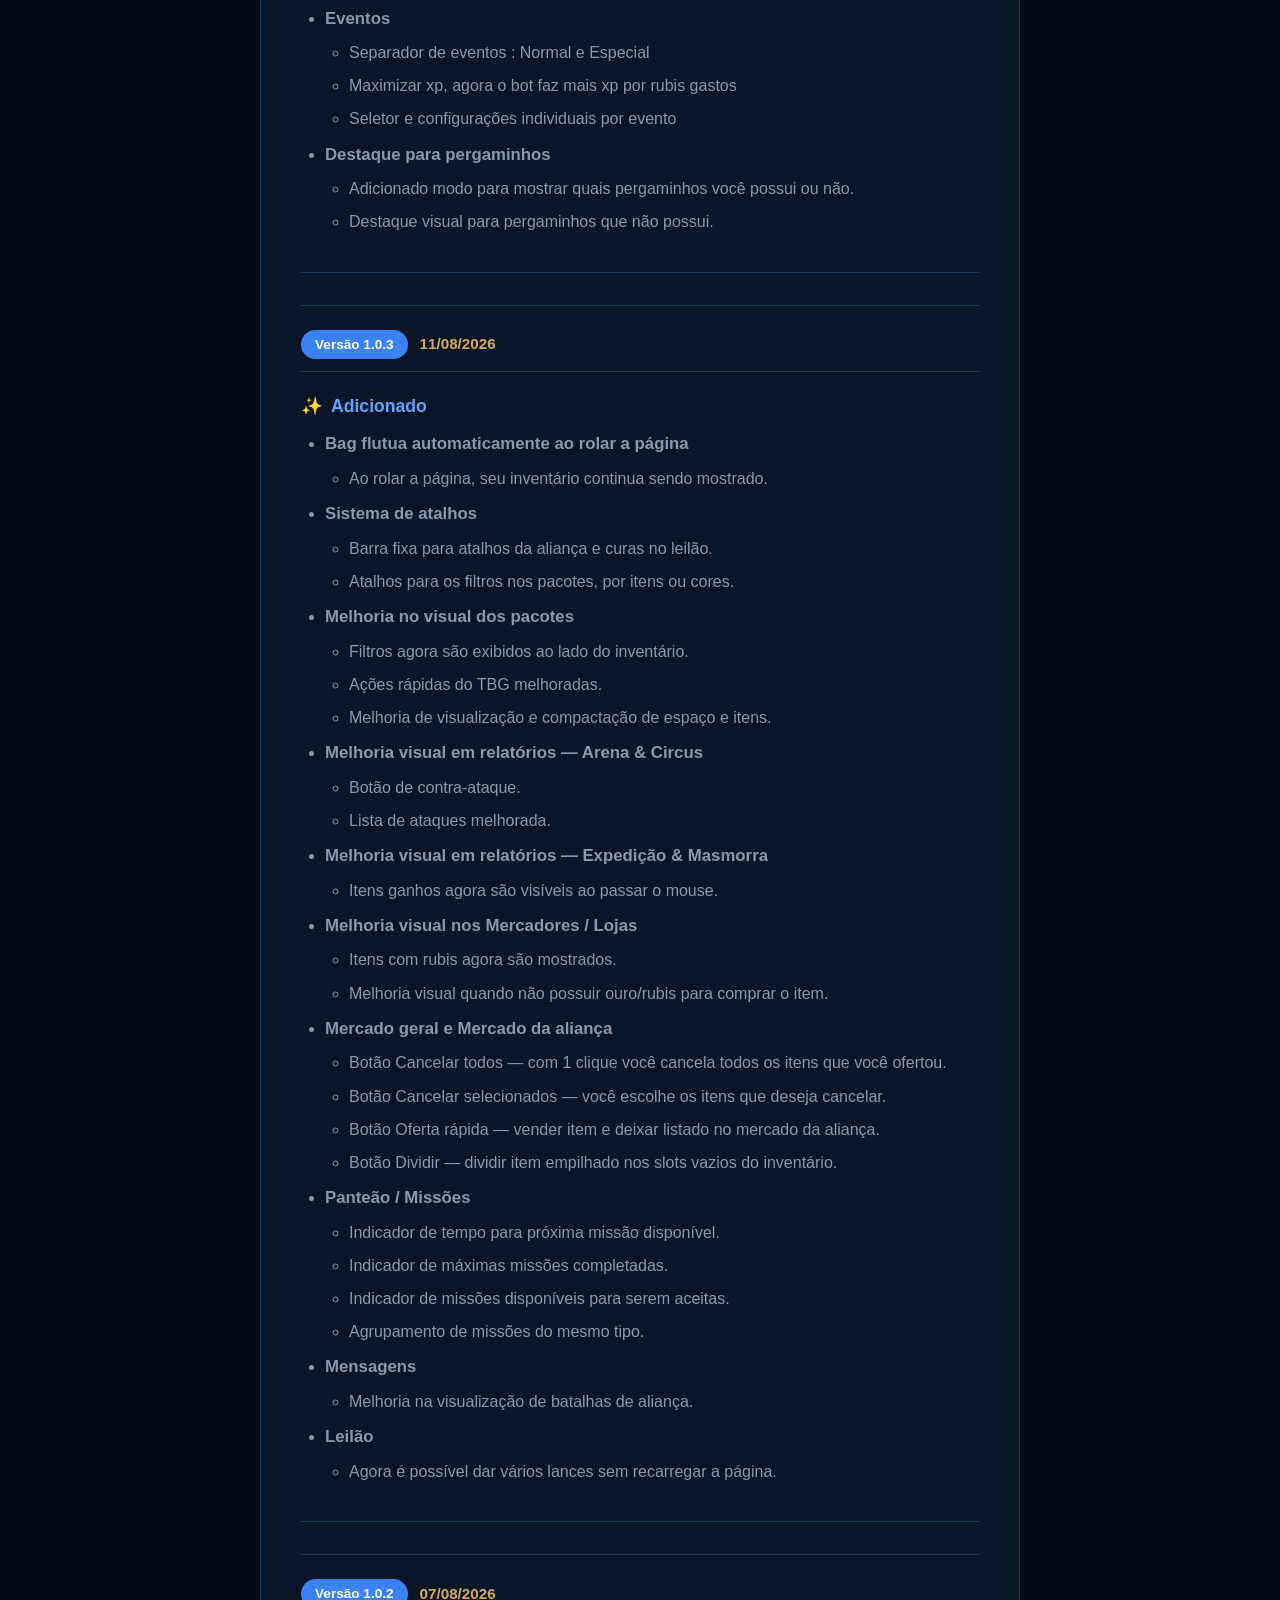
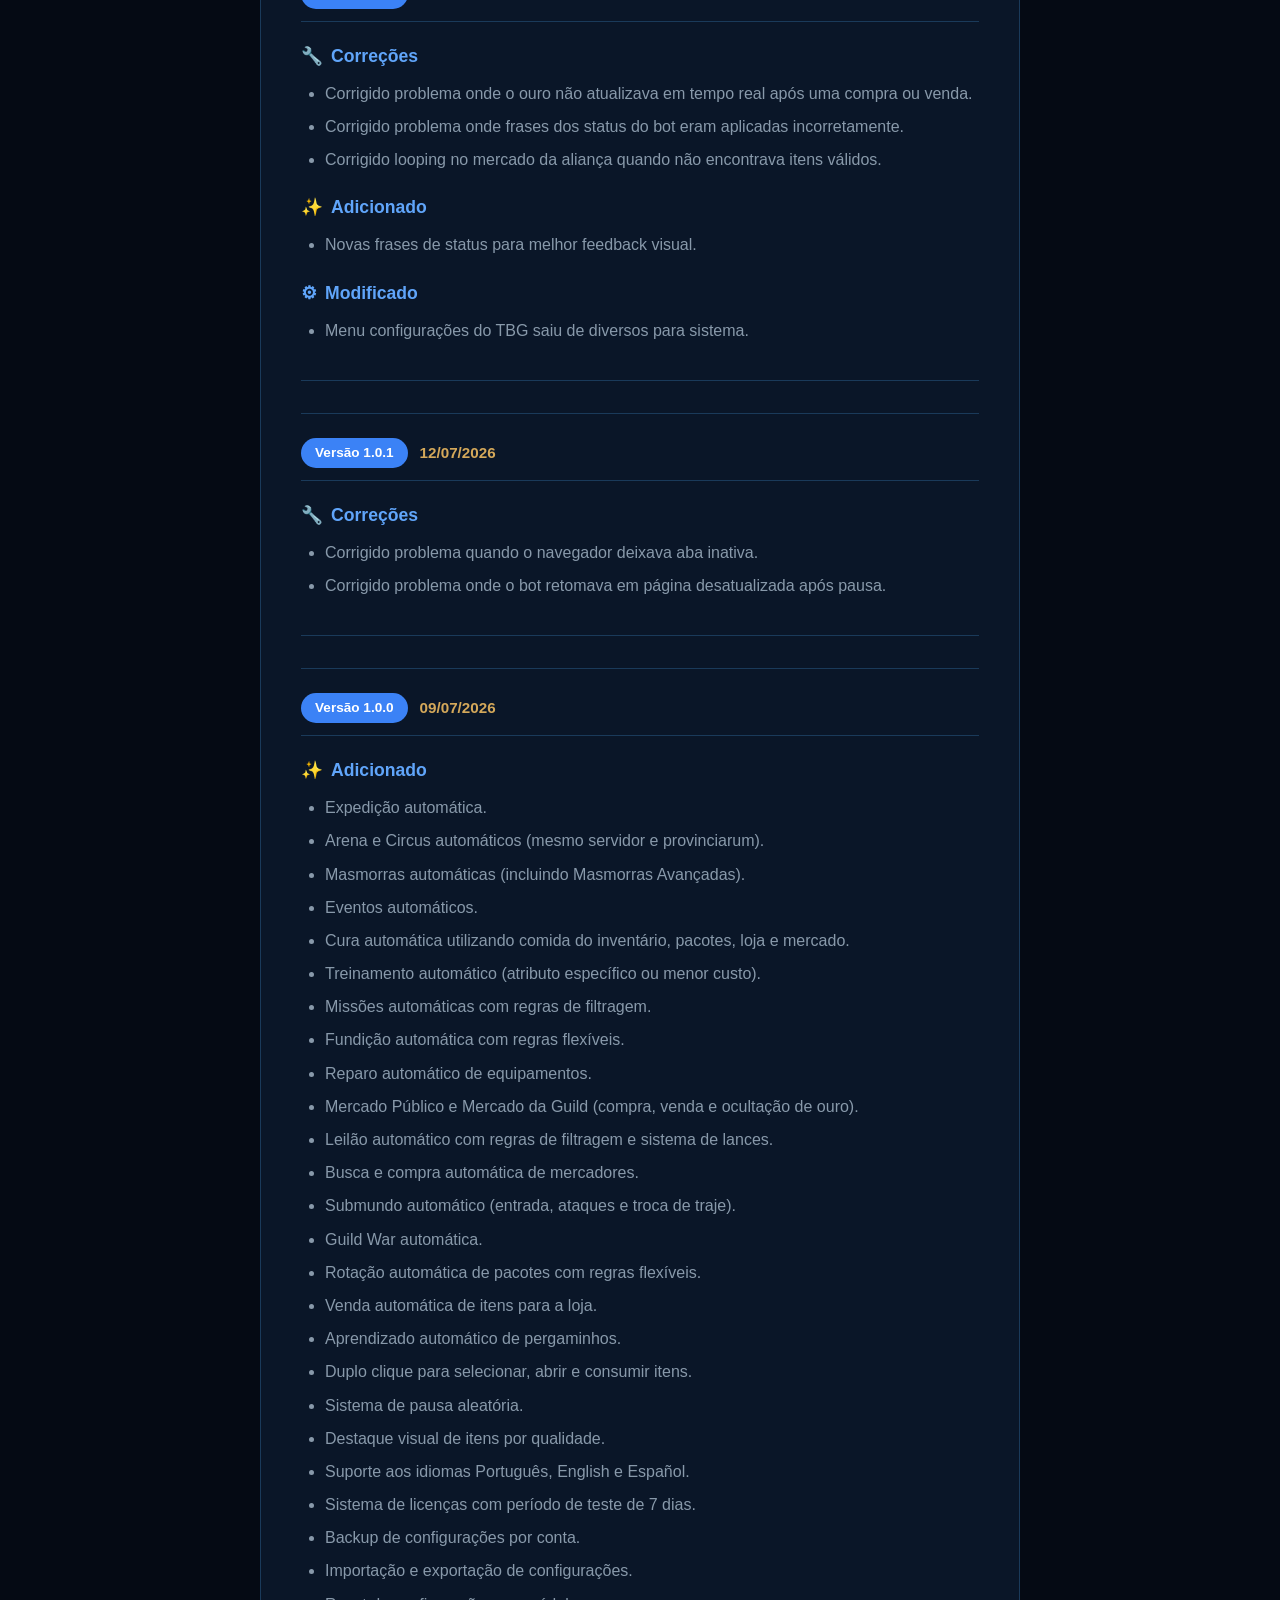
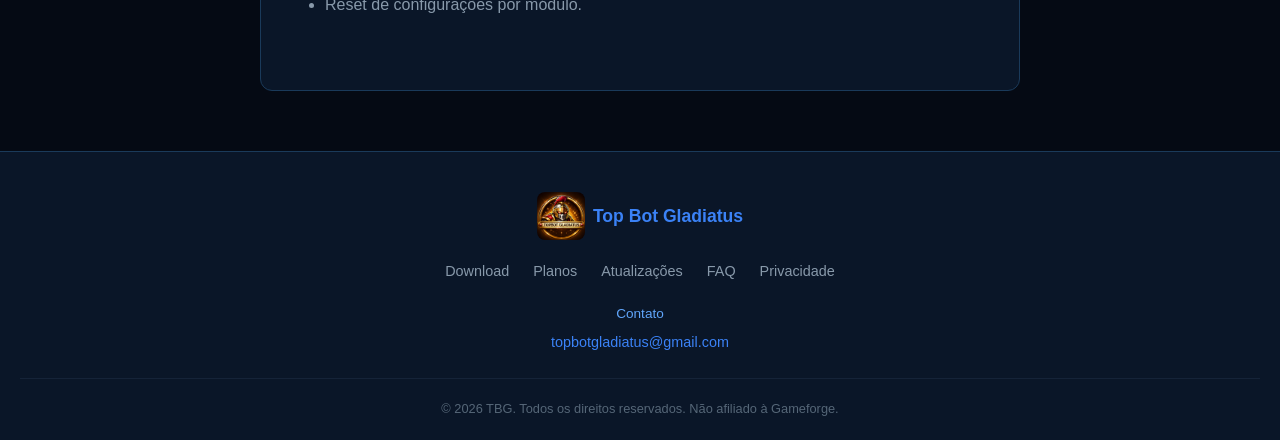
==== commit 3569ea11: "fix: changelog 1.0.11 — remove subnivel Icone redundante em TBG Generated with [Devin](https://devin" ====
--- a/atualizacoes.html
+++ b/atualizacoes.html
@@ -87,11 +87,7 @@
                 </li>
                 <li><strong>TBG</strong>
                     <ul>
-                        <li><strong>Ícone</strong>
-                            <ul>
-                                <li>Novo ícone do TBG nas extensões instaladas.</li>
-                            </ul>
-                        </li>
+                        <li>Novo ícone do TBG nas extensões instaladas.</li>
                     </ul>
                 </li>
             </ul>
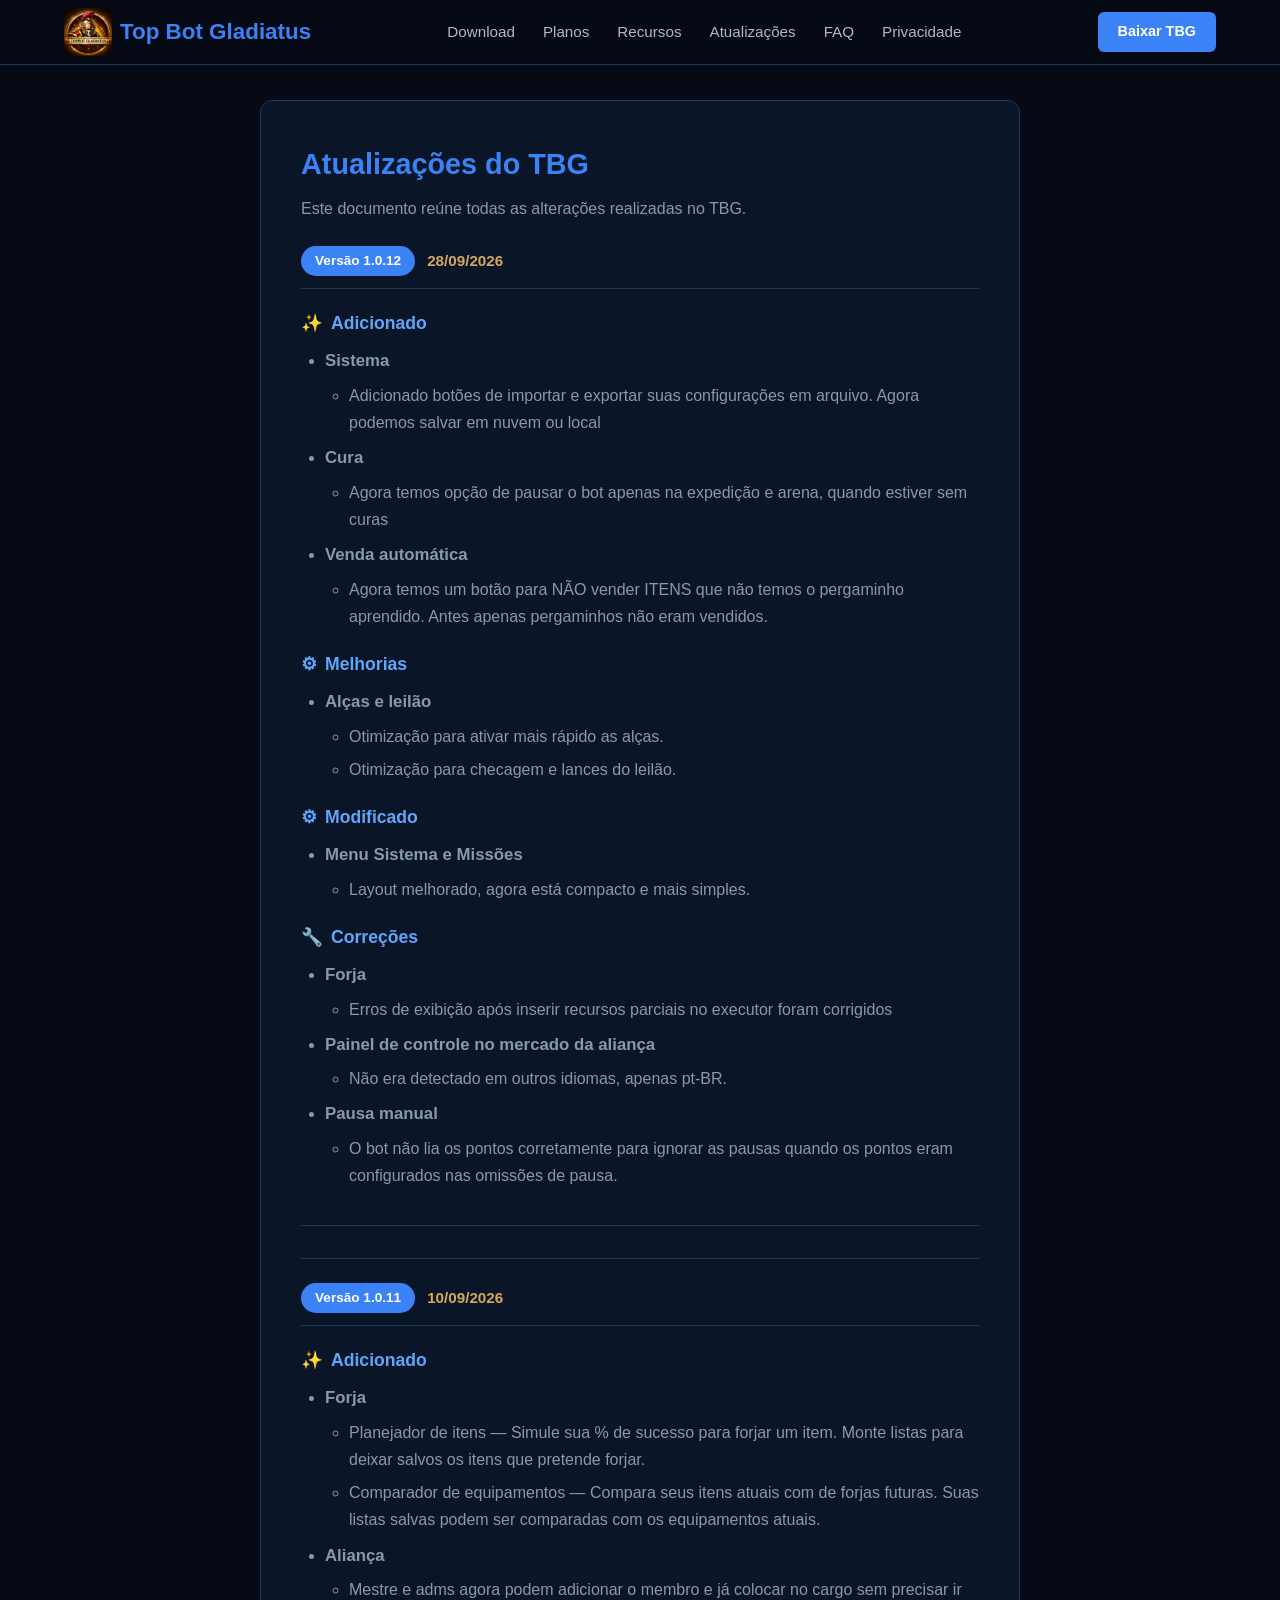
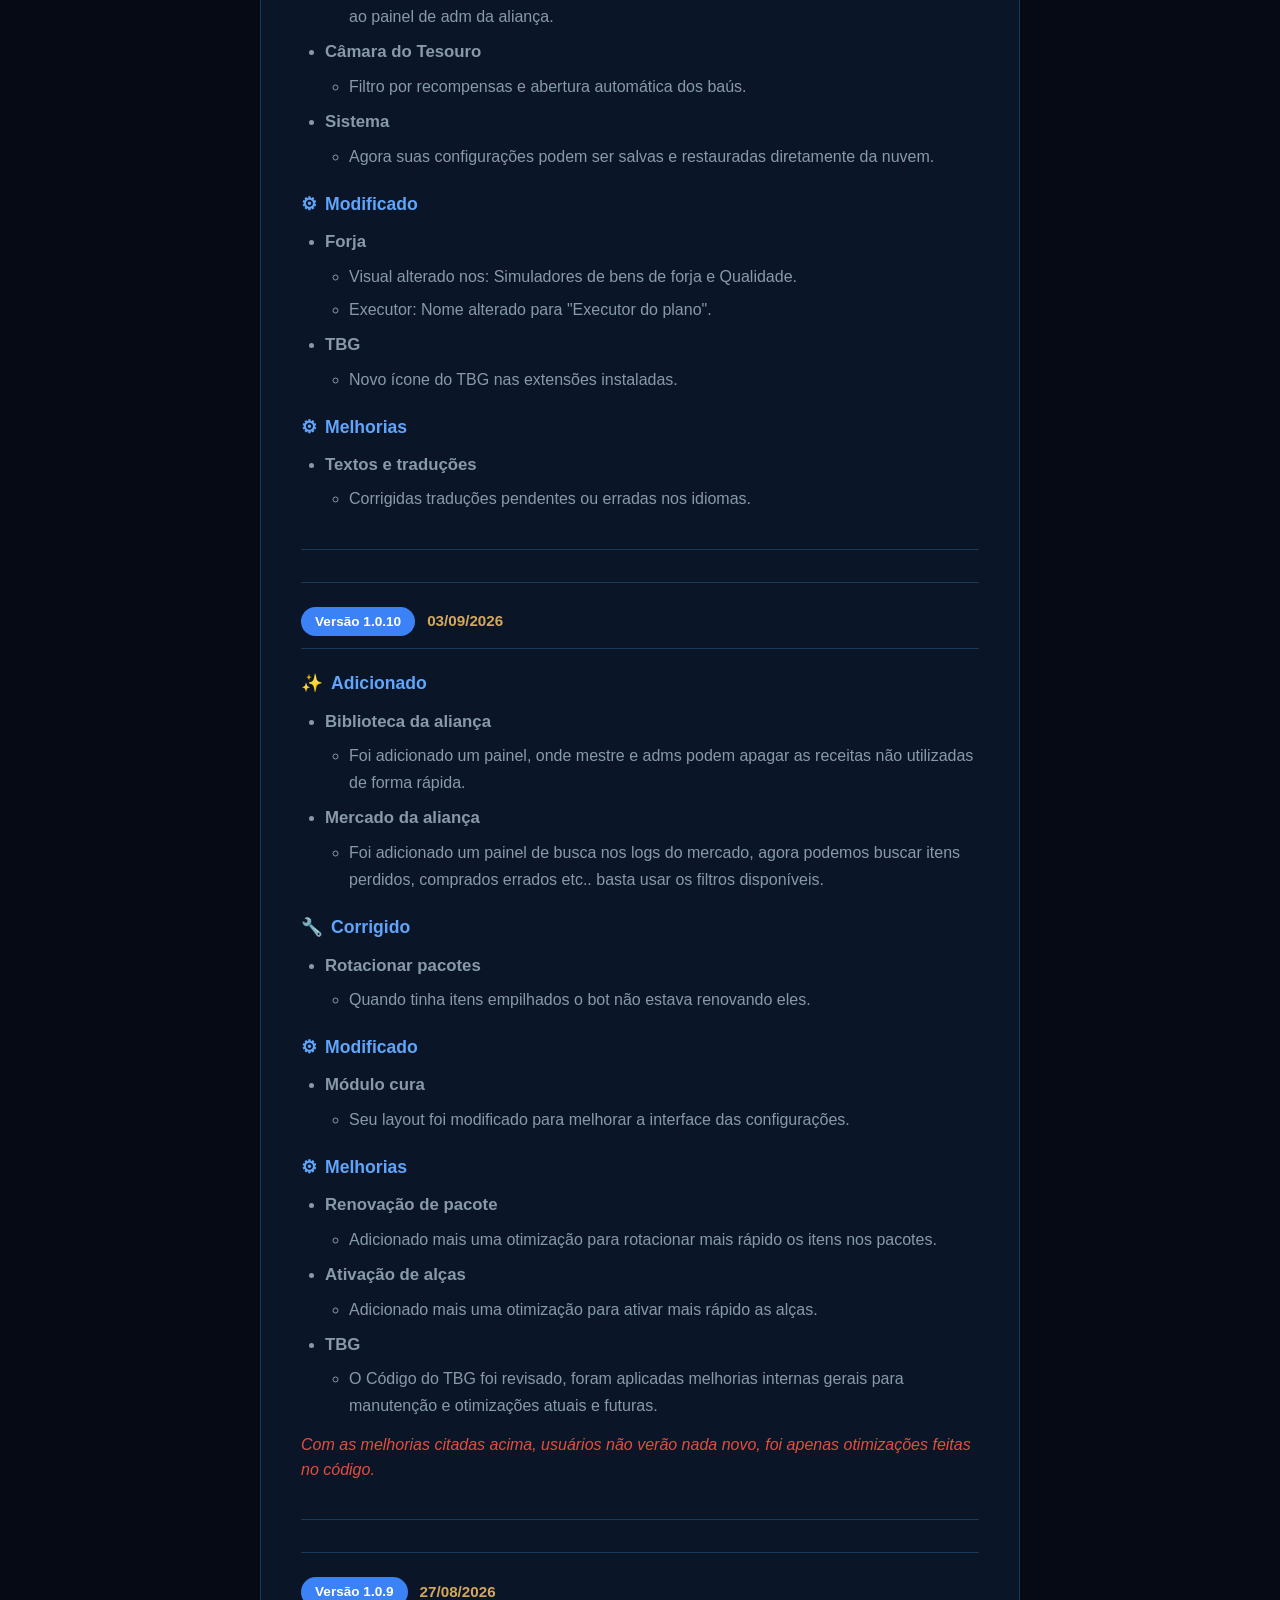
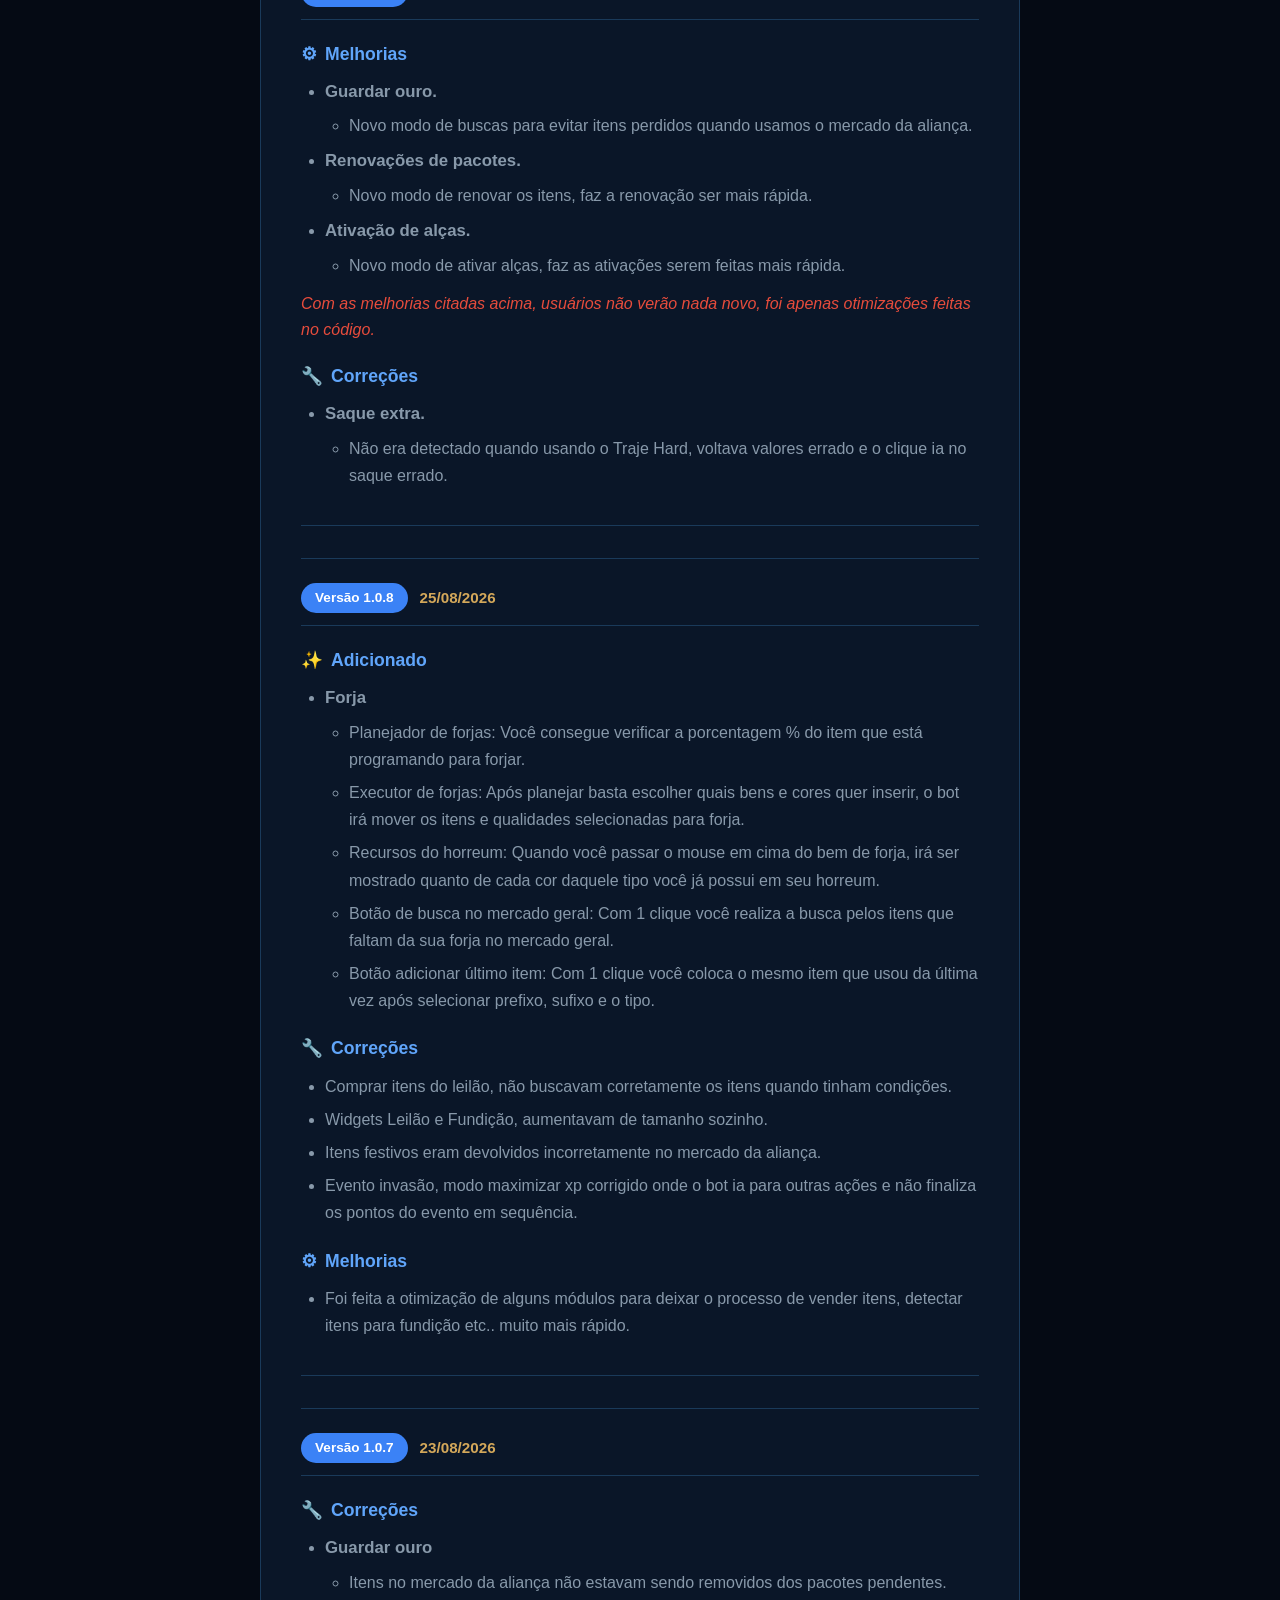
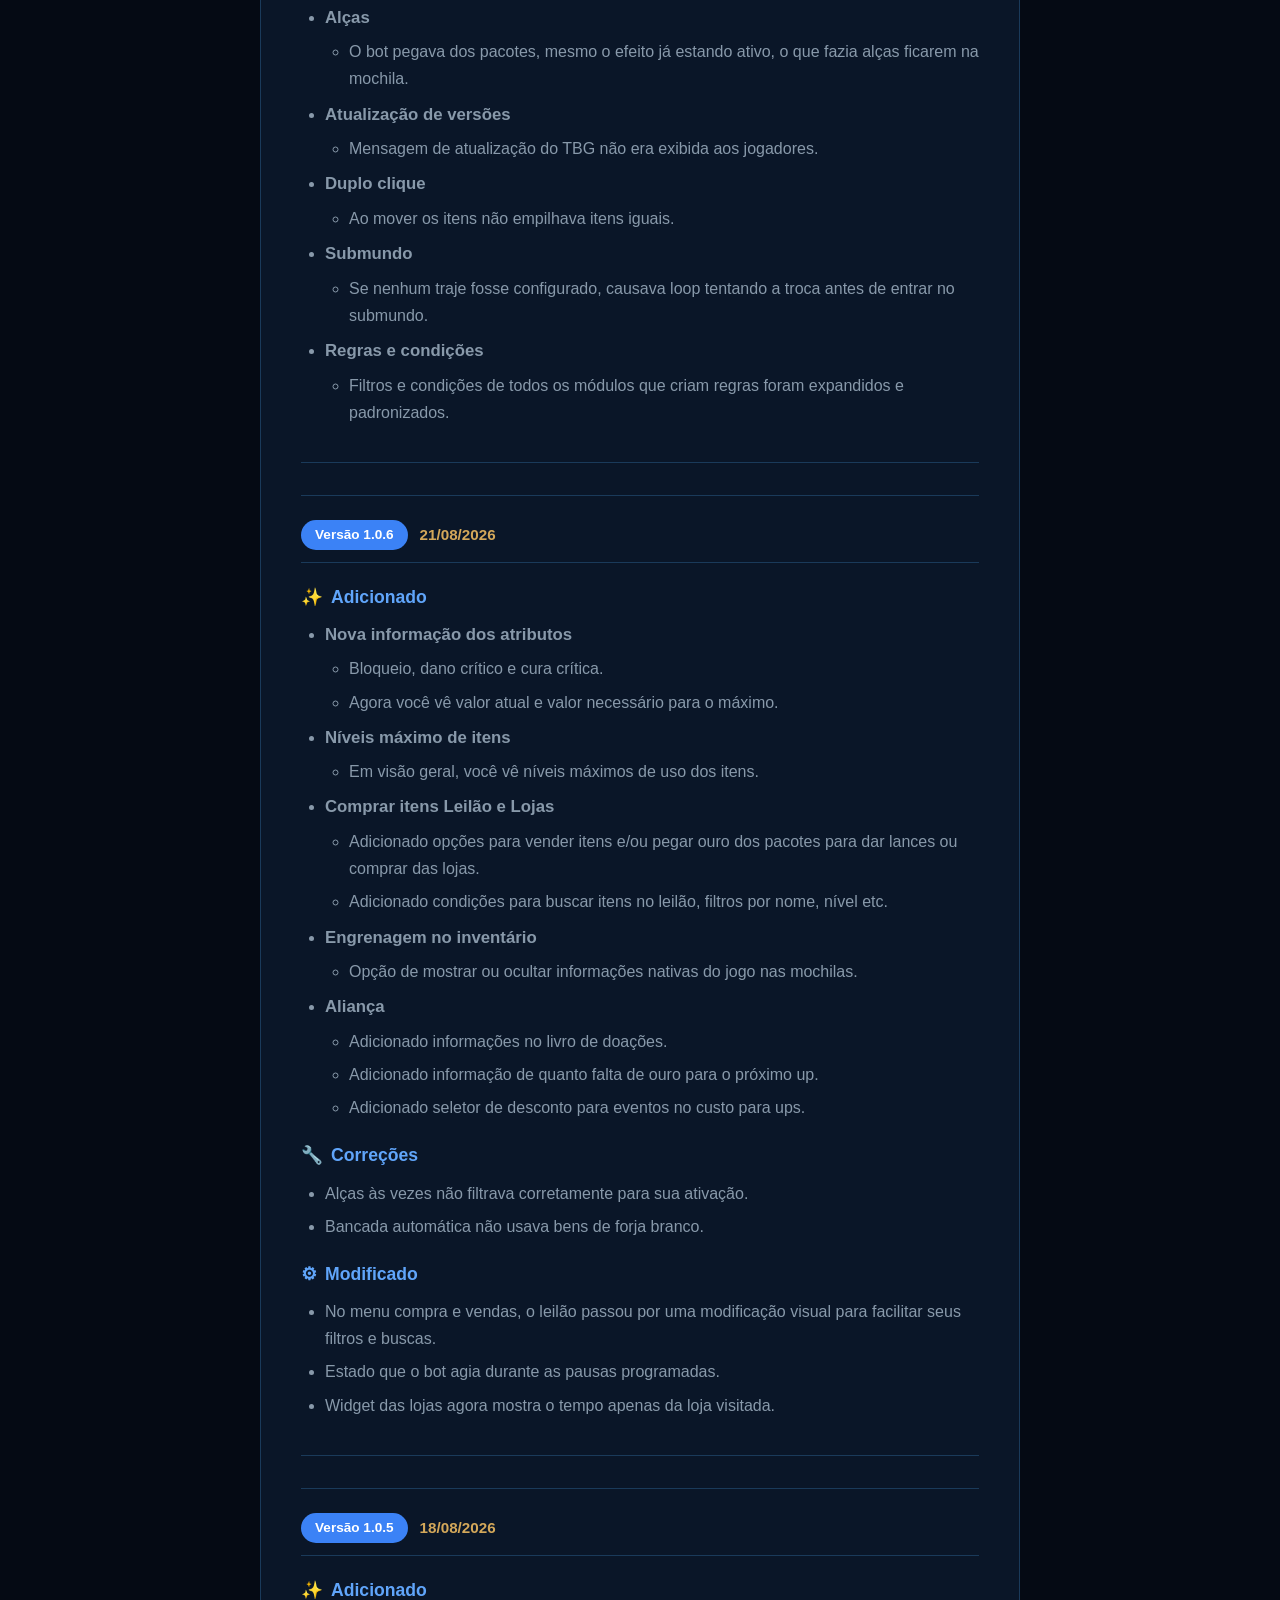
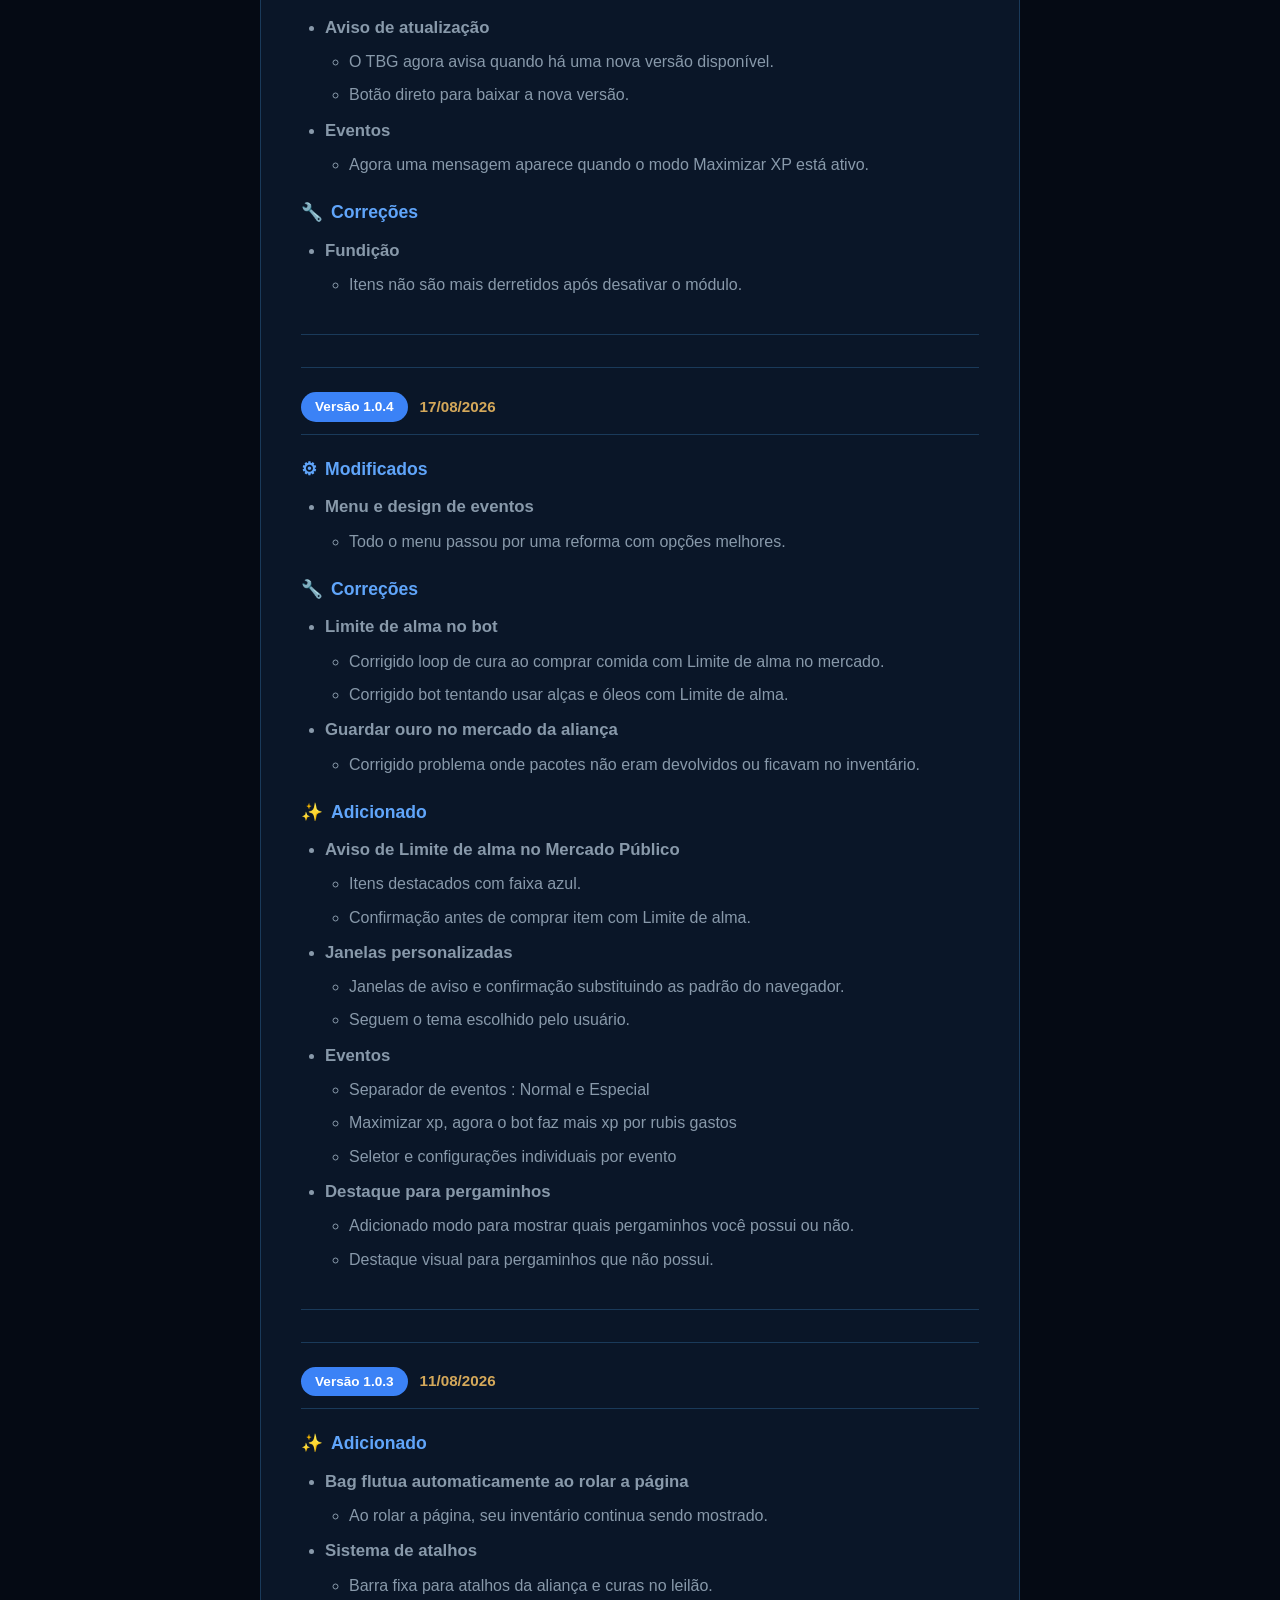
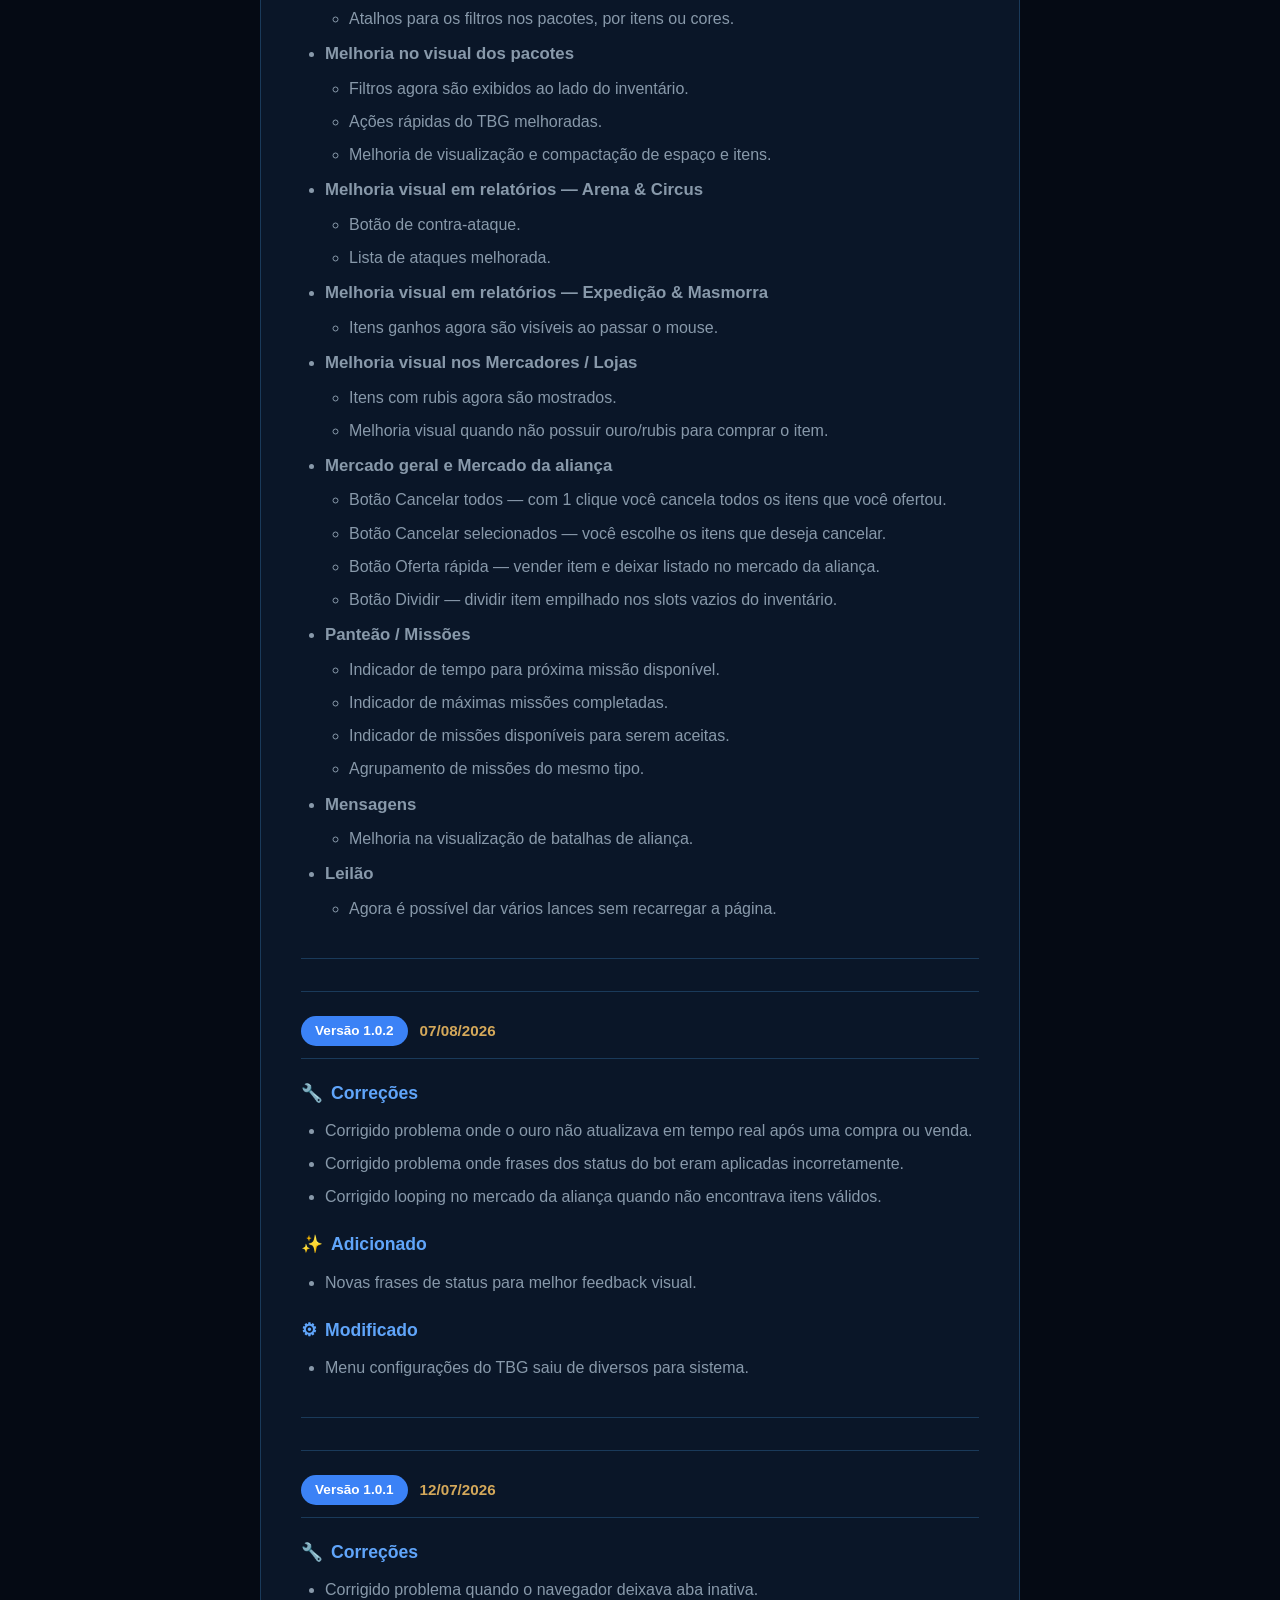
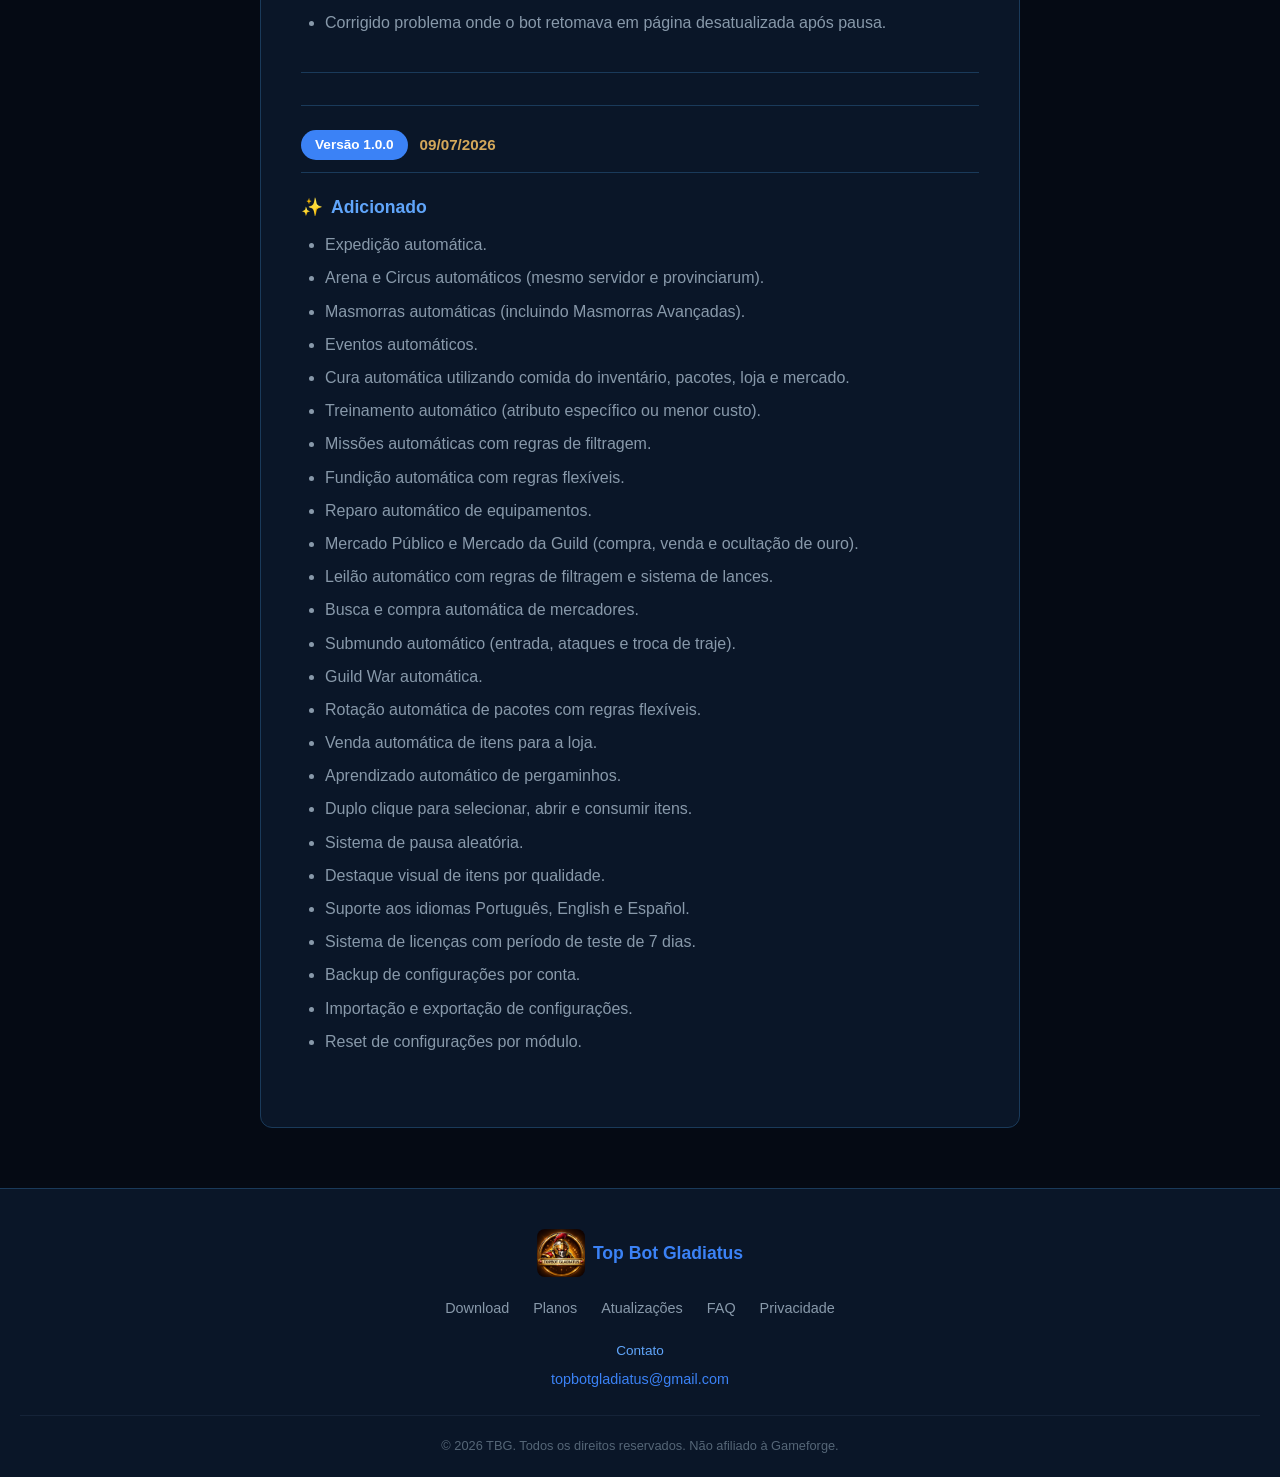
==== commit b3e32fed: "release: v1.0.12 — atualiza download + changelog + zip Generated with [Devin](https://devin.ai)  Co-" ====
--- a/atualizacoes.html
+++ b/atualizacoes.html
@@ -48,6 +48,70 @@
 
         <div class="changelog-version">
             <div class="changelog-version-header">
+                <span class="ver-tag">Versão 1.0.12</span>
+                <span class="ver-date">28/09/2026</span>
+            </div>
+
+            <h2><span class="cat-emoji">✨</span>Adicionado</h2>
+            <ul>
+                <li><strong>Sistema</strong>
+                    <ul>
+                        <li>Adicionado botões de importar e exportar suas configurações em arquivo. Agora podemos salvar em nuvem ou local</li>
+                    </ul>
+                </li>
+                <li><strong>Cura</strong>
+                    <ul>
+                        <li>Agora temos opção de pausar o bot apenas na expedição e arena, quando estiver sem curas</li>
+                    </ul>
+                </li>
+                <li><strong>Venda automática</strong>
+                    <ul>
+                        <li>Agora temos um botão para NÃO vender ITENS que não temos o pergaminho aprendido. Antes apenas pergaminhos não eram vendidos.</li>
+                    </ul>
+                </li>
+            </ul>
+
+            <h2><span class="cat-emoji">&#9881;</span>Melhorias</h2>
+            <ul>
+                <li><strong>Alças e leilão</strong>
+                    <ul>
+                        <li>Otimização para ativar mais rápido as alças.</li>
+                        <li>Otimização para checagem e lances do leilão.</li>
+                    </ul>
+                </li>
+            </ul>
+
+            <h2><span class="cat-emoji">&#9881;</span>Modificado</h2>
+            <ul>
+                <li><strong>Menu Sistema e Missões</strong>
+                    <ul>
+                        <li>Layout melhorado, agora está compacto e mais simples.</li>
+                    </ul>
+                </li>
+            </ul>
+
+            <h2><span class="cat-emoji">&#128295;</span>Correções</h2>
+            <ul>
+                <li><strong>Forja</strong>
+                    <ul>
+                        <li>Erros de exibição após inserir recursos parciais no executor foram corrigidos</li>
+                    </ul>
+                </li>
+                <li><strong>Painel de controle no mercado da aliança</strong>
+                    <ul>
+                        <li>Não era detectado em outros idiomas, apenas pt-BR.</li>
+                    </ul>
+                </li>
+                <li><strong>Pausa manual</strong>
+                    <ul>
+                        <li>O bot não lia os pontos corretamente para ignorar as pausas quando os pontos eram configurados nas omissões de pausa.</li>
+                    </ul>
+                </li>
+            </ul>
+        </div>
+
+        <div class="changelog-version">
+            <div class="changelog-version-header">
                 <span class="ver-tag">Versão 1.0.11</span>
                 <span class="ver-date">10/09/2026</span>
             </div>
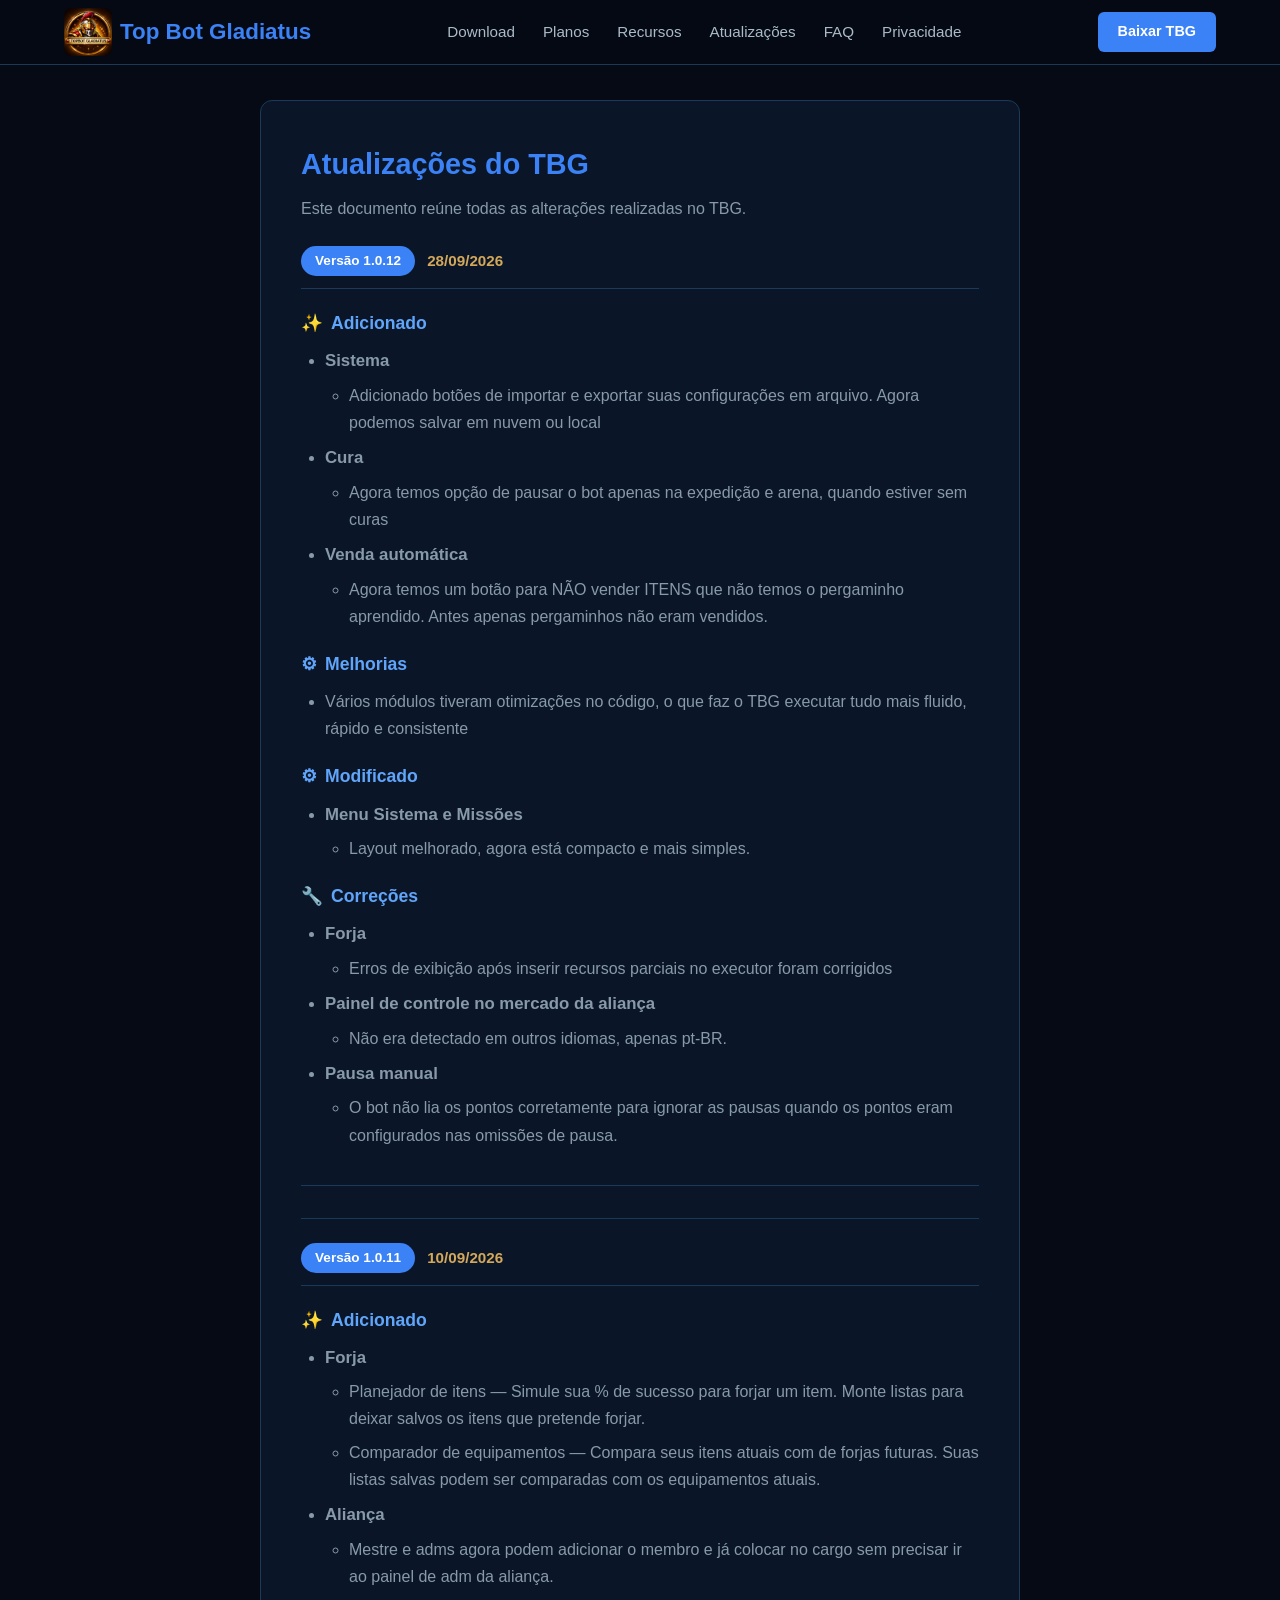
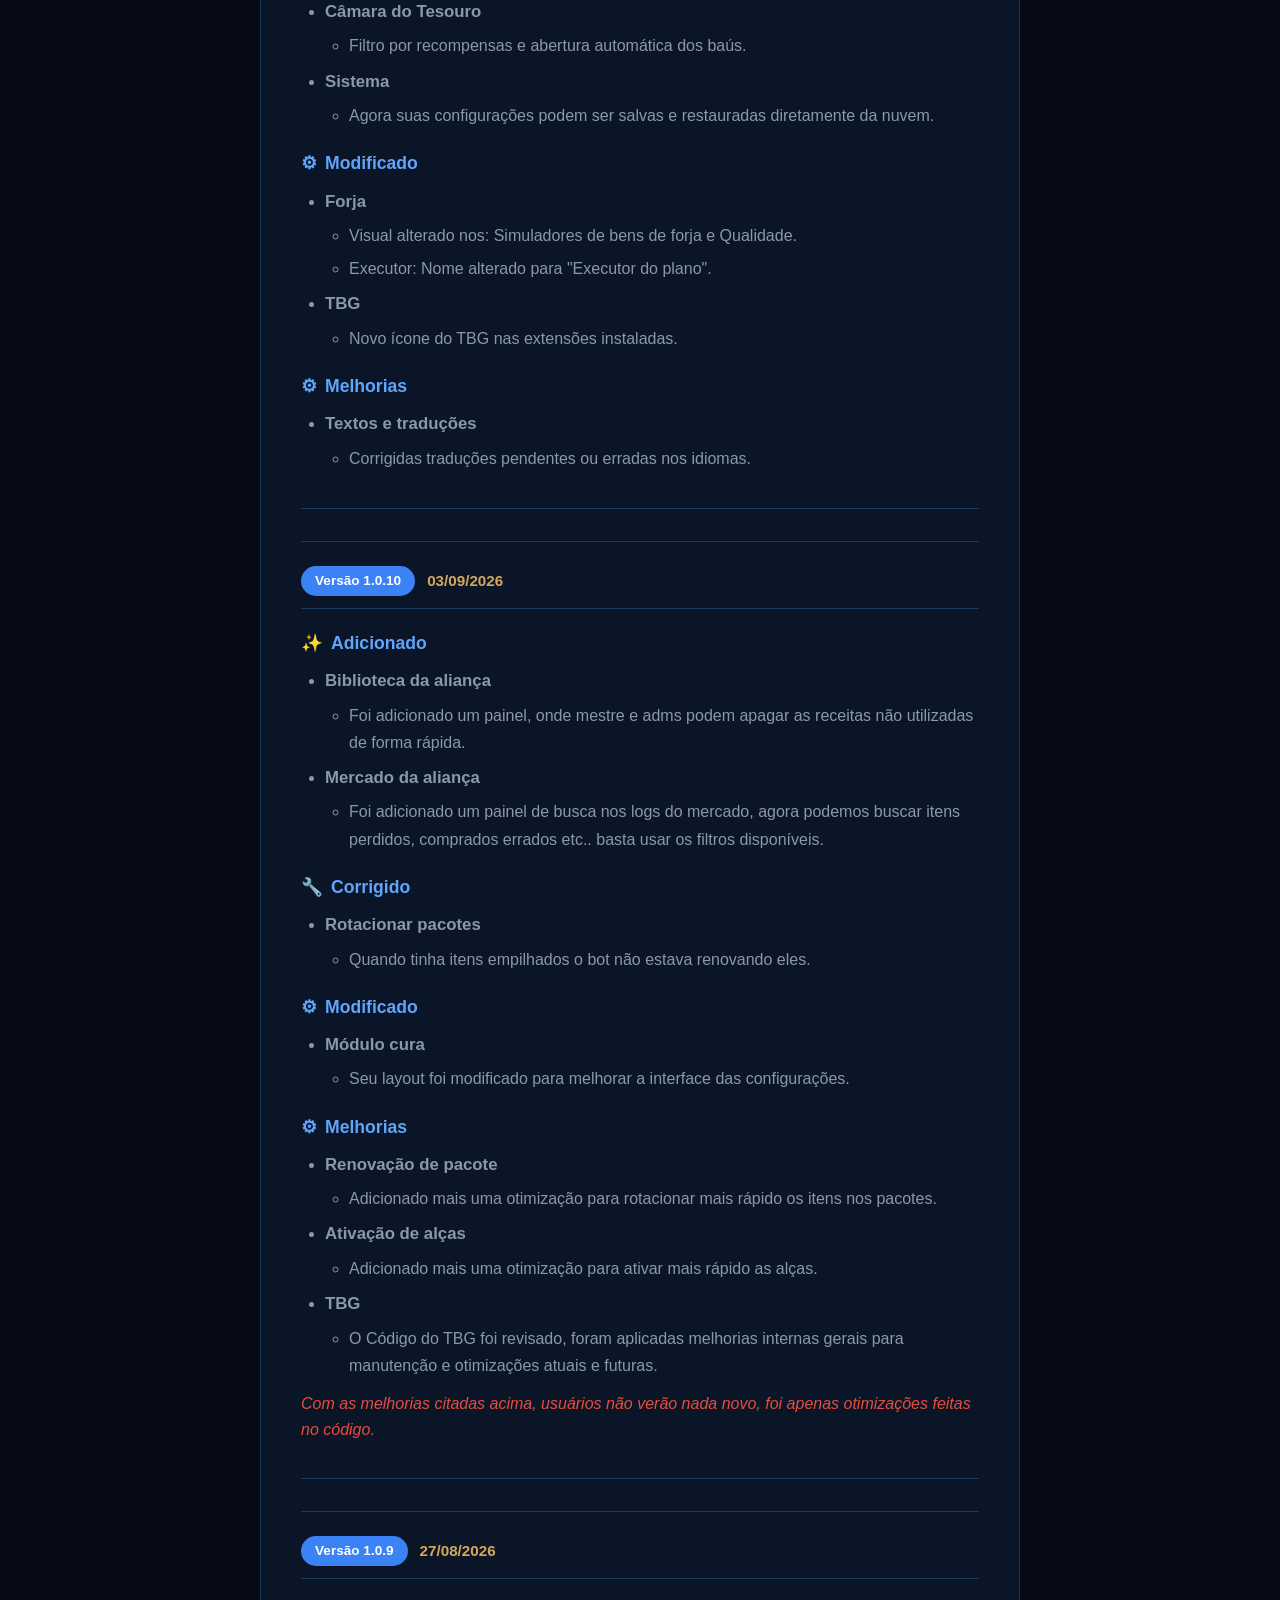
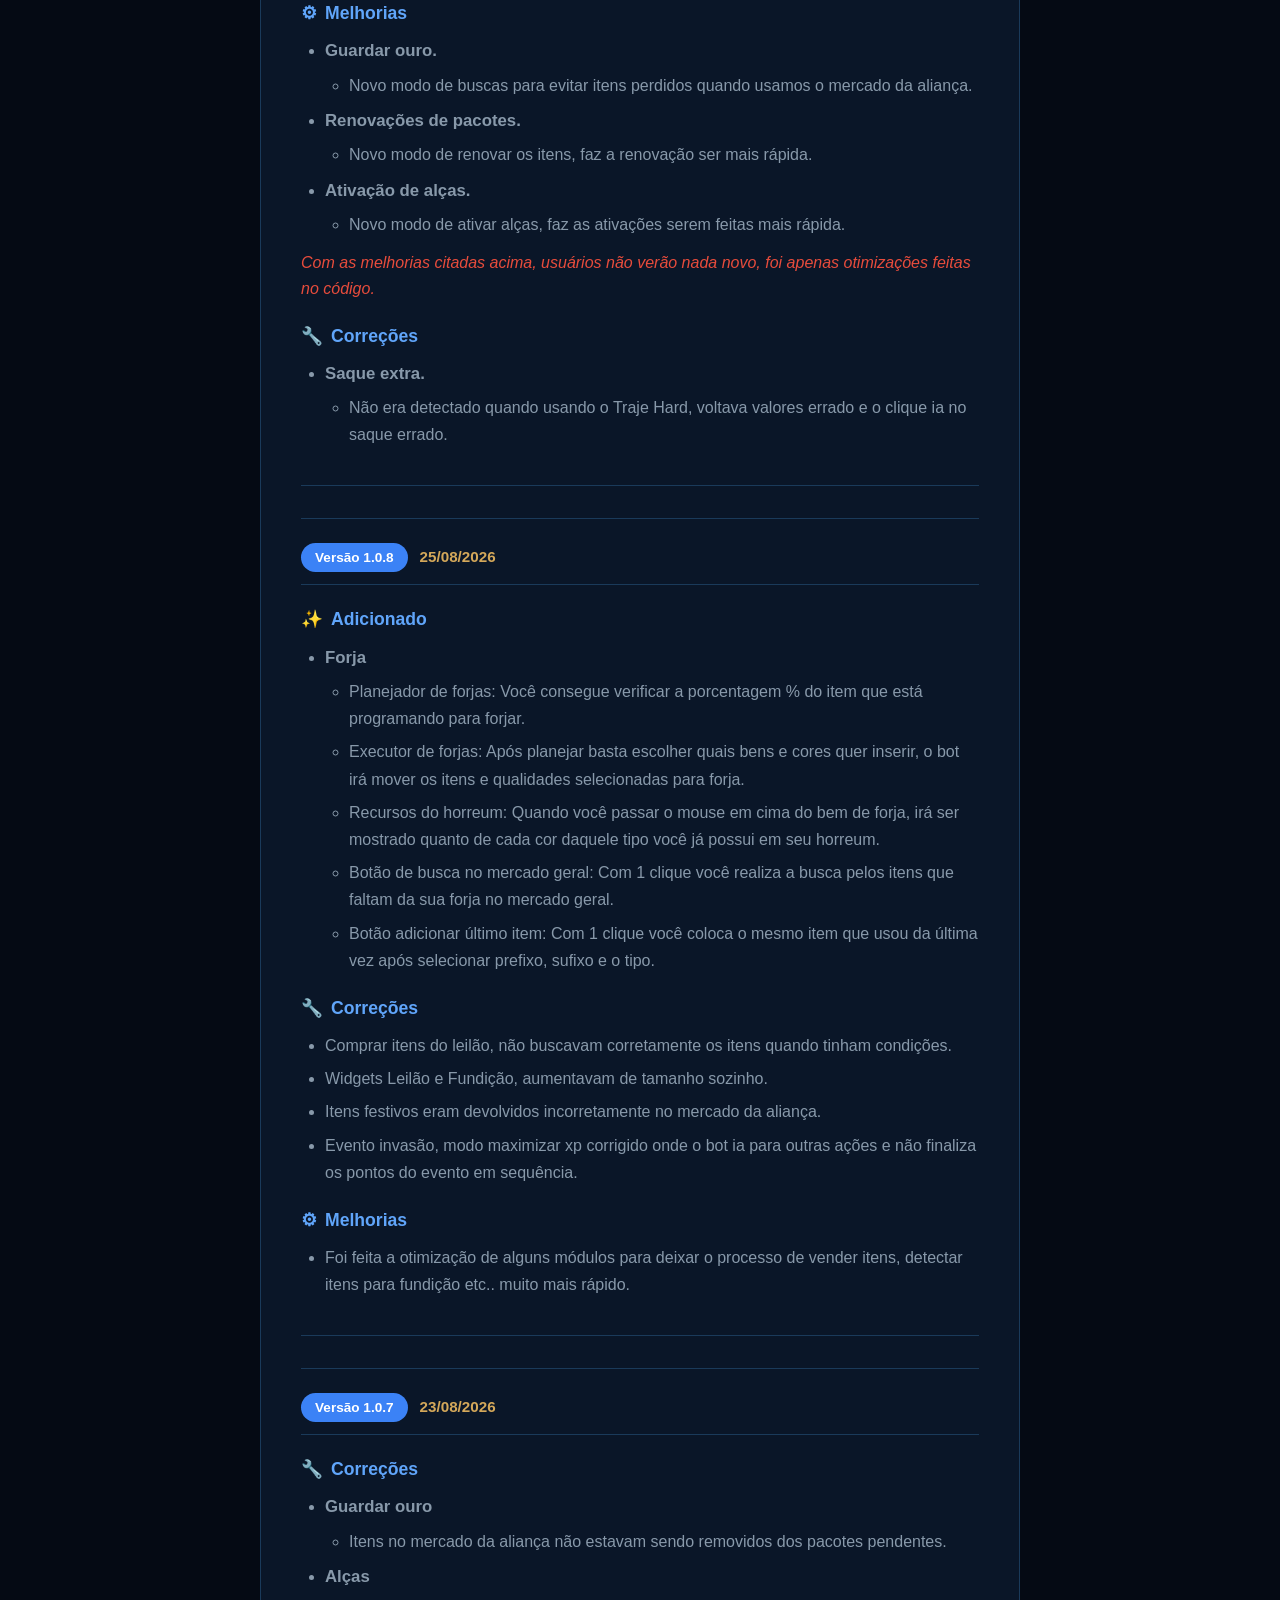
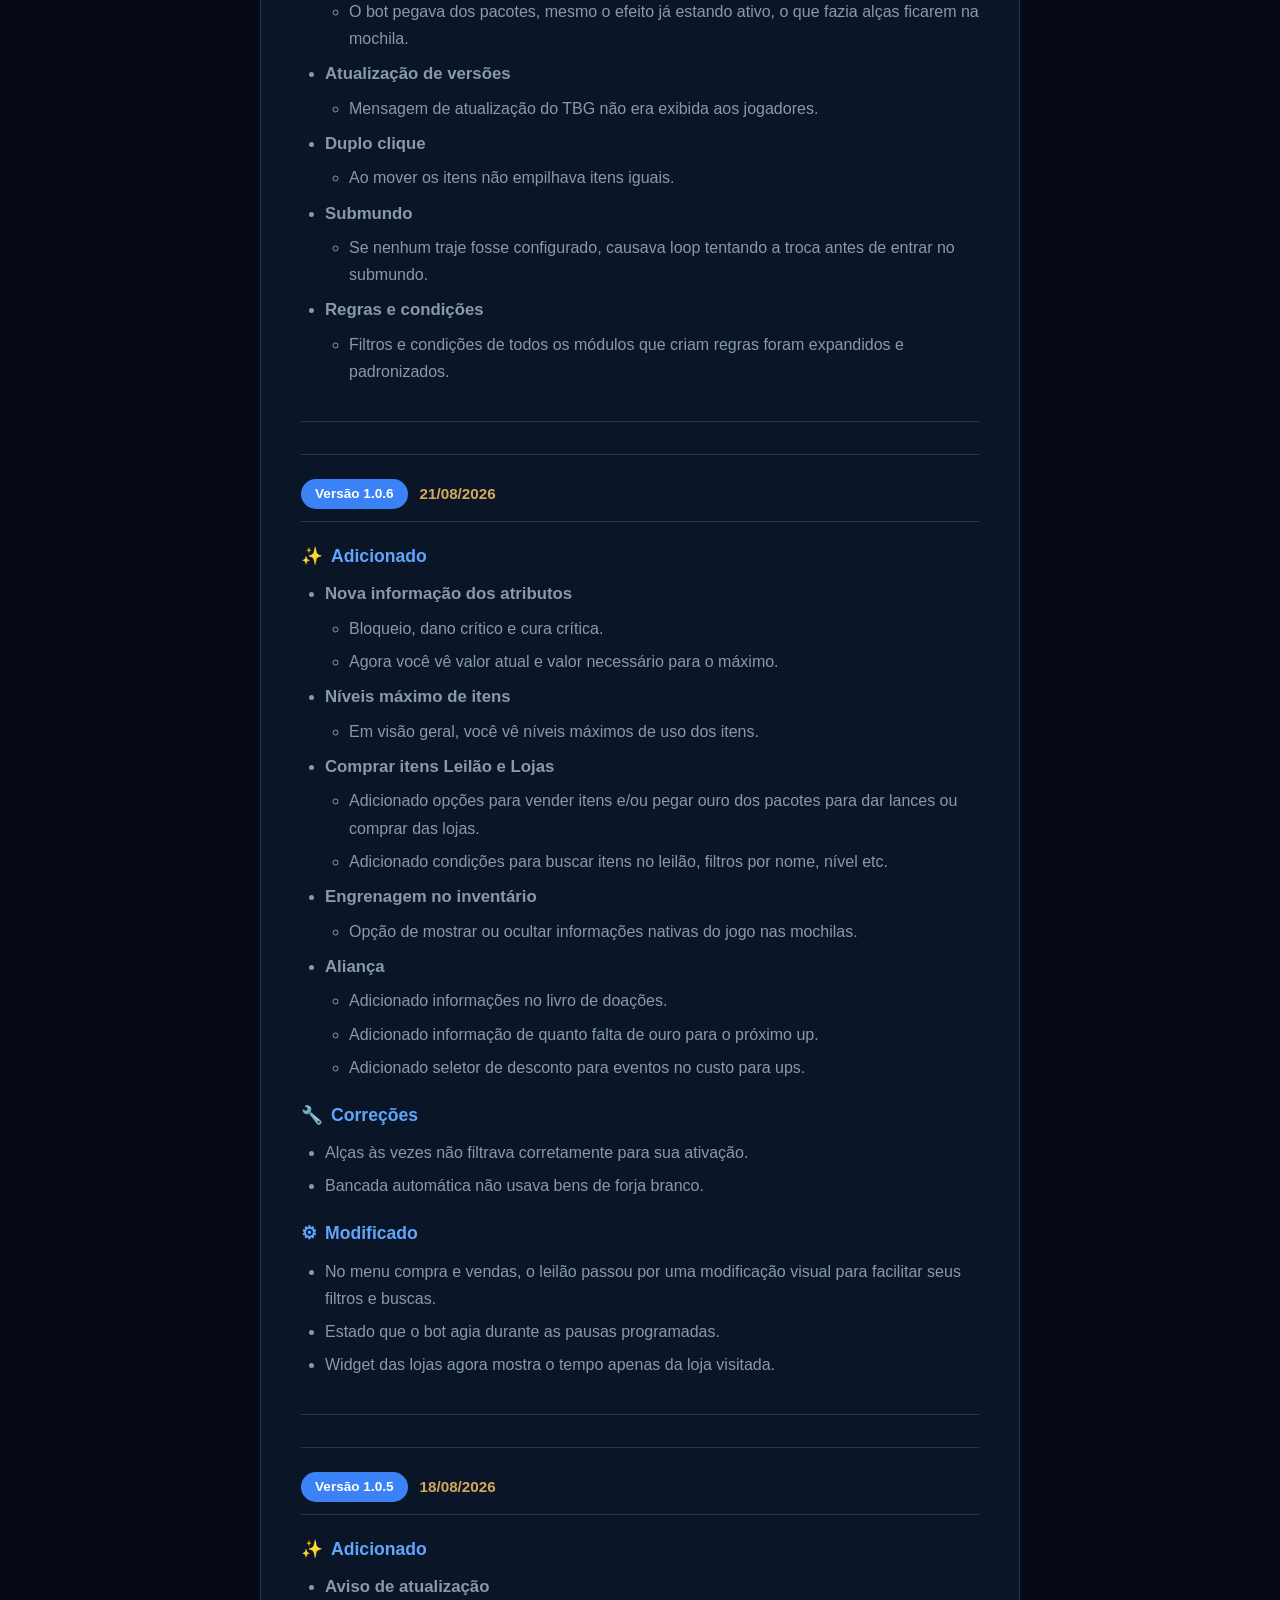
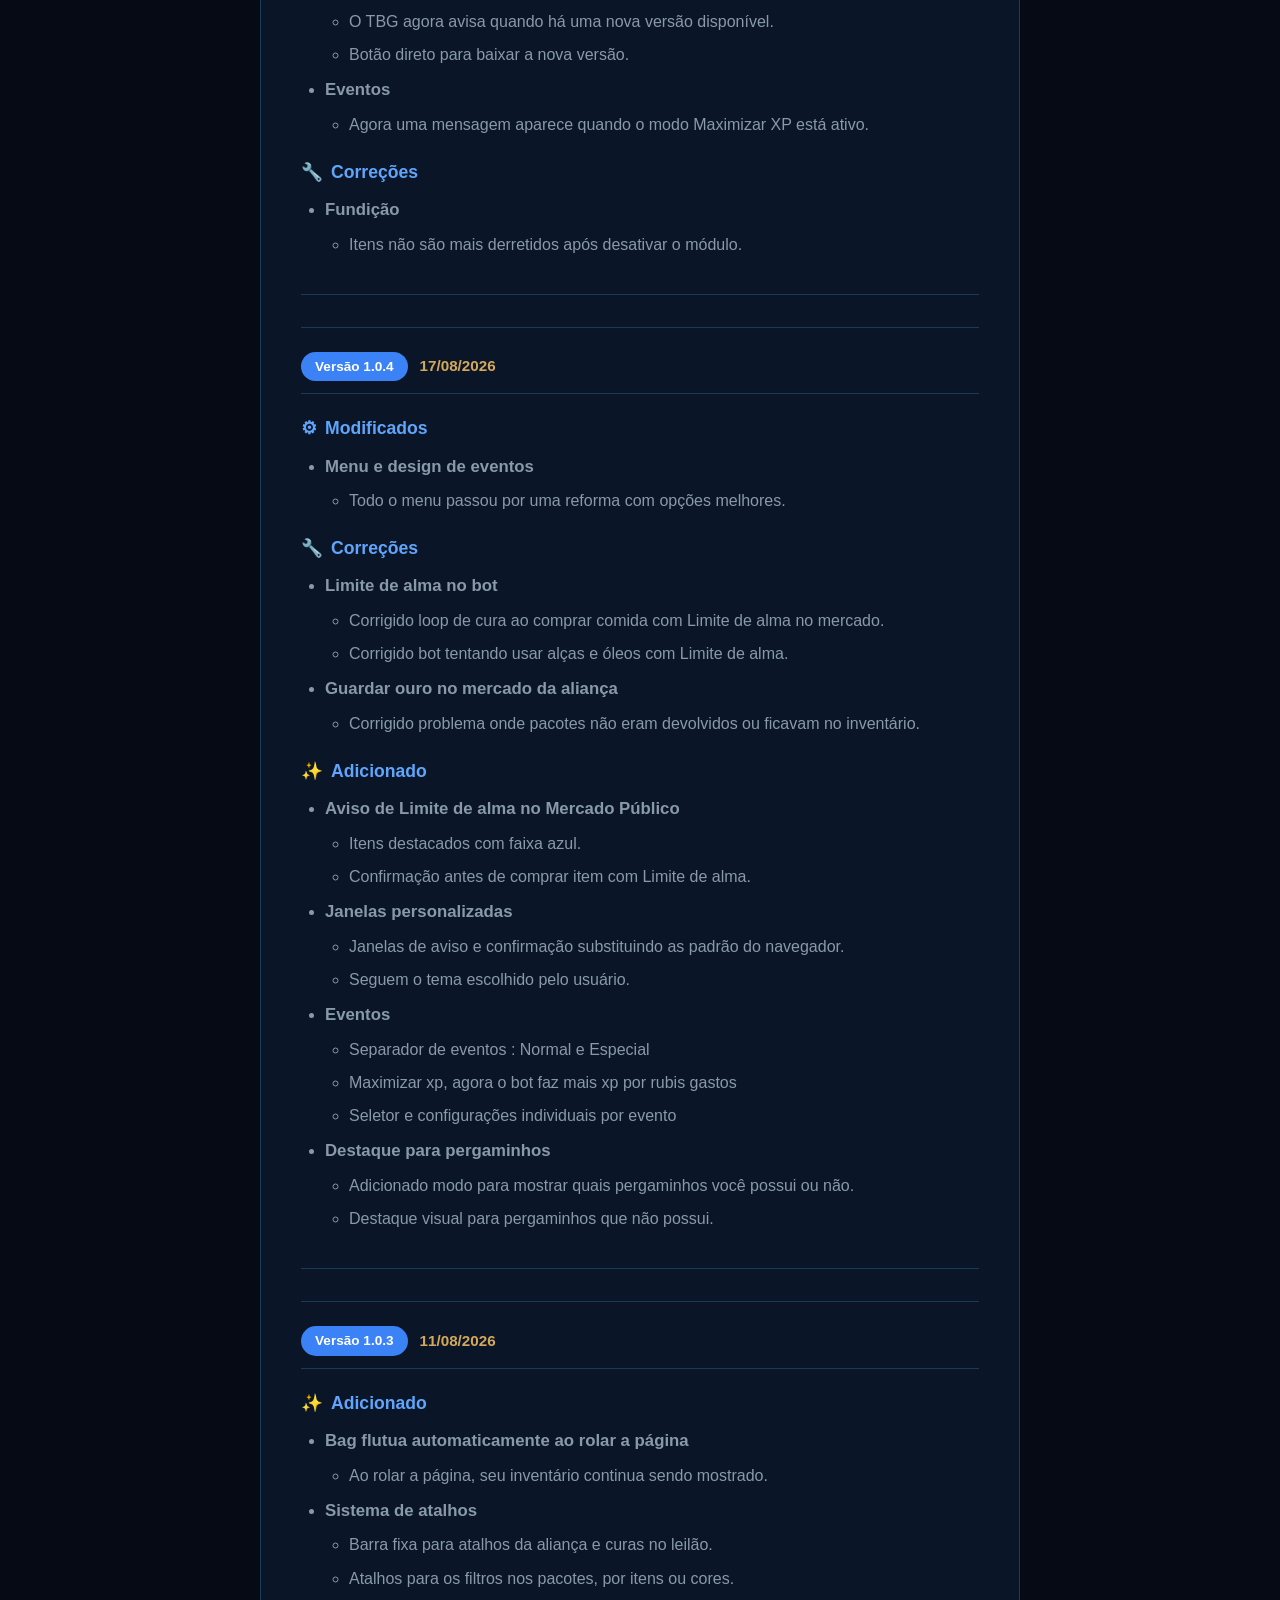
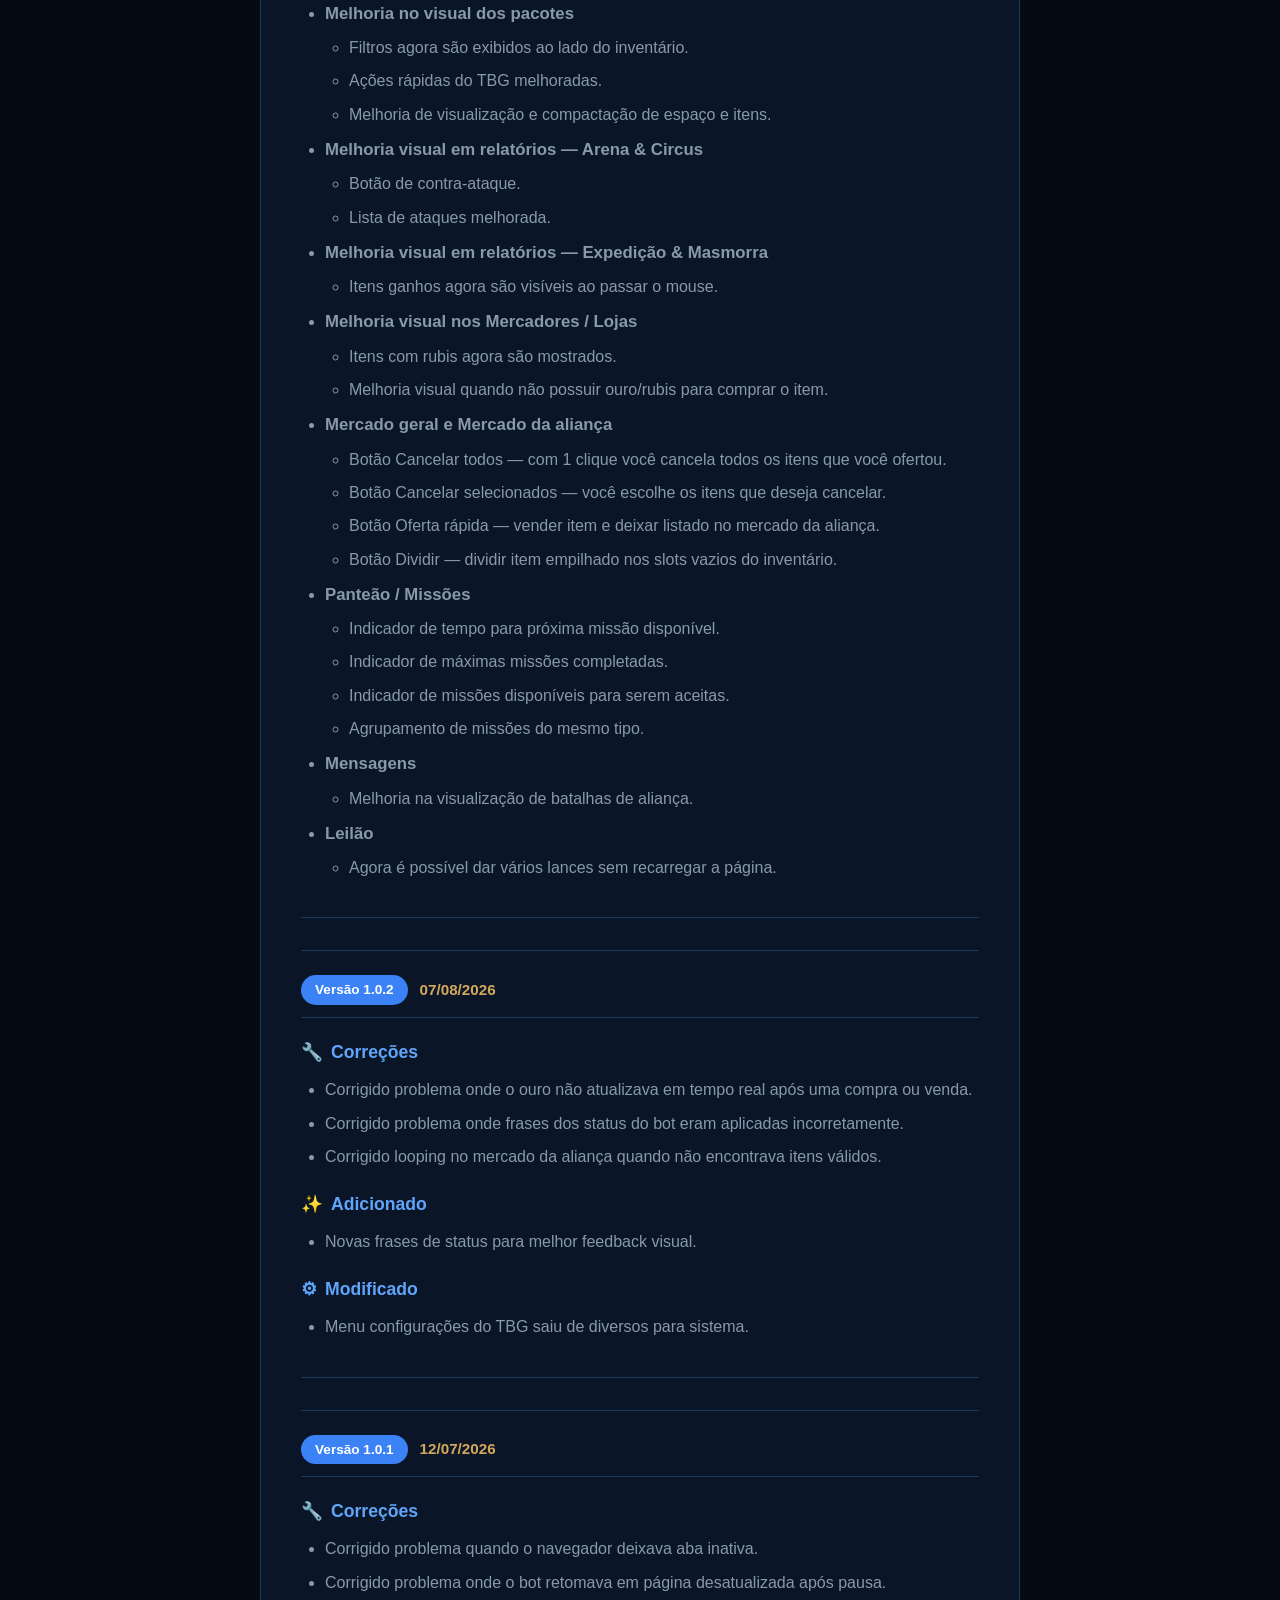
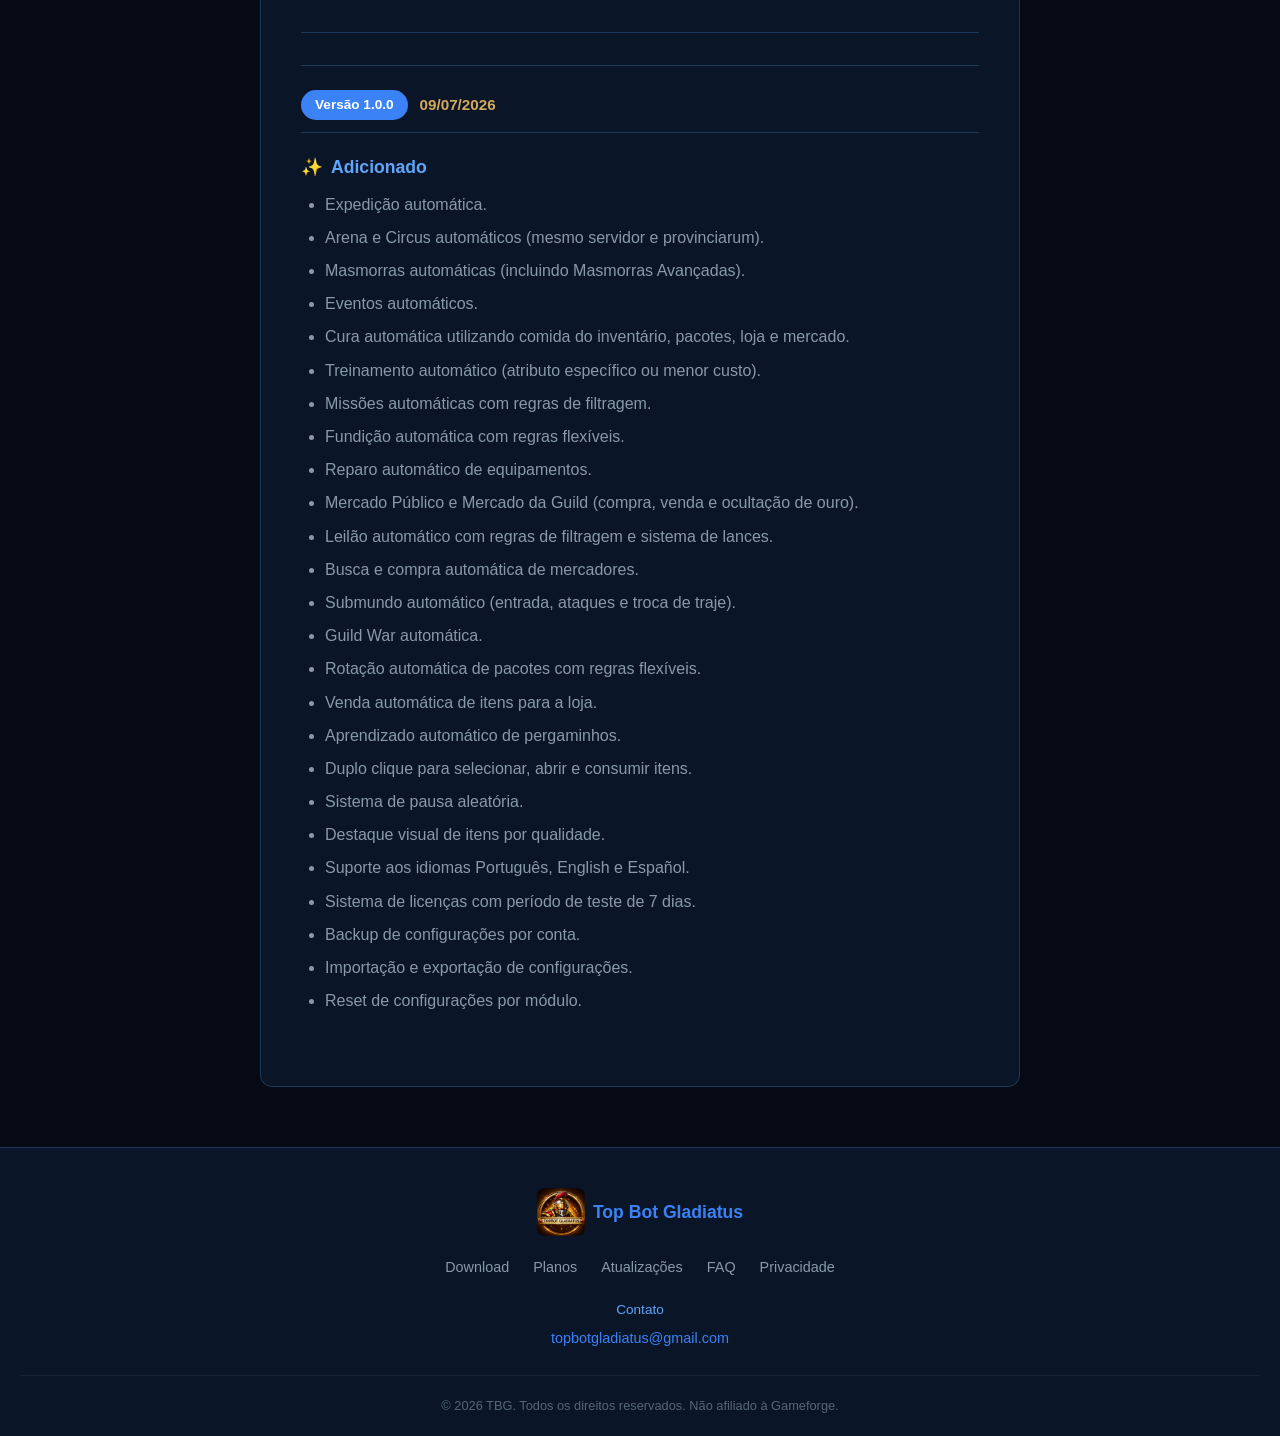
==== commit 41fd0246: "fix: changelog 1.0.12 — Melhorias passa a descrever as otimizacoes dos varios modulos Generated with" ====
--- a/atualizacoes.html
+++ b/atualizacoes.html
@@ -73,12 +73,7 @@
 
             <h2><span class="cat-emoji">&#9881;</span>Melhorias</h2>
             <ul>
-                <li><strong>Alças e leilão</strong>
-                    <ul>
-                        <li>Otimização para ativar mais rápido as alças.</li>
-                        <li>Otimização para checagem e lances do leilão.</li>
-                    </ul>
-                </li>
+                <li>Vários módulos tiveram otimizações no código, o que faz o TBG executar tudo mais fluido, rápido e consistente</li>
             </ul>
 
             <h2><span class="cat-emoji">&#9881;</span>Modificado</h2>
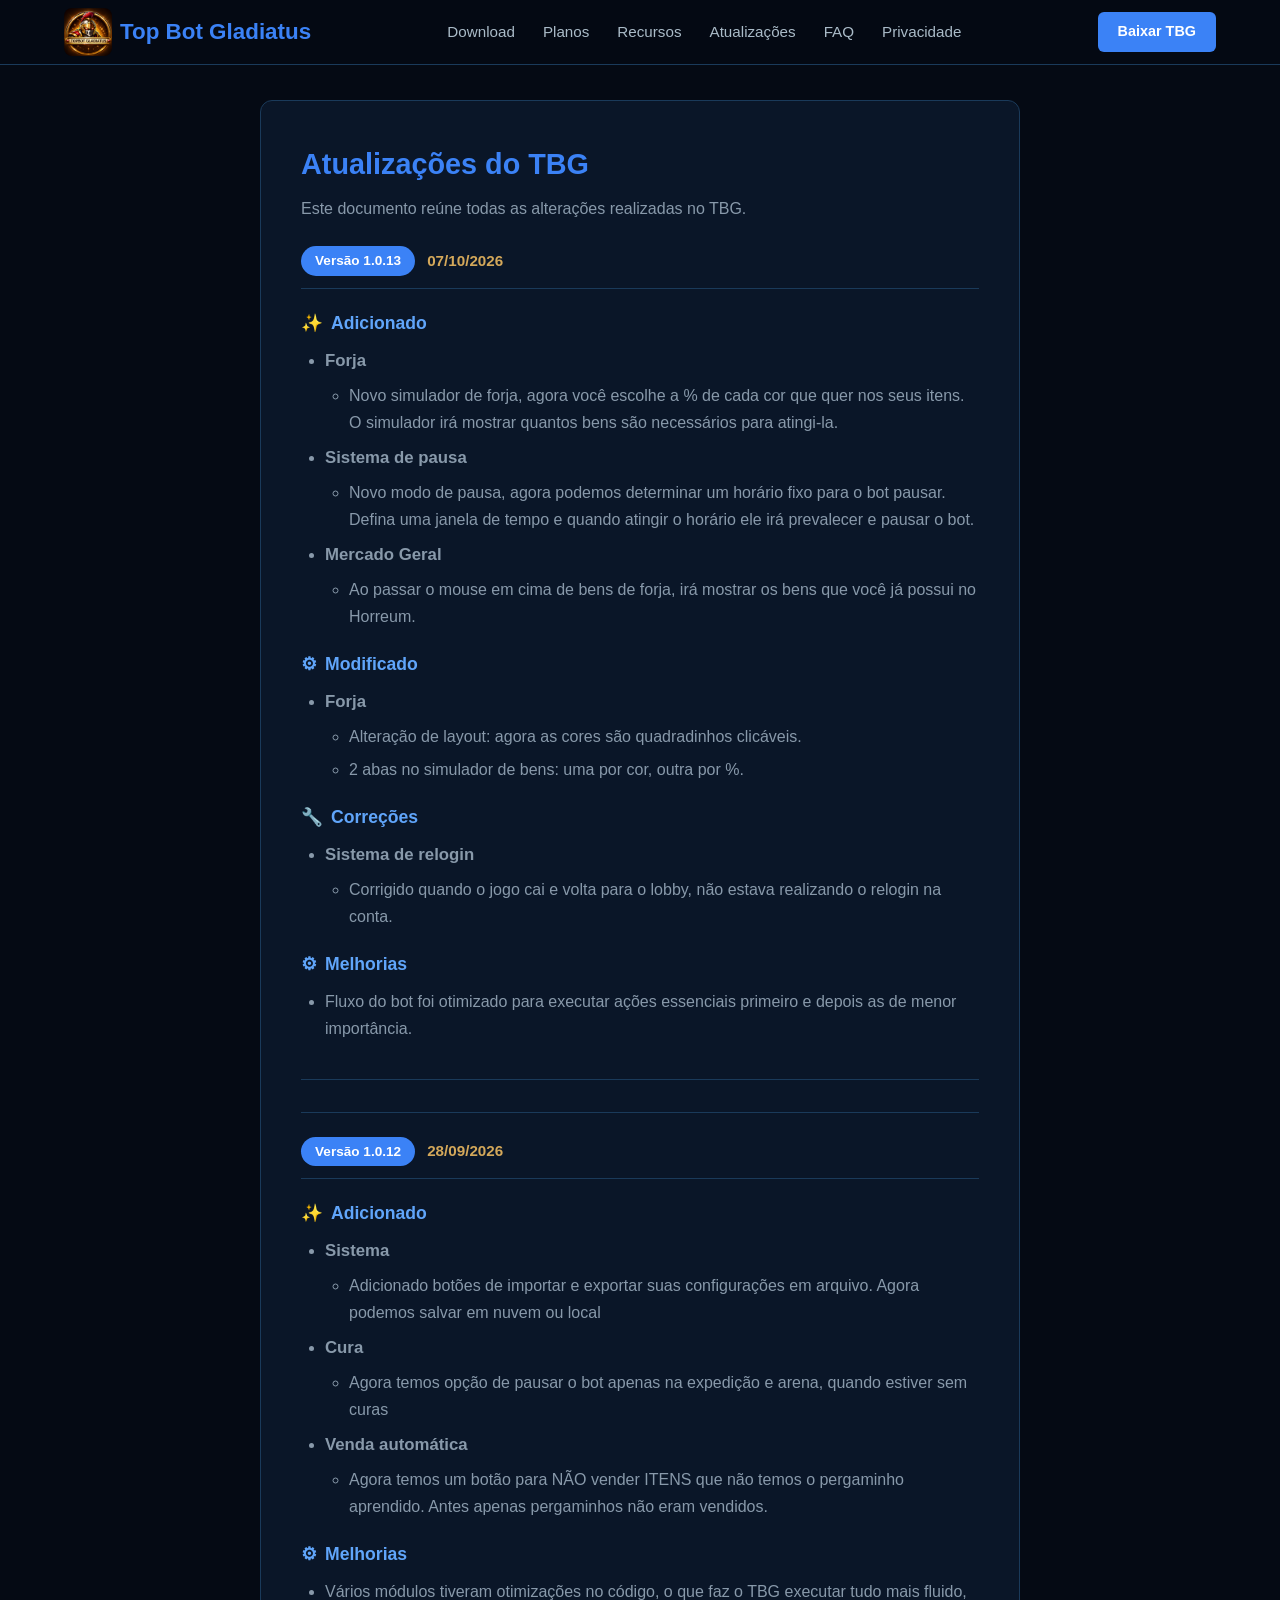
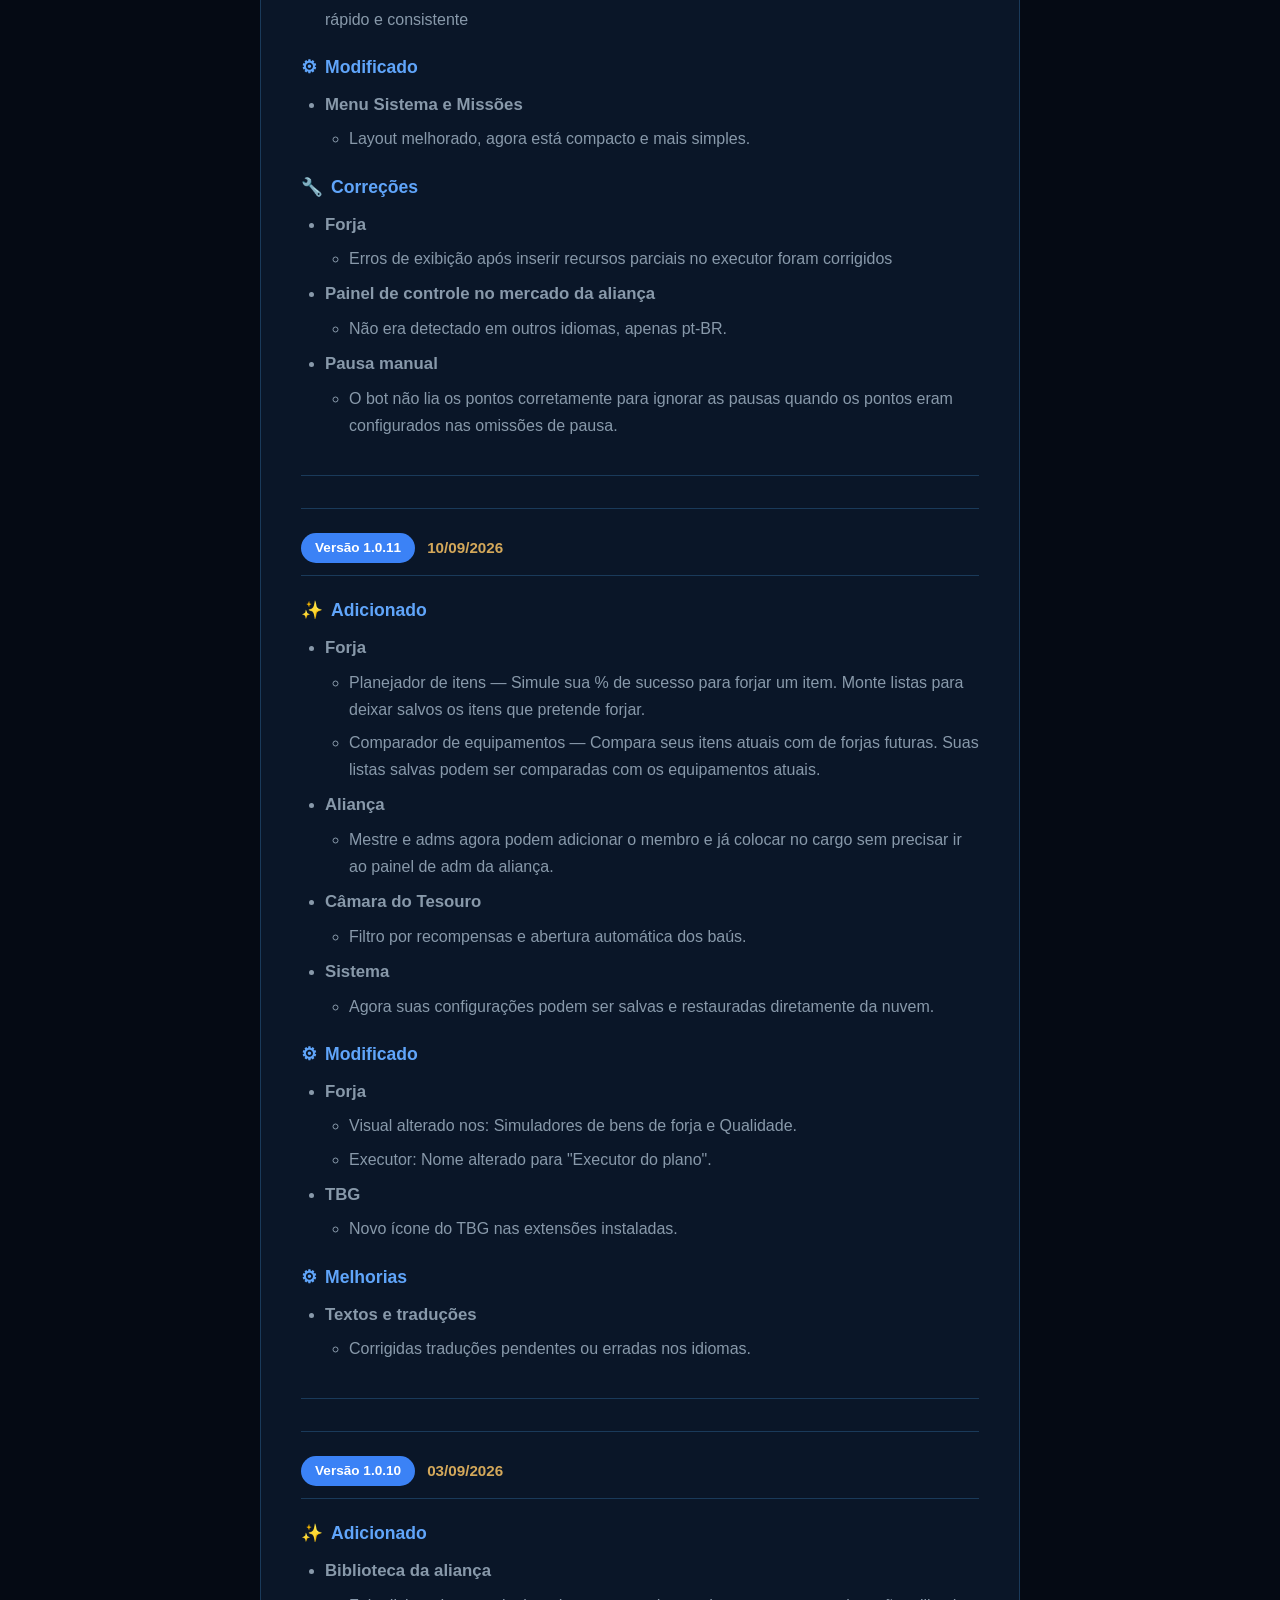
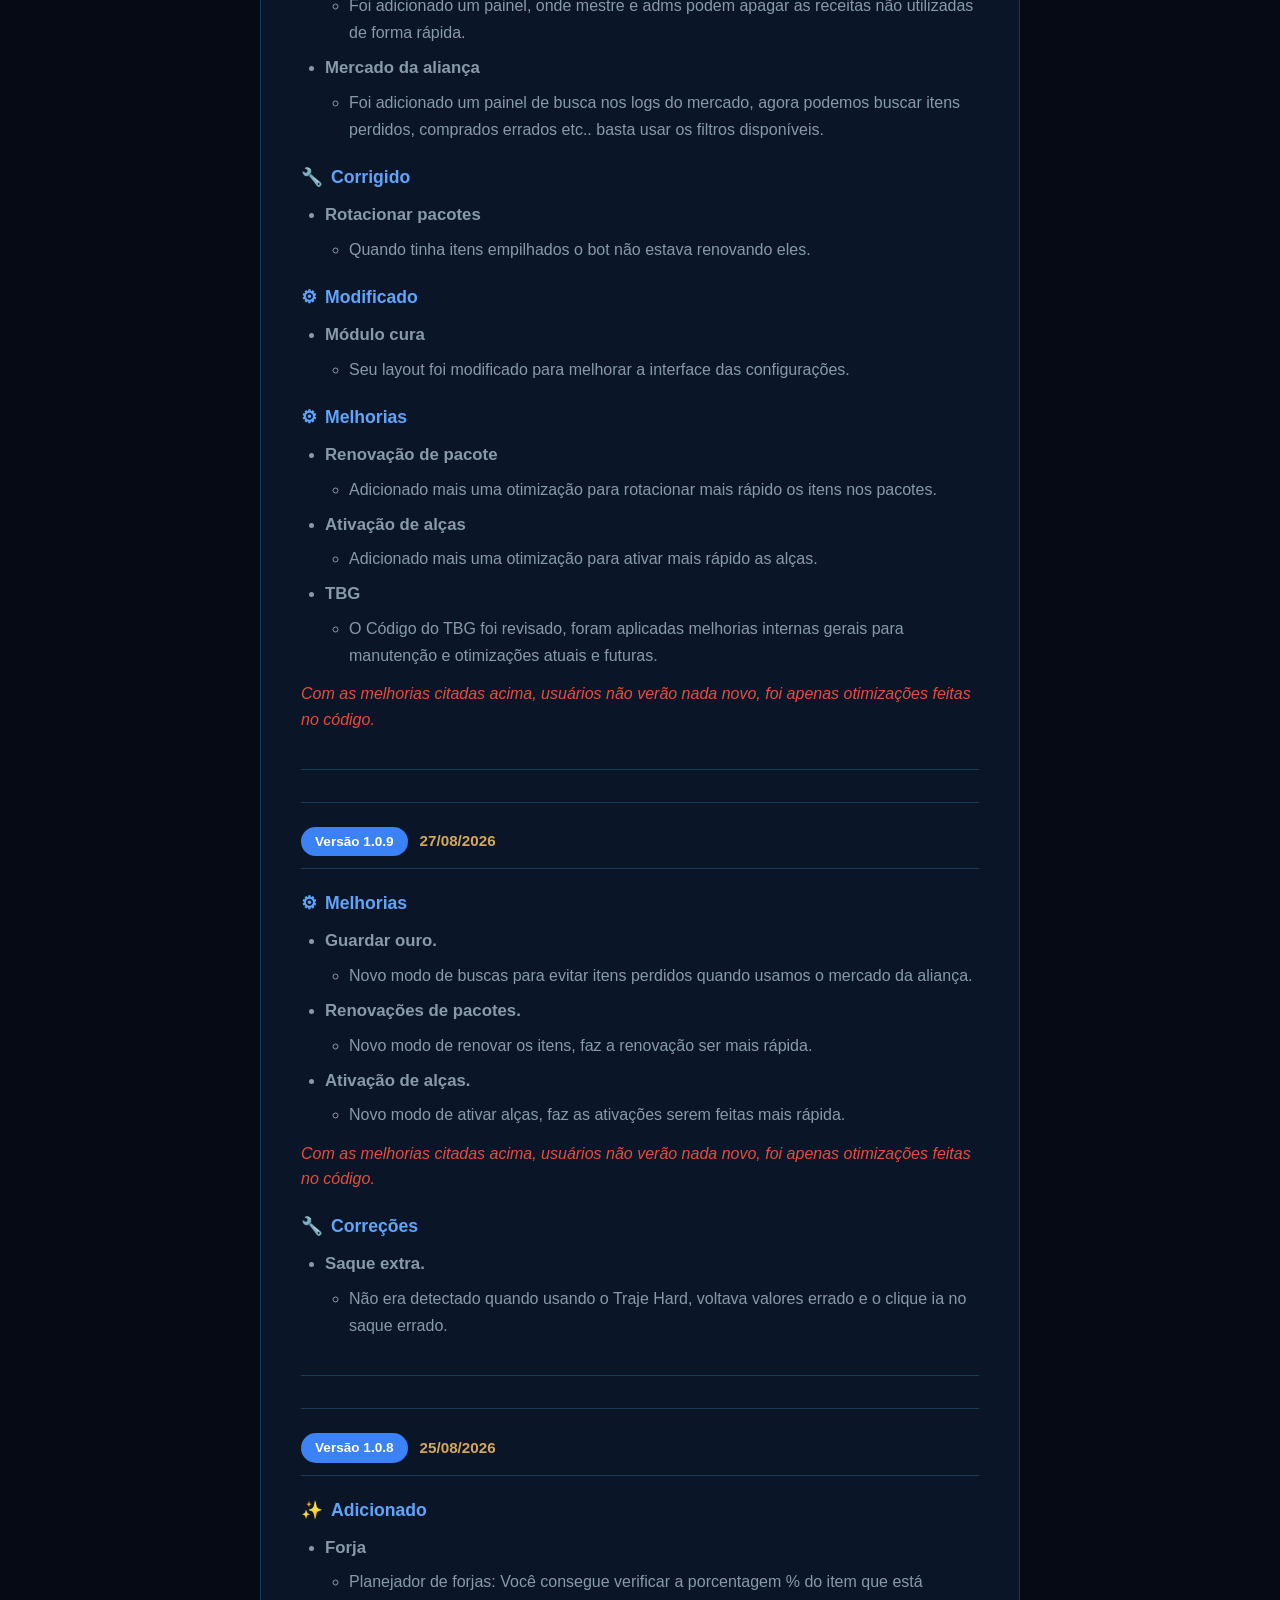
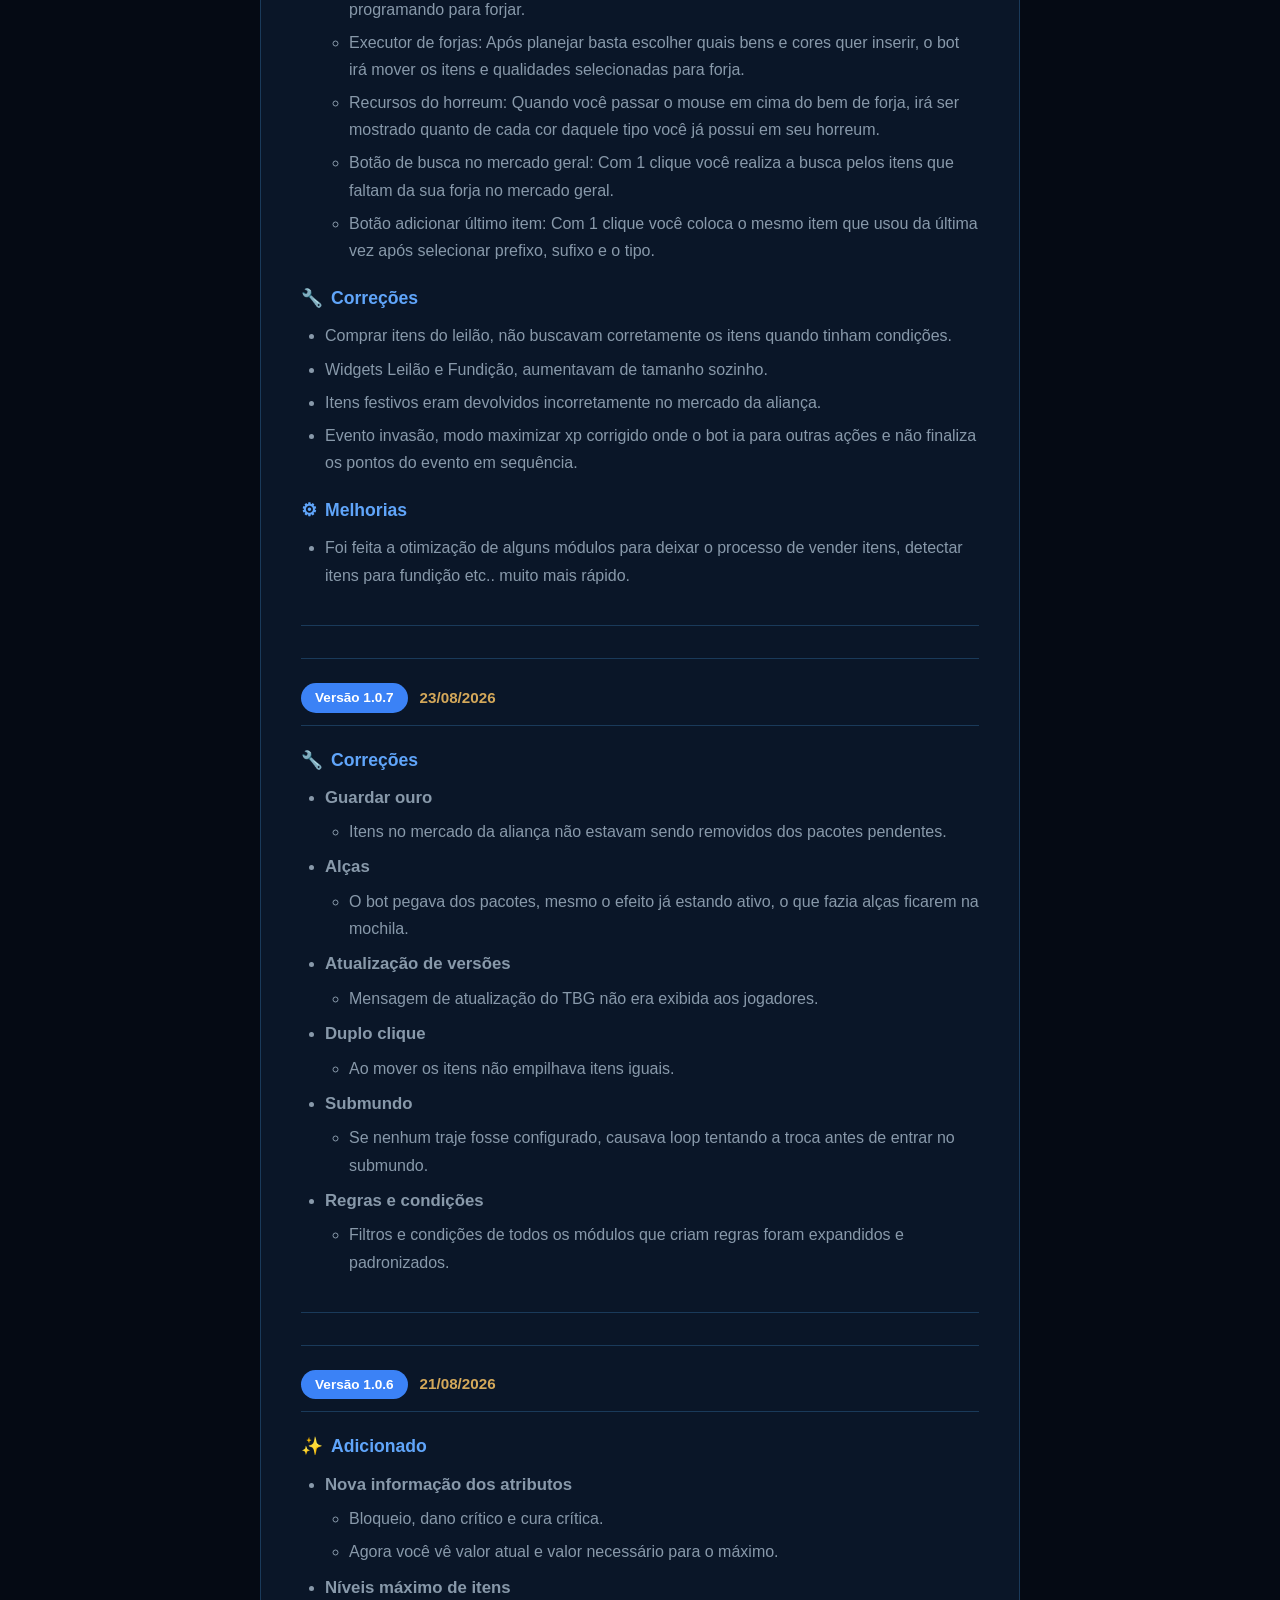
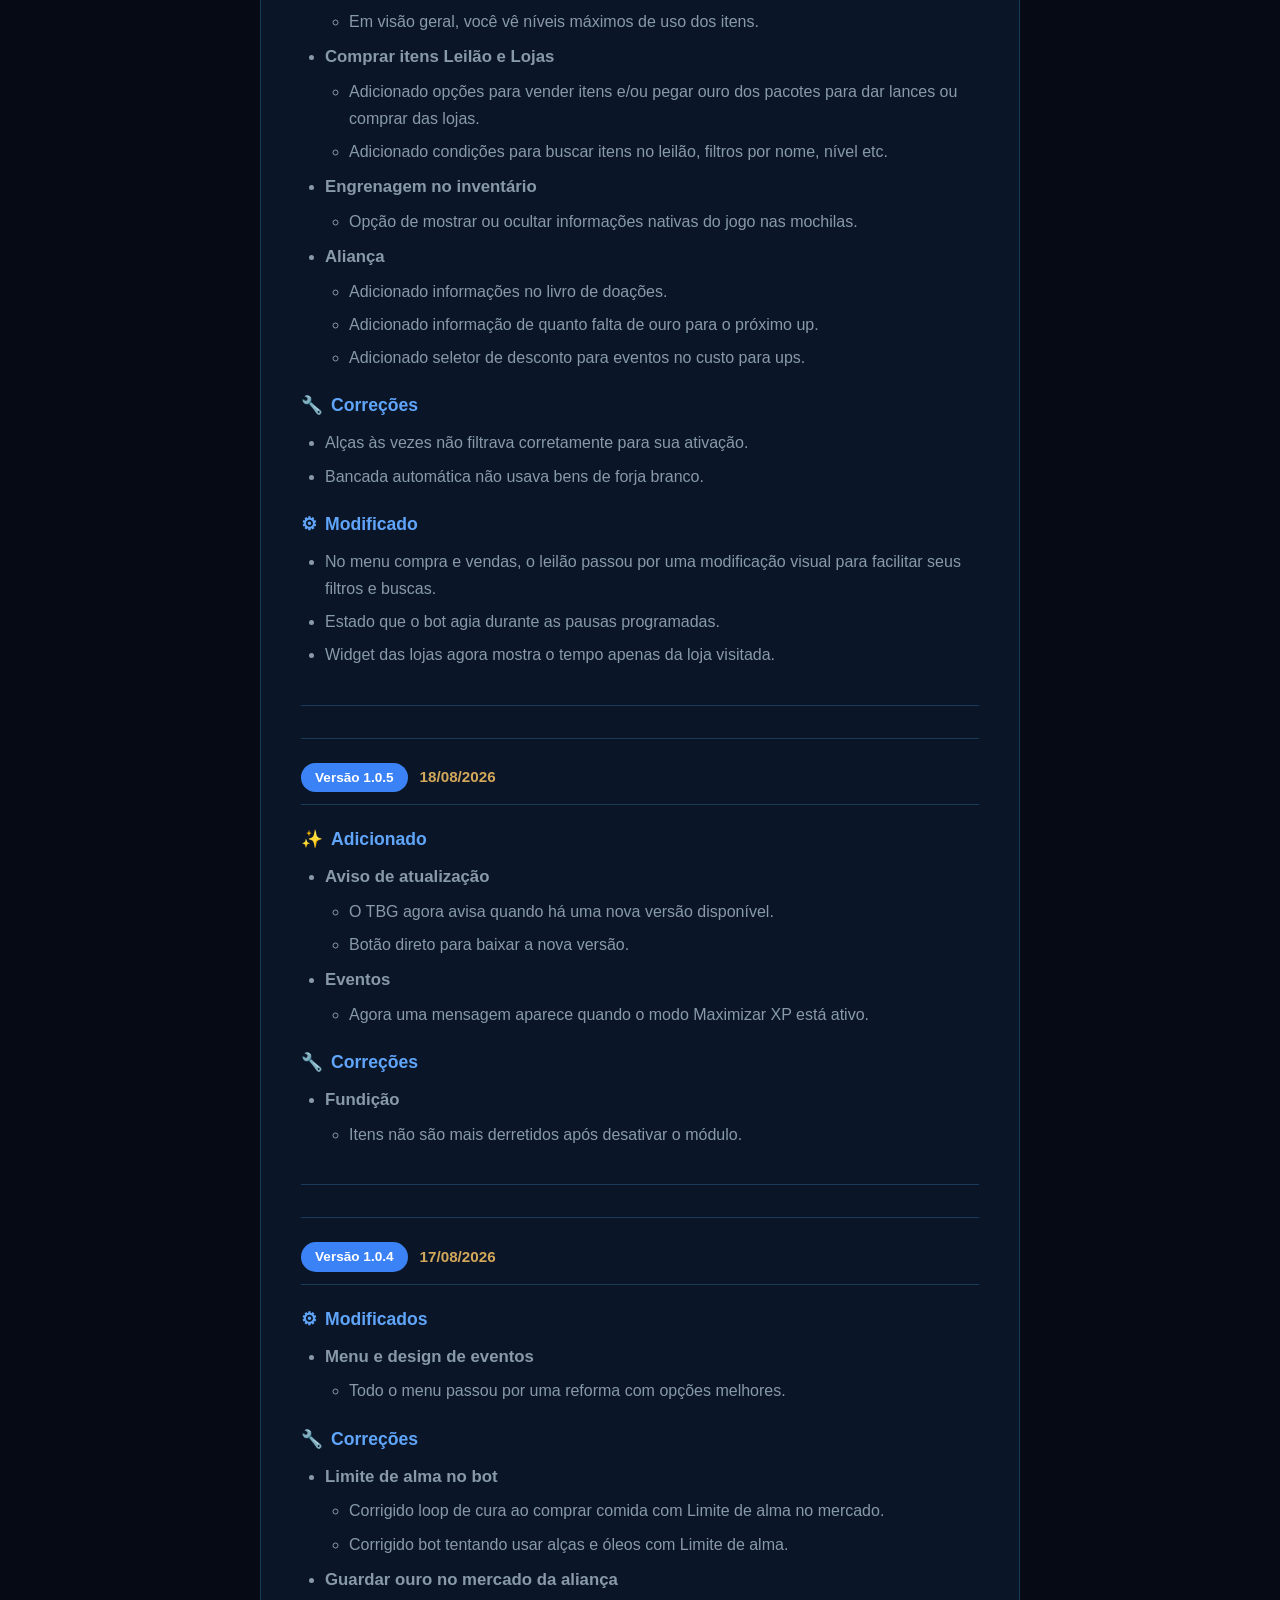
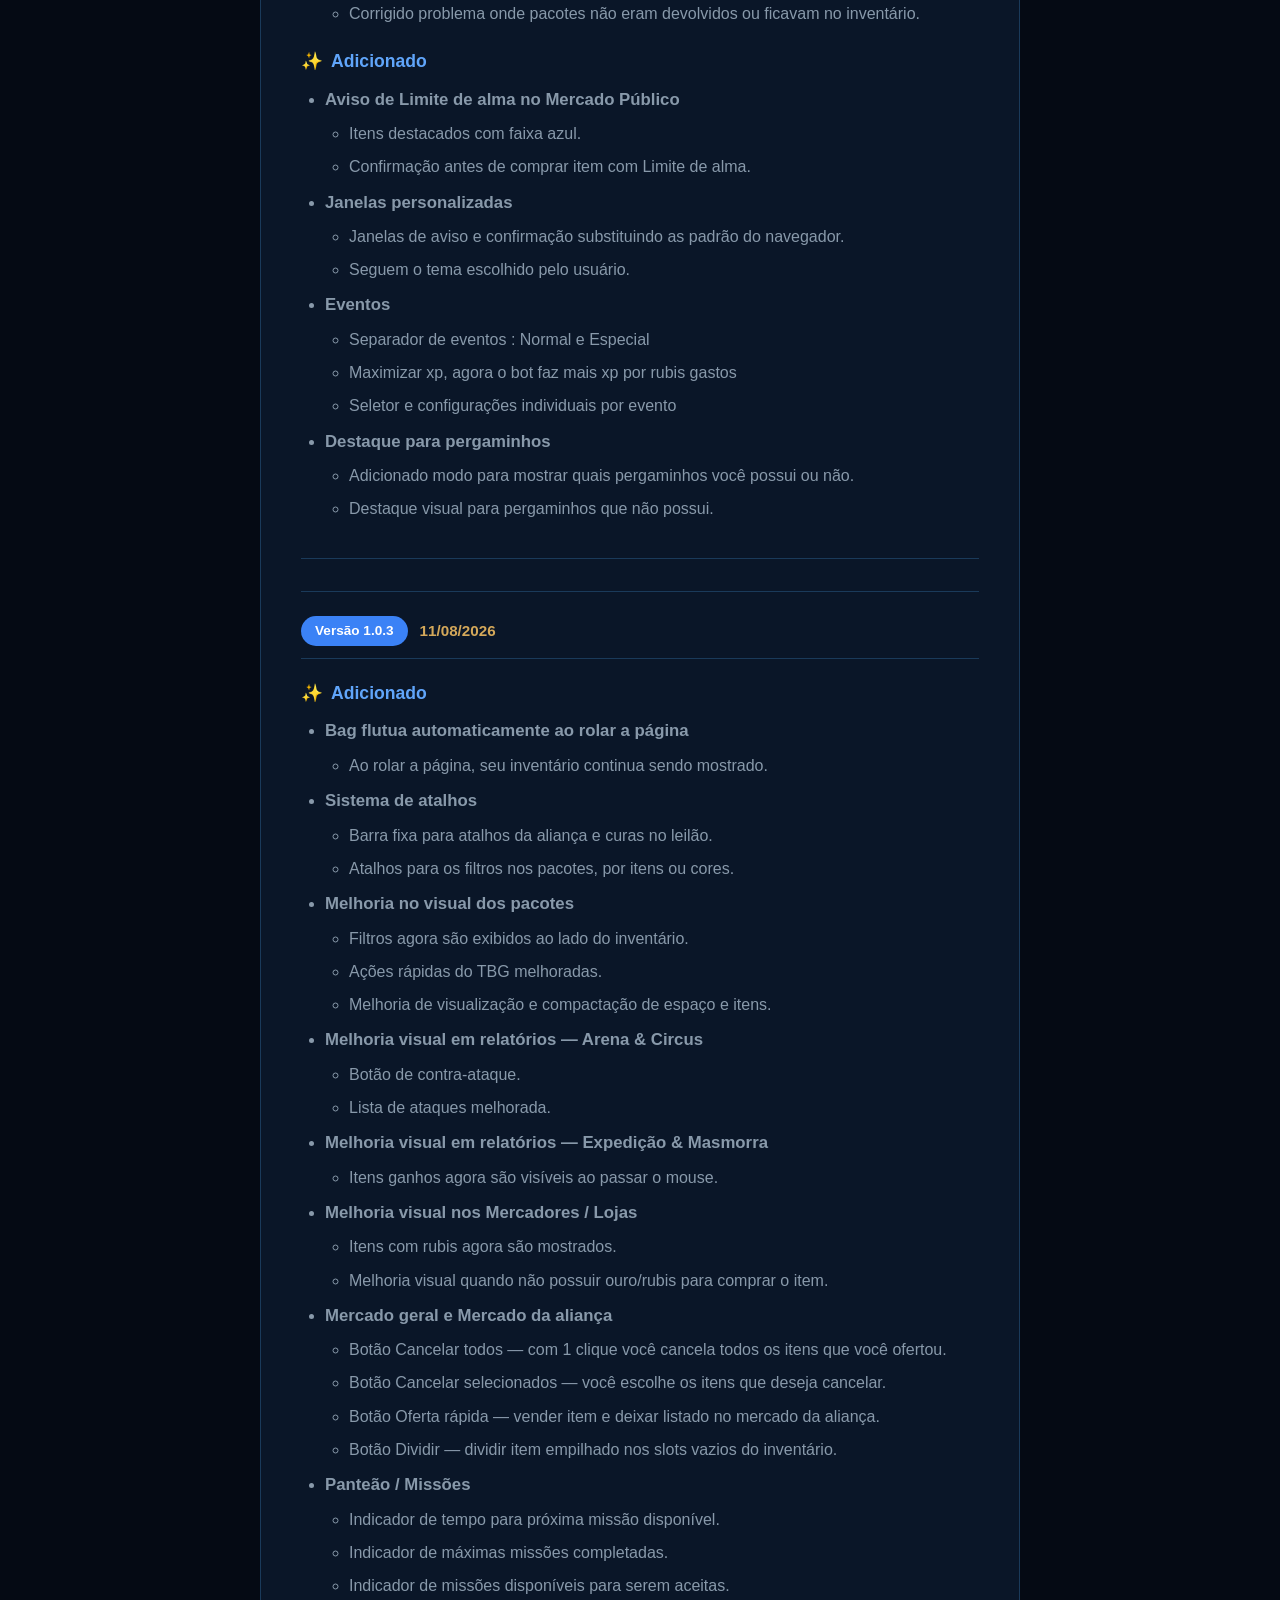
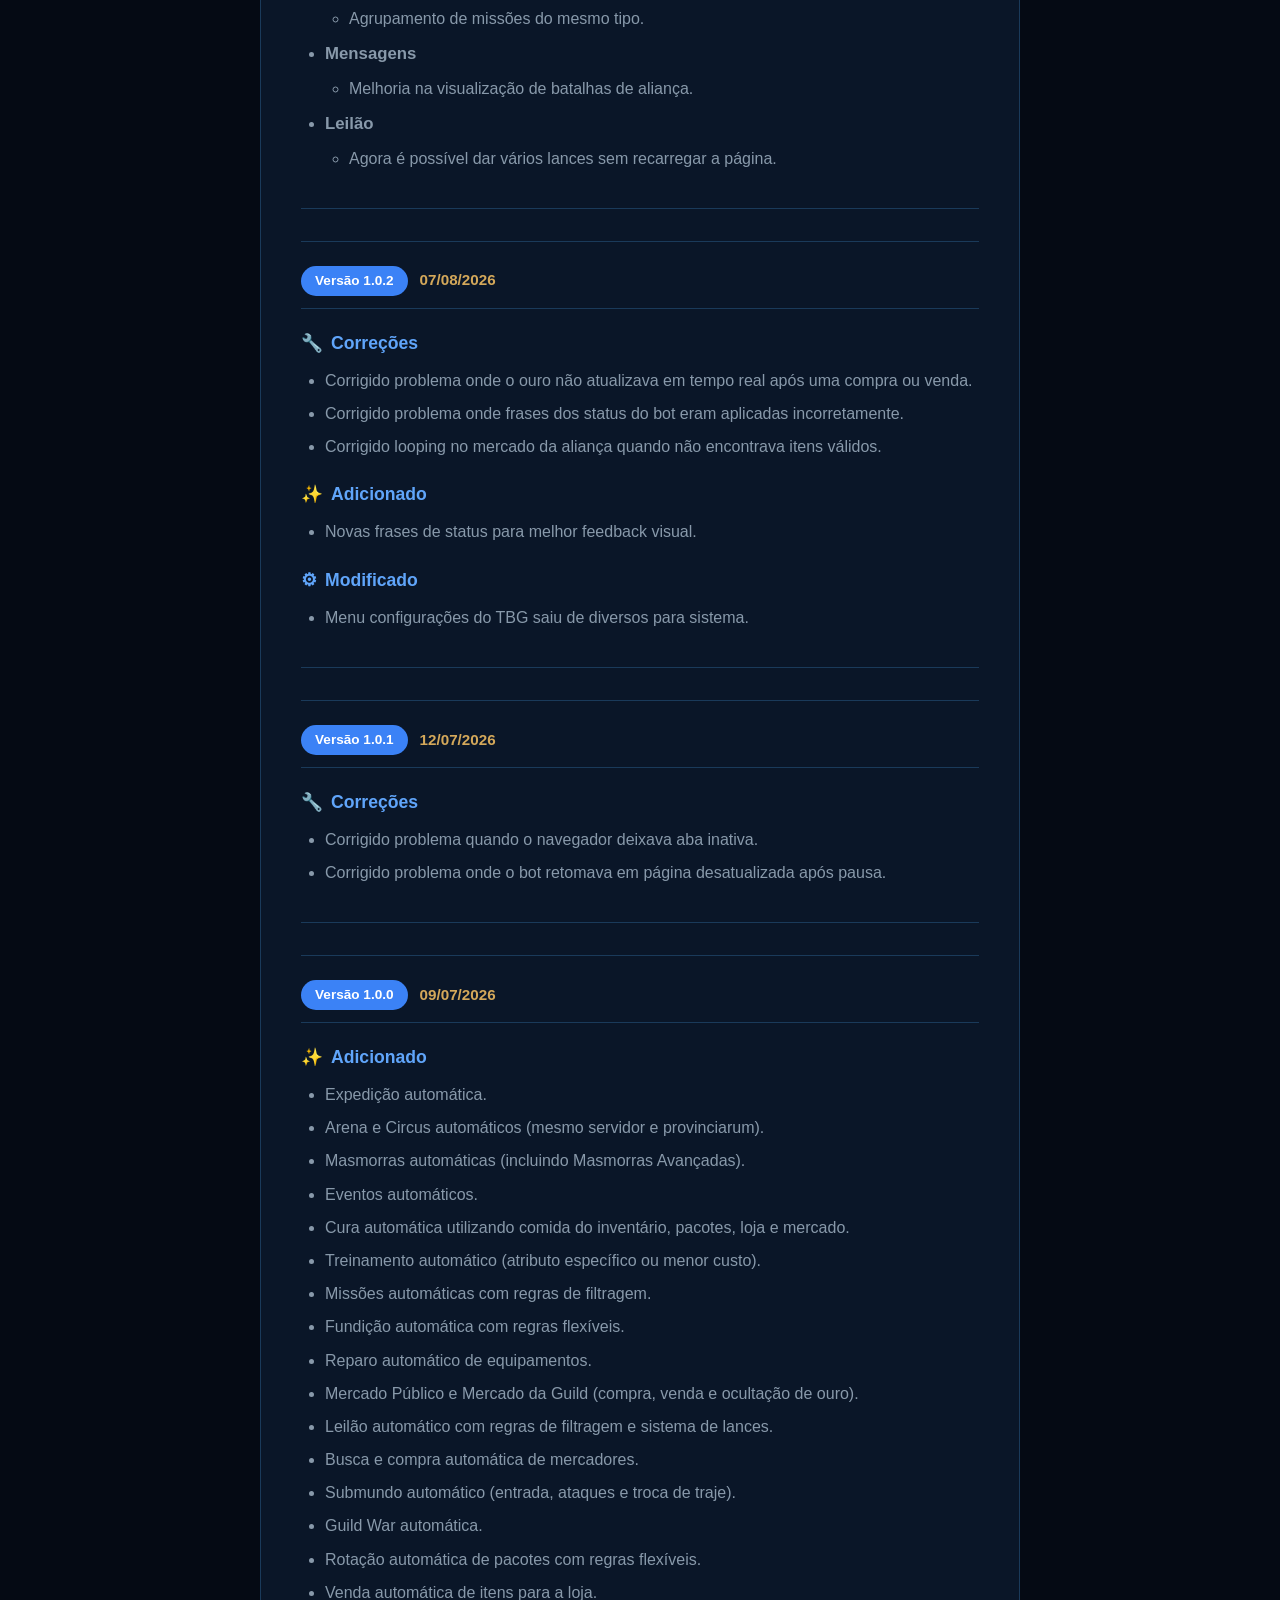
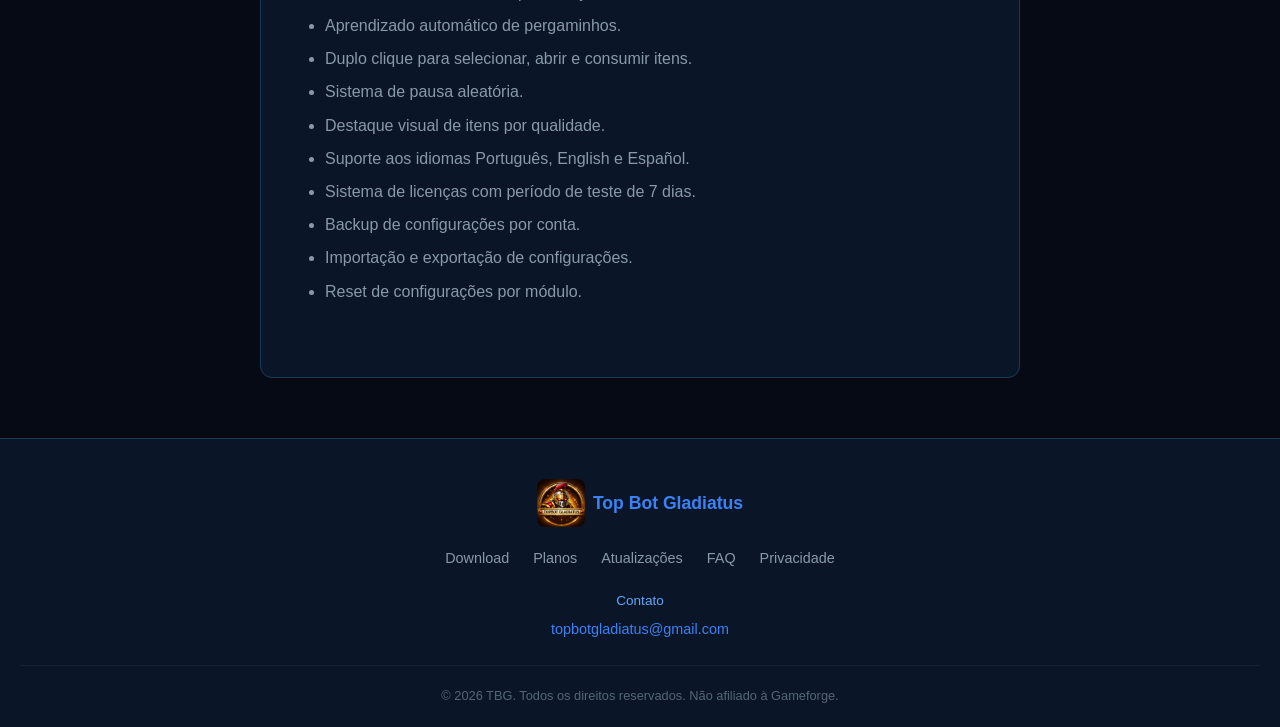
==== commit 0d4d10d2: "v1.0.13: pausa por horário fixo, simulador forja, tooltip Horreum mercado, correção relogin" ====
--- a/atualizacoes.html
+++ b/atualizacoes.html
@@ -48,6 +48,56 @@
 
         <div class="changelog-version">
             <div class="changelog-version-header">
+                <span class="ver-tag">Versão 1.0.13</span>
+                <span class="ver-date">07/10/2026</span>
+            </div>
+
+            <h2><span class="cat-emoji">✨</span>Adicionado</h2>
+            <ul>
+                <li><strong>Forja</strong>
+                    <ul>
+                        <li>Novo simulador de forja, agora você escolhe a % de cada cor que quer nos seus itens. O simulador irá mostrar quantos bens são necessários para atingi-la.</li>
+                    </ul>
+                </li>
+                <li><strong>Sistema de pausa</strong>
+                    <ul>
+                        <li>Novo modo de pausa, agora podemos determinar um horário fixo para o bot pausar. Defina uma janela de tempo e quando atingir o horário ele irá prevalecer e pausar o bot.</li>
+                    </ul>
+                </li>
+                <li><strong>Mercado Geral</strong>
+                    <ul>
+                        <li>Ao passar o mouse em cima de bens de forja, irá mostrar os bens que você já possui no Horreum.</li>
+                    </ul>
+                </li>
+            </ul>
+
+            <h2><span class="cat-emoji">&#9881;</span>Modificado</h2>
+            <ul>
+                <li><strong>Forja</strong>
+                    <ul>
+                        <li>Alteração de layout: agora as cores são quadradinhos clicáveis.</li>
+                        <li>2 abas no simulador de bens: uma por cor, outra por %.</li>
+                    </ul>
+                </li>
+            </ul>
+
+            <h2><span class="cat-emoji">&#128295;</span>Correções</h2>
+            <ul>
+                <li><strong>Sistema de relogin</strong>
+                    <ul>
+                        <li>Corrigido quando o jogo cai e volta para o lobby, não estava realizando o relogin na conta.</li>
+                    </ul>
+                </li>
+            </ul>
+
+            <h2><span class="cat-emoji">&#9881;</span>Melhorias</h2>
+            <ul>
+                <li>Fluxo do bot foi otimizado para executar ações essenciais primeiro e depois as de menor importância.</li>
+            </ul>
+        </div>
+
+        <div class="changelog-version">
+            <div class="changelog-version-header">
                 <span class="ver-tag">Versão 1.0.12</span>
                 <span class="ver-date">28/09/2026</span>
             </div>
